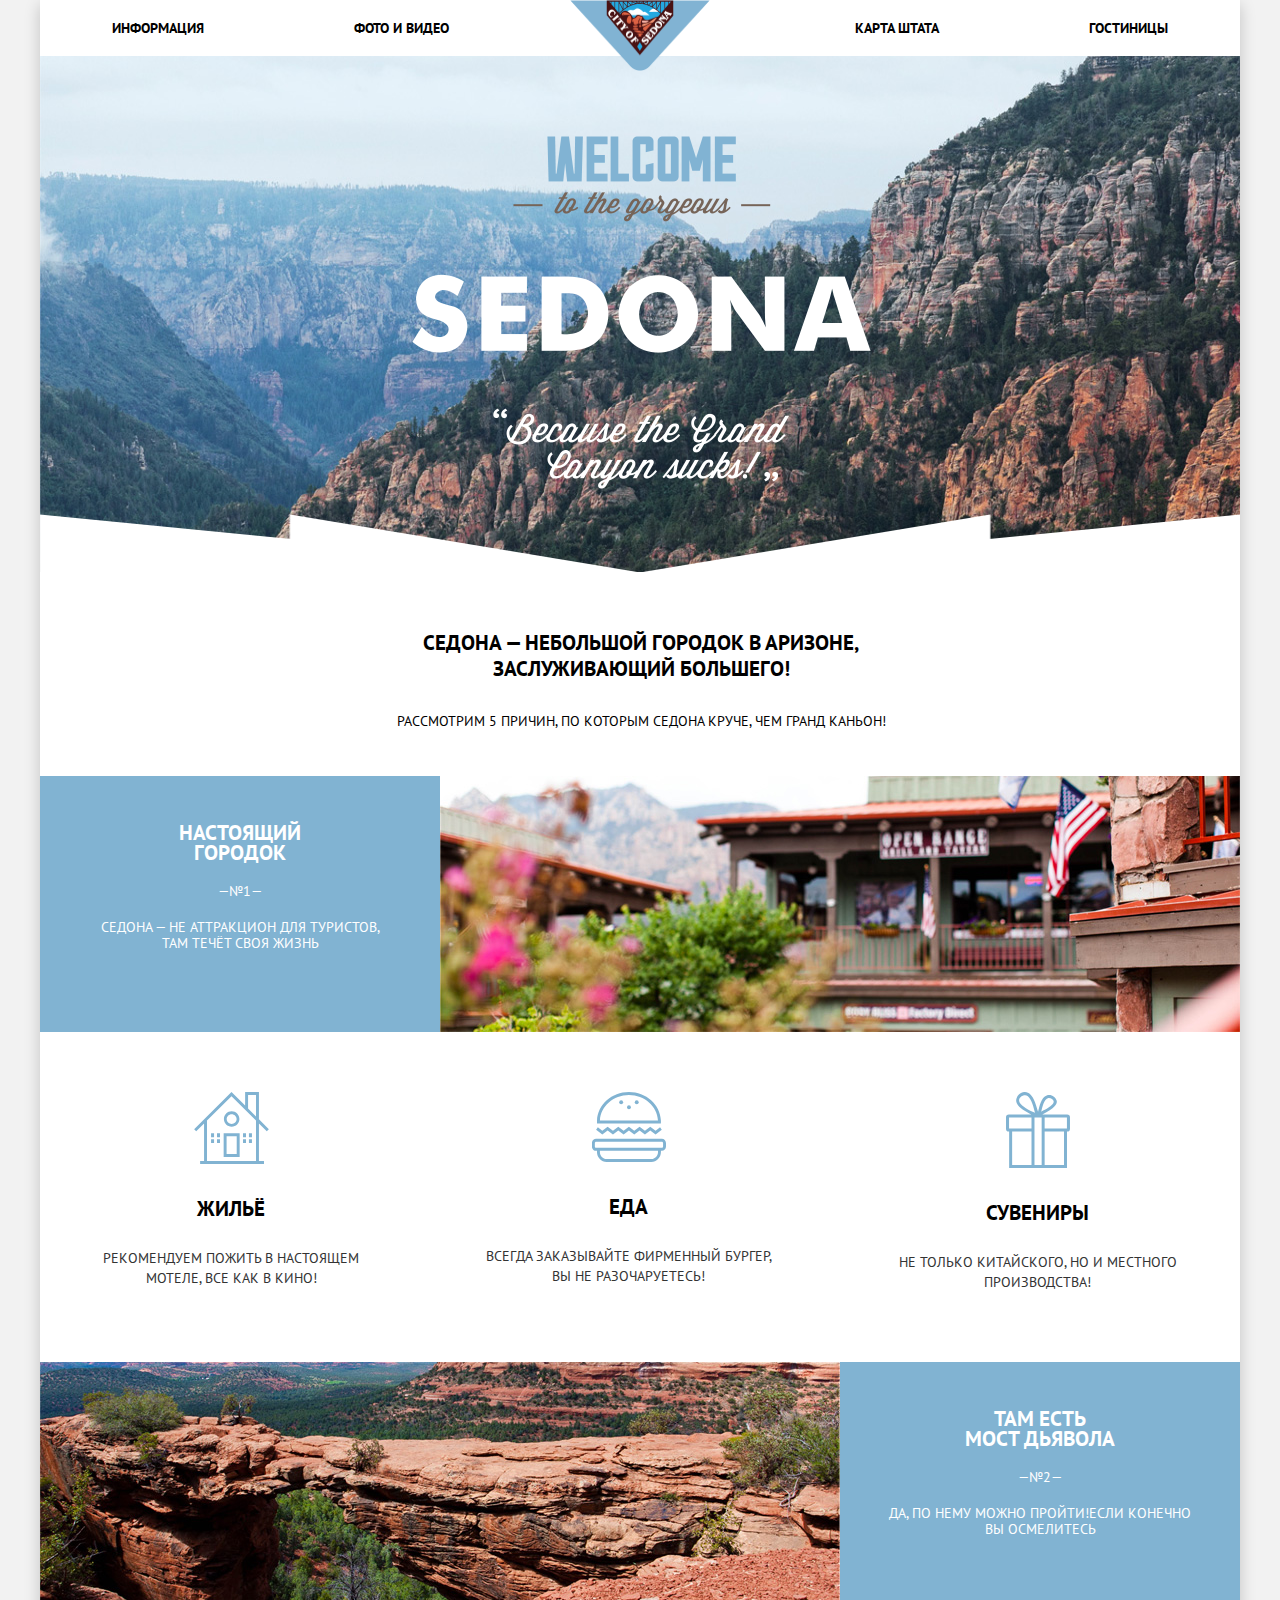
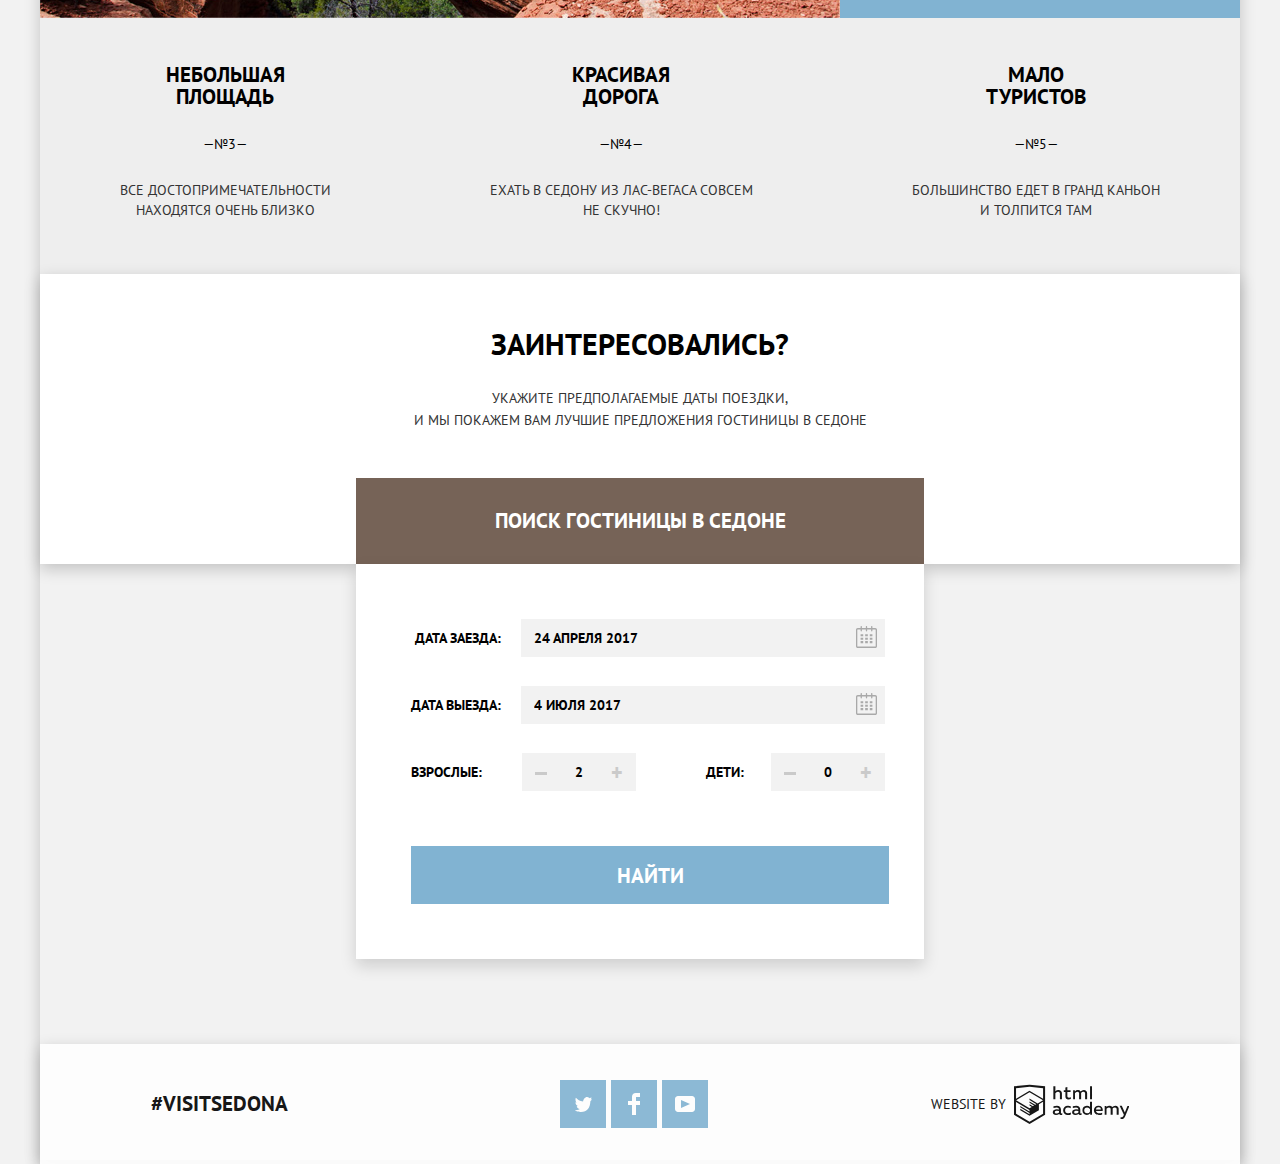
==== index.html @ 0fd7de7a "removing validator errors" ====
<!DOCTYPE html>
<html lang="ru">

  <head>
    <meta charset="utf-8">
    <title>Седона</title>
    <link href="https://fonts.googleapis.com/css?family=PT+Sans:400,700&display=swap&subset=cyrillic" rel="stylesheet">
    <link href="css/normalize.css" rel="stylesheet">
    <link href="css/style.css" rel="stylesheet">
  </head>

  <body>
    <div class="content-wrapper">
      <header class="header">
        <a class="header-logo" href="index.html">
          <img src="img/logo.png" width="140" height="71" alt="logo-link">
        </a>
        <nav class="main-menu">
          <ul class="site-navigation">
            <li class="navigation-element">
              <a href="">Информация</a>
            </li>
            <li class="navigation-element">
              <a href="">Фото и Видео</a>
            </li>
          </ul>
          <ul class="site-navigation">
            <li class="navigation-element">
              <a href="">Карта штата</a>
            </li>
            <li class="navigation-element">
              <a href="catalog.html">Гостиницы</a>
            </li>
          </ul>
        </nav>
      </header>
      <main>
        <div class="welcome-wrapper">
          <img class="main-backgorund-photo" src="img/background-photo.jpg" width="1200" height="773"
            alt="background-photo">
          <div class="welcome-photo"><img src="img/welcome.png" width="459" height="353" alt="welcome-text"></div>
          <section class="greetings"> 
            <img class="mask" src="img/mask.png" width="1202" height="59" alt="mask">
            <div class="greetings-text">
              <p class="main-greeting">Седона — небольшой городок в Аризоне,<br>
                заслуживающий большего!</p>
              <p class="second-greeting">Рассмотрим 5 причин, по которым Седона круче, чем Гранд каньон!</p>
            </div>
          </section>
        </div>
        <section class="features">
          <h1 class="visually-hidden">Информация о седоне</h1>
          <div class="feature">
            <div class="feature-text">
              <p>Настоящий<br>
                городок</p>
              <p>—№1—</p>
              <p>Седона — не аттракцион для туристов,<br> 
                там течёт своя жизнь</p>
            </div>
            <img class="feature-image" src="img/japanes-house.jpg" width="800" height="256" alt="house">
          </div>
          <ul class="advices">
            <li class="advice">
              <img src="img/house-icon.svg" width="75" height="72" alt="icon">
              <p class="advices-name">Жильё</P>
              <p>Рекомендуем пожить в настоящем<br>
                Мотеле, все как в кино!</p>
            </li>
            <li class="advice">
              <img src="img/burger-icon.svg" width="74" height="70" alt="icon">
              <p class="advices-name">Еда</p>
              <p>Всегда заказывайте фирменный бургер,<br>
                Вы не разочаруетесь!</p>
            </li>
            <li class="advice">
              <img src="img/present-icon.svg" width="64" height="76" alt="icon">
              <p class="advices-name">Сувениры</p>
              <p>Не только китайского, но и местного<br>
                производства!</p>
            </li>
          </ul>
          <div class="feature">
            <img src="img/canyon.jpg" width="800" height="256" alt="canyon">
            <div class="feature-text">
              <p>Там есть<br>
                мост дьявола</p>
              <p>—№2—</p>
              <p>Да, по нему можно пройти!Если конечно<br>
                вы осмелитесь</p>
            </div>
          </div>
          <ul class="feature-list">
            <li class="listed-feature">
              <p>Небольшая<br>
                площадь</p>
              <p>—№3—</p>
              <p>Все достопримечательности<br>
                находятся очень близко</p>
            </li>
            <li class="listed-feature">
              <p>Красивая<br>дорога</p>
              <p>—№4—</p>
              <p> Ехать в седону из Лас-Вегаса совсем<br>
                не скучно!</p>
            </li>
            <li class="listed-feature">
              <p>Мало<br>туристов</p>
              <p>—№5—</p>
              <p> Большинство едет в Гранд каньон<br>
                и толпится там</p>
            </li>
          </ul>
        </section>
        <section>
          <div class="hotel-search">
            <div class="container">
              <h2 class="search-head">Заинтересовались?</h2>
              <p>Укажите предполагаемые даты поездки,<br>
                и мы покажем вам лучшие предложения гостиницы в Седоне</p>
              <button class="button modal-button" type="button">Поиск гостиницы в Седоне</button>
            </div>
            <div class="modal-window">
              <form class="modal-form" action="https://echo.htmlacademy.ru" method="post">
                <div class="modal-container">
                  <div class="check-in-block">
                    <div class="check-container">
                      <label for="check-in"><span class="check-in-text">Дата заезда:</span></label> 
                      <div class="condition-form-container">
                        <input class="condition-form" type="text" name="check-in" id="check-in" value="24 апреля 2017">
                        <a>
                          <svg class="calendar-1" xmlns="http://www.w3.org/2000/svg" width="21" height="22"
                            viewBox="0 0 21 22">
                            <path
                              d="M19.251 2.025h-2.845V.648c0-.381-.294-.689-.656-.689-.363 0-.656.308-.656.689v1.377h-3.938V.648c0-.381-.294-.689-.655-.689-.363 0-.657.308-.657.689v1.377H5.906V.648c0-.381-.294-.689-.656-.689-.363 0-.657.308-.657.689v1.377H1.75C.784 2.025 0 2.847 0 3.862v16.302C0 21.179.784 22 1.75 22h17.501c.966 0 1.749-.821 1.749-1.836V3.862c0-1.015-.783-1.837-1.749-1.837zm.437 18.139a.448.448 0 0 1-.437.459H1.75a.45.45 0 0 1-.438-.459V3.862a.45.45 0 0 1 .438-.459h2.844v1.378c0 .381.294.689.657.689.362 0 .656-.308.656-.689V3.403h3.938v1.378c0 .381.294.689.657.689.361 0 .655-.308.655-.689V3.403h3.938v1.378c0 .381.293.689.656.689.362 0 .656-.308.656-.689V3.403h2.845c.241 0 .437.206.437.459v16.302z" />
                            <path
                              d="M4.594 8.225h2.625v2.066H4.594zM4.594 11.668h2.625v2.067H4.594zM4.594 15.112h2.625v2.066H4.594zM9.188 15.112h2.625v2.066H9.188zM9.188 11.668h2.625v2.067H9.188zM9.188 8.225h2.625v2.066H9.188zM13.781 15.112h2.625v2.066h-2.625zM13.781 11.668h2.625v2.067h-2.625zM13.781 8.225h2.625v2.066h-2.625z" />
                          </svg>
                        </a>
                      </div>
                    </div>
                  </div>
                  <div class="check-out-block">
                    <div class="check-container">
                        <label for="check-out"><span class="check-in-text">Дата выезда:</span></label>
                      <div class="condition-form-container">
                        <input class="condition-form" type="text" name="check-out" id="check-out" value="4 июля 2017">
                        <a>
                          <svg class="calendar-2" xmlns="http://www.w3.org/2000/svg" width="21" height="22"
                            viewBox="0 0 21 22">
                            <path
                              d="M19.251 2.025h-2.845V.648c0-.381-.294-.689-.656-.689-.363 0-.656.308-.656.689v1.377h-3.938V.648c0-.381-.294-.689-.655-.689-.363 0-.657.308-.657.689v1.377H5.906V.648c0-.381-.294-.689-.656-.689-.363 0-.657.308-.657.689v1.377H1.75C.784 2.025 0 2.847 0 3.862v16.302C0 21.179.784 22 1.75 22h17.501c.966 0 1.749-.821 1.749-1.836V3.862c0-1.015-.783-1.837-1.749-1.837zm.437 18.139a.448.448 0 0 1-.437.459H1.75a.45.45 0 0 1-.438-.459V3.862a.45.45 0 0 1 .438-.459h2.844v1.378c0 .381.294.689.657.689.362 0 .656-.308.656-.689V3.403h3.938v1.378c0 .381.294.689.657.689.361 0 .655-.308.655-.689V3.403h3.938v1.378c0 .381.293.689.656.689.362 0 .656-.308.656-.689V3.403h2.845c.241 0 .437.206.437.459v16.302z" />
                            <path
                              d="M4.594 8.225h2.625v2.066H4.594zM4.594 11.668h2.625v2.067H4.594zM4.594 15.112h2.625v2.066H4.594zM9.188 15.112h2.625v2.066H9.188zM9.188 11.668h2.625v2.067H9.188zM9.188 8.225h2.625v2.066H9.188zM13.781 15.112h2.625v2.066h-2.625zM13.781 11.668h2.625v2.067h-2.625zM13.781 8.225h2.625v2.066h-2.625z" />
                          </svg>
                        </a>
                      </div>
                    </div>
                  </div>
                  <div class="amount-of-block">
                    <div class="adult-form">
                      <span class="adult-form-text">Взрослые:</span>
                      <div class="amount-of-container">
                        <button class="condition-button amount-change-1" type="button"><span
                            class="minus"></span></button>
                        <input class="condition-button people-number" type="text" id="adults" name="amount_of_adults"
                          value="2">
                        <button class="condition-button amount-change-2" type="button"><span
                            class="plus">+</span></button>
                      </div>
                    </div>
                    <div class="kids-form">
                      <span class="kids-form-text">Дети:</span>
                      <div class="amount-of-container">
                        <button class="condition-button amount-change-1" type="button"><span
                            class="minus"></span></button>
                        <input class="condition-button people-number" type="text" name="amount_of_kids"
                          value="0">
                        <button class="condition-button amount-change-2" type="button"><span
                            class="plus">+</span></button>
                      </div>
                    </div>
                  </div>
                </div>
                <button class="button search-button" type="submit">Найти</button>
              </form>
            </div>
          </div>
        </section>
        <div class="map">
            <iframe class="iframe-map" src="https://www.google.com/maps/embed?pb=!1m18!1m12!1m3!1d52385.1356577629!2d-111.83015784377956!3d34.854443815250974!2m3!1f0!2f0!3f0!3m2!1i1024!2i768!4f13.1!3m3!1m2!1s0x872da132f942b00d%3A0x5548c523fa6c8efd!2z0KHQtdC00L7QvdCwLCDQkNGA0LjQt9C-0L3QsCA4NjMzNiwg0KHQqNCQ!5e0!3m2!1sru!2sru!4v1570290980566!5m2!1sru!2sru" width="1200" height="593" style="border:0;" allowfullscreen=""></iframe>
        </div>
      </main>
      <footer class="footer footer-index">
        <div class="footer-container">
          <div class="footer-tag">
            <p>#Visitsedona</p>
          </div>
          <ul class="footer-social">
            <li class="social-button">
              <a class="social-link" href="https://twitter.com">
                <img src="img/twitter.svg" width="17" height="15" alt="эмблема">
              </a>
            </li>
            <li class="social-button">
              <a class="social-link" href="https://facebook.com">
                <img src="img/facebook.svg" width="12" height="22" alt="эмблема">
              </a>
            </li>
            <li class="social-button">
              <a class="social-link" href="https://youtube.com">
                <img src="img/youtube.svg" width="20" height="16" alt="эмблема">
              </a>
            </li>
          </ul>
          <div class="footer-copyrights">
            <p>Website By</p>
            <a class="copyrights-link" href="https://htmlacademy.ru/intensive/htmlcss">
              <svg class="html-logo" xmlns="http://www.w3.org/2000/svg" data-name="Layer 1" viewBox="0 0 113 39" width="115" height="41">
                <path d="M46.84 28.22a2.07 2.07 0 0 0 .58-.11v1.4a3.41 3.41 0 0 1-1.24.22 1.75 1.75 0 0 1-1.75-1 5.08 5.08 0 0 1-3.3 1.13c-1.59 0-3.06-.87-3.06-2.68 0-2.24 2.08-2.93 3.9-2.93a11.63 11.63 0 0 1 2.28.26v-.31c0-1.09-.8-1.86-2.3-1.86a7.79 7.79 0 0 0-3.15.67v-1.79a10.72 10.72 0 0 1 3.35-.58c2.48 0 4 1.18 4 3.83v3.14a.57.57 0 0 0 .69.61zm-6.76-1.19a1.42 1.42 0 0 0 1.64 1.29 3.56 3.56 0 0 0 2.53-1v-1.51a10.21 10.21 0 0 0-1.9-.22c-1.1.01-2.27.35-2.27 1.45zM53.06 20.62a5.29 5.29 0 0 1 2.7.67v1.79a4.28 4.28 0 0 0-2.42-.73 2.89 2.89 0 1 0 0 5.76 5.26 5.26 0 0 0 2.55-.67v1.8a6.58 6.58 0 0 1-2.9.6 4.42 4.42 0 0 1-4.72-4.54 4.54 4.54 0 0 1 4.79-4.68zM65.84 28.22a2.07 2.07 0 0 0 .58-.11v1.4a3.41 3.41 0 0 1-1.24.22 1.75 1.75 0 0 1-1.75-1 5.08 5.08 0 0 1-3.3 1.13c-1.59 0-3.06-.87-3.06-2.68 0-2.24 2.08-2.93 3.9-2.93a11.63 11.63 0 0 1 2.28.26v-.31c0-1.09-.8-1.86-2.3-1.86a7.79 7.79 0 0 0-3.15.67v-1.79a10.72 10.72 0 0 1 3.35-.58c2.48 0 4 1.18 4 3.83v3.14a.57.57 0 0 0 .69.61zm-6.76-1.19a1.42 1.42 0 0 0 1.64 1.29 3.56 3.56 0 0 0 2.53-1v-1.51a10.21 10.21 0 0 0-1.9-.22c-1.11.01-2.27.35-2.27 1.45zM76.67 16.85v12.76h-1.76v-1.39a4.07 4.07 0 0 1-3.35 1.62 4.62 4.62 0 0 1 0-9.22 4 4 0 0 1 3.15 1.37v-5.14h2zm-4.76 5.48a2.9 2.9 0 0 0 0 5.8 3 3 0 0 0 2.79-1.84v-2.13a3.06 3.06 0 0 0-2.79-1.83zM82.99 20.62c3.48 0 4.68 2.81 4.12 5.34h-6.58c.22 1.57 1.75 2.22 3.35 2.22a6.41 6.41 0 0 0 2.77-.62v1.68a7.5 7.5 0 0 1-3.14.6c-2.68 0-5-1.53-5-4.61a4.39 4.39 0 0 1 4.48-4.61zm.09 1.62a2.39 2.39 0 0 0-2.57 2.26h4.85a2.06 2.06 0 0 0-2.28-2.26zM89.1 29.61v-8.75h1.73v1.09a4 4 0 0 1 2.92-1.33 3 3 0 0 1 2.73 1.4 4.33 4.33 0 0 1 3.06-1.4 3.21 3.21 0 0 1 3.32 3.52v5.47h-2V24.2a1.67 1.67 0 0 0-1.73-1.84 2.94 2.94 0 0 0-2.17 1.18V29.61h-2V24.2a1.67 1.67 0 0 0-1.73-1.84 3.11 3.11 0 0 0-2.32 1.35v5.91h-2zM111.47 20.86h2l-4.1 9.93c-.95 2.28-2.19 3-3.52 3a5 5 0 0 1-1.15-.15v-1.66a3 3 0 0 0 .89.13c.95 0 1.66-.67 2.17-2l.18-.44-4.16-8.82h2.13l3 6.6zM40.66 1.53v5a4 4 0 0 1 2.83-1.2A3.41 3.41 0 0 1 47.1 8.9v5.41h-2V9.15a1.9 1.9 0 0 0-2-2.1 3.08 3.08 0 0 0-2.44 1.46v5.8h-2V1.53h2zM52.43 2.42v3.12h3.17v1.71h-3.17v4c0 1.15.53 1.53 1.66 1.53a4.71 4.71 0 0 0 1.77-.35v1.68a7.14 7.14 0 0 1-2.35.38 2.68 2.68 0 0 1-3-2.88V7.23h-1.6V5.52h1.57V2.88zM58.1 14.29V5.54h1.73v1.09a4 4 0 0 1 2.92-1.33 3 3 0 0 1 2.73 1.4 4.33 4.33 0 0 1 3.06-1.4 3.21 3.21 0 0 1 3.32 3.52v5.47h-2V8.88a1.67 1.67 0 0 0-1.73-1.84 2.94 2.94 0 0 0-2.17 1.18V14.29h-2V8.88a1.67 1.67 0 0 0-1.73-1.84 3.11 3.11 0 0 0-2.32 1.35v5.91h-2zM74.72 1.52h1.95v12.76h-1.95zM15.44.02h-.16L0 1.62v28l15.28 9.09 15.28-9.09v-28zm13.12 28.45l-13.28 7.9L2 28.47V16.99l13.22 7.87v1.43l-9.07-5.4v1.38l9.11 5.47v1.46l-9.1-5.42v1.38l9.11 5.47 9.19-5.5V19.22l4.1-2.45v11.67zm0-13.16l-3.65 2.14-1.68 1-8-4.76v1.38l6.84 4.07h-.06l-.15.09-1 .57-5.64-3.36v1.38l4.45 2.65-1.05.7-3.36-2v1.38l2.21 1.3-2.25 1.35-13.16-7.82 13.17-7.92zm0-1.39L15.21 6.05l-13.2 7.86V3.41l13.28-1.39 13.28 1.39v10.51z"/>
            </svg>
            </a>
          </div>
        </div>
      </footer>
      </div>
      <script>

       document.querySelector('.modal-button').onclick = function () {
          document.querySelector('.modal-window').classList.toggle('closed');
        };
      </script>
  </body>

  </html>
---- css/style.css ----
* {
  font-family: "PT Sans", sans-serif;
  font-size: 14px;
  text-transform: uppercase;
}

body {
  background-color: #f2f2f2;
  margin: 0px;
}

.content-wrapper {
  max-width: 1200px;
  margin: auto;
  box-shadow: 0px 5px 15px 0 rgba(0, 1, 1, 0.2);
}

.visually-hidden {
  position: absolute;
  clip: rect(0 0 0 0);
  width: 1px;
  height: 1px;
  margin: -1px;
}

.main-menu {
  font-size: 14px;
  line-height: 26px;
  color: #ffffff;
  font-weight: bold;
  background-color: #ffffff;
  position: relative;
  display: flex;
  flex-wrap: wrap;
  justify-content: space-between;
  padding: 15px 72px;
}

.main-backgorund-photo {
  position: absolute;
  top: -80px;
}

.site-navigation {
  padding: 0;
  margin: 0;
  display: flex;
  flex-wrap: wrap;
}

.site-navigation .navigation-element:first-child {
  margin-right: 150px;
}

.site-navigation a {
  color: #000000;
  text-decoration: none;
}

.site-navigation a:hover,
.site-navigation a:focus {
  color: #81b3d2;
}

.site-navigation a:active {
  color: rgba(0, 0, 0, 0.3);
}

.header-logo {
  position: absolute;
  top: 0;
  left: 0;
  right: 0;
  margin: auto;
  width: 140px;
  z-index: 1;
}

.welcome-photo {
  position: relative;
  margin-left: 372px;
  margin-right: 373px;
  margin-bottom: 22px;
}

.mask {
  margin-bottom: -1px;
  position: relative;
  left: -1px;
}

.greetings {
  display: flex;
  flex-wrap: wrap;
  position: relative;
  flex-direction: column;
  justify-content: space-between;
}

.greetings-text {
  background-color: #ffffff;
  text-align: center;
}

.greetings-text p {
  margin-top: 0px;
  margin-bottom: 0px;

}

.main-greeting {
  font-weight: bold;
  line-height: 26px;
  font-size: 21px;
  padding-top: 58px;
}

.second-greeting {
  padding-top: 29px;
  padding-bottom: 45px;
  line-height: 20px;
}

.feature {
  display: flex;
  flex-wrap: wrap;
  justify-content: stretch;
  align-items: stretch;
  width: 100%;
}

.feature-text {
  background-color: #81b3d2;
  text-align: center;
  color: #ffffff;
  width: 400px;
}

.feature-text p:first-child {
  font-weight: bold;
  font-size: 21px;
  color: #ffffff;
  padding-top: 47px;
  line-height: 20px;
}

.feature-text p:last-child {
  padding-bottom: 64px;
}

.feature-text p:nth-child(2) {
  padding-top: 20px;
  padding-bottom: 20px;
}

.feature-text p {
  margin: 0px;
}


.advices {
  list-style: none;
  background-color: #ffffff;
  display: flex;
  flex-wrap: wrap;
  width: 100%;
  justify-content: space-around;
  margin-top: 0px;
  margin-bottom: 0px;
  padding-left: 0px;
  padding-top: 60px;
  padding-bottom: 70px;
  box-sizing: border-box;
}

.advices-name {
  padding-top: 32px;
  padding-bottom: 29px;
}

.advice {
  text-align: center;
  box-sizing: border-box;
}

.advice p:first-of-type {
  font-size: 21px;
  line-height: 20px;
  color: #000000;
  font-weight: bold;
}

.advice p:last-of-type {
  color: #333333;
  line-height: 20px;
}

.advice p {
  margin: 0px;
}

.feature-image {
  box-sizing: border-box;
}

.feature-list {
  list-style: none;
  background-color: #eeeeee;
  display: flex;
  flex-wrap: wrap;
  justify-content: space-around;
  margin-top: 0px;
  margin-bottom: 0px;
  padding-left: 0px;
}

.listed-feature {
  text-align: center;
  line-height: 22px;
}

.listed-feature p:first-child {
  font-size: 21px;
  color: #000000;
  font-weight: bold;
  padding-top: 46px;
  padding-bottom: 25px;
}

.listed-feature p:last-of-type {
  color: #333333;
  line-height: 20px;
  padding-top: 25px;
  padding-bottom: 54px;
}

.listed-feature p {
  margin: 0px;
}

.hotel-search {
  box-shadow: 0px 5px 15px 0 rgba(0, 1, 1, 0.2);
  text-align: center;
  margin-left: auto;
  margin-right: auto;
  position: relative;
}

.modal-window {
  text-align: center;
  margin-left: auto;
  margin-right: auto;
  background-color: #ffffff;
  box-shadow: 0px 7px 15px 0 rgba(0, 1, 1, 0.15);
  width: 568px;
  position: absolute;
  left: 0;
  right: 0;
  top: 100%;
}

.container {
  display: flex;
  flex-wrap: wrap;
  width: 100%;
  flex-direction: column;
  justify-content: space-between;
  background-color: #ffffff;
}

.container p {
  margin: 0px;
  line-height: 22px;
}

.search-head {
  font-size: 30px;
  font-weight: bold;
  line-height: 36px;
  color: #000000;
  margin-top: 0px;
  margin-bottom: 0px;
  padding-top: 52px;
  padding-bottom: 25px;
}

.hotel-search p {
  color: #333333;
}

.modal-button {
  font-size: 21px;
  font-weight: bold;
  line-height: 26px;
  color: #ffffff;
  width: 568px;
  height: 86px;
  margin-left: auto;
  margin-right: auto;
  margin-top: 47px;
  background-color: #766357;
  text-transform: uppercase;
  cursor: pointer;
  border: none;
}

.modal-button:hover {
  background-color: #604e43;
}

.modal-button:active {
  color: rgba(255, 255, 255, 0.3);
  background-color: #503e33;
}

.condition-block label:first-of-type {
  font-weight: bold;
  line-height: 1.86;
  text-align: left;
  color: #000000;
}

.map {
  z-index: -1;
  width: 100%;
}

.iframe-map {
  border: 0;
  width: 100%;
}

.modal-window {
  box-sizing: border-box;
  display: flex;
  flex-wrap: wrap;
  width: 568px;
  -webkit-transition: max-height 0.5s;
  -moz-transition: max-height 0.5s;
  -ms-transition: height 0.5s;
  transition: max-height 0.5s;
  max-height: 1000px;
  overflow: hidden;
}

.modal-window.closed {
  max-height: 0;
}

.modal-form {
  padding: 55px;
}

.modal-button:active .modal-window {
  animation-name: slide;
  animation-duration: 5s;
}

.modal-container {
  display: flex;
  width: 100%;
  flex-direction: column;
  flex-wrap: wrap;
}

.check-in-block {
  display: flex;
  width: 100%;
  flex-wrap: wrap;
  justify-content: space-around;
  margin-bottom: 29px;
}

.check-out-block {
  display: flex;
  width: 100%;
  flex-wrap: wrap;
  margin-bottom: 29px;
}

.amount-of-block {
  display: flex;
  width: 100%;
  flex-wrap: wrap;
}

.check-in-text {
  font-size: 14px;
  font-weight: bold;
  line-height: 26px;
  text-align: left;
  color: #000000;
  margin-right: 20px;
}

.condition-form-container {
  position: relative;
}

.check-container {
  display: flex;
  align-items: center;
  flex-wrap: wrap;
}

.condition-form {
  width: 364px;
  font-size: 14px;
  font-weight: bold;
  line-height: 26px;
  text-align: left;
  padding-left: 13px;
  padding-top: 6px;
  padding-bottom: 6px;
  color: #000000;
  box-sizing: border-box;
  background-color: #f2f2f2;
  border: none;
}

.condition-form:hover {
  background-color: #ebebeb;
}

.condition-form:focus {
  border: solid 2px #e5e5e5;
  background-color: #ffffff;
}

.calendar-1,
.calendar-2 {
  fill: #a9a9a9;
  position: absolute;
  top: 7px;
  right: 8px;
}

.calendar-1:hover,
.calendar-2:hover {
  fill: black;
}

.calendar-1:active,
.calendar-2:active {
  fill: #81b3d2;
}

.amount-of-block {
  display: flex;
  align-items: center;
  flex-wrap: wrap;
}

.adult-form {
  display: flex;
  justify-content: space-around;
  align-items: center;
  flex-wrap: wrap;
}

.kids-form {
  display: flex;
  justify-content: space-around;
  align-items: center;
  flex-wrap: wrap;
}

.adult-form-text,
.kids-form-text {
  font-size: 14px;
  font-weight: bold;
  line-height: 26px;
  text-align: left;
  color: #000000;
}

.adult-form-text {
  margin-right: 40px;
}

.kids-form-text {
  margin-right: 27px;
}

.amount-of-container {
  display: flex;
  flex-wrap: wrap;
}


.amount-change-1,
.amount-change-2 {
  border: none;
  position: relative;
}

.minus {
  content: "";
  display: inline-block;
  width: 12px;
  height: 3px;
  background-color: #cacaca;
  vertical-align: middle;
}

.plus {
  font-weight: 600;
  font-size: 22px;
  color: #cacaca;
}

.amount-change-1:hover span {
  background-color: #000000;
}

.amount-change-1:active span {
  background-color: #81b3d2;
}

.amount-change-2:hover span {
  color: #000000;
}

.amount-change-2:active span {
  color: #81b3d2;
}

.condition-button {
  width: 38px;
  height: 38px;
  background-color: #f2f2f2;
}

.adult-form .condition-button:nth-child(3) {
  margin-right: 70px;
}

.people-number {
  font-size: 14px;
  font-weight: bold;
  text-align: center;
  color: #000000;
  border: none;
  padding: 0px;
}

.search-button {
  width: 478px;
  height: 58px;
  background-color: #81b3d2;
  font-size: 21px;
  font-weight: bold;
  text-transform: uppercase;
  line-height: 25px;
  text-align: center;
  color: #ffffff;
  margin-top: 55px;
  padding: 0px;
  outline: 0px;
  border: 0px;
  cursor: pointer;
  border: none;
}

.search-button:hover {
  background-color: #669ec0;
}

.search-button:active {
  background-color: #5496bd;
  color: rgba(255, 255, 255, 0.3);
}

.search-form {
  color: #ffffff;
  width: 1200px;
}

.index-background {
  position: absolute;
  z-index: -1000;
  top: -160px;
}

.checkbox-containter {
  display: flex;
}

.search-checkbox {
   display: flex;
  flex-direction: column;
  justify-content: center;
  border: none;
  margin: 0px;
  margin-top: 31px;
  flex-wrap: wrap;
}

.search-checkbox:first-child {
  padding-left: 72px;
  padding-right: 105px;
}

.checkbox-filter {
  display: flex;
  padding-bottom: 25px;
  cursor: pointer;
  flex-wrap: wrap;
}

.cost-block {
  display: flex;
  width: 100%;
  flex-direction: column;
  align-items: flex-end;
  margin-right: 0px;
  flex-wrap: wrap;
}

.checkbox-head {
  font-size: 16px;
  font-weight: bold;
  line-height: 16px;
  margin-bottom: 28px;
}

.cost-head {
  margin-bottom: 13px;
}

.cost-container {
  margin-right: 74px;
  margin-top: 31px;
}

input[type="checkbox"] {
  width: 23px;
  height: 23px;
  border: 2px solid #ffffff;
}

.checkbox-condition {
  line-height: 18px;
  padding-left: 42px;
  cursor: pointer;
}

.checkbox-filter span {
  position: relative;
}

.checkbox-field + span:before {
  content:"";
  position: absolute;
  width: 27px;
  height: 27px;
  background-image: url("img/checkbox-off.svg");
  background-repeat: no-repeat;
  z-index: 1;
  left: -2px;
  top: -3px;
}

.checkbox-field:checked + span:after {
  content:"";
  position: absolute;
  width: 27px;
  height: 27px;
  background-image: url("img/checkbox-on.svg");
  background-repeat: no-repeat;
  z-index: 2;
  left: -2px;
  top: -3px;
}

.checkbox-field:checked + span:before {
 display: none;
} 

.checkbox-field:disabled + span:before {
  content:"";
  position: absolute;
  width: 27px;
  height: 27px;
  background-image: url("img/checkbox-off-dis.svg");
  background-repeat: no-repeat;
  z-index: 1;
  left: -2px;
  top: -3px;
}

.checkbox-field:checked:disabled + span:after {
  content:"";
  position: absolute;
  width: 27px;
  height: 27px;
  background-image: url("img/checkbox-on-dis.svg");
  background-repeat: no-repeat;
  z-index: 2;
  left: -2px;
  top: -3px;
}

.checkbox-field:focus + span {
  opacity: 1;
  text-decoration: underline;
}

.cost {
  border: solid 2px #ffffff;
  border-radius: 2px;
  width: 314px;
  text-align: center;
  color: #ffffff;
  margin-top: 13px;
  padding-top: 6px;
  padding-bottom: 6px;
  position: relative;
  display: flex;
  justify-content: space-around;
  flex-wrap: wrap;
}

.starting-cost:after {
  content: "";
  width: 2px;
  height: 20px;
  background-color: #ffffff;
  display: block;
  position: absolute;
  top: 0px;
  bottom: 0px;
  right: 0px;
  left: 0px;
  margin: auto;

}


.show-button {
  text-transform: uppercase;
  width: 133px;
  margin-top: 20px;
  line-height: 18px;
  border: solid 2px #ffffff;
  border-radius: 2px;
  color: #ffffff;
  background-color: #333333;
  margin-right: 170px;
  padding-top: 5px;
  padding-bottom: 5px;
  cursor: pointer;
}

.show-button:hover {
  border: solid 2px #ffffff;
  background-color: #ffffff;
  color: #000000;
}

.sorting-container {
  background-color: #ffffff;
  display: flex;
  width: 100%;
  align-items: center;
  padding-left: 72px;
  padding-right: 72px;
  padding-top: 32px;
  padding-bottom: 32px;
  box-sizing: border-box;
  border-bottom: 1px solid rgba(0, 0, 0, 0.1);
  flex-wrap: wrap;
}

.search-result {
  font-size: 21px;
  font-weight: bold;
  line-height: 24px;
  color: #000000;
}

.sorting {
  font-size: 12px;
  line-height: 18px;
  color: #000000;
  margin-left: 49px;
  margin-right: 40px;
}

.sorting-type {
  list-style: none;
  padding: 0px;
  margin: 0px;
  display: flex;
  flex-wrap: wrap;

}

.sorting-link {
  opacity: 0.3;
  font-size: 12px;
  line-height: 18px;
  color: rgba(0, 0, 0, 0.3);
  text-decoration: underline;
  margin-right: 33px;
}

.sorting-link:hover {
  color: #81b3d2;
  opacity: 1;
  text-decoration: underline;
}

.sorting-link:active {
  color: black;
  text-decoration: none;
  opacity: 1;
}

.price-sorting {
  opacity: 1;
  color: #81b3d2;
  text-decoration: none;
}

.arrow-container {
  margin-left: auto;
}

.arrow-button {
  background-color: #ffffff;
  outline: 0;
  border: 0;
  cursor: pointer;
}

.arrow-down {
  fill: #81b3d2;
}

.arrow-up {
  fill: #cacaca;
}

.arrow-down:hover,
.arrow-up:hover {
  fill: black;
}

.arrow-down:active,
.arrow-up:active {
  fill: #81b3d2;
}

.arrow-down:focus,
.arrow-up:focus {
  fill: black;
}

.hotel-section {
  background-color: #ffffff;
}

.hotel-list {
  list-style: none;
  margin: 0px;
  padding: 0px;
}

.hotel-container {
  display: flex;
  padding: 30px 72px;
  border-bottom: 1px solid rgba(0, 0, 0, 0.1);
  flex-wrap: wrap;
}

.hotel-image {
  padding-right: 30px;
}

.hotel-information {
  font-size: 14px;
  line-height: 18px;
  color: #333333;
  display: inline-block;
  margin-bottom: 15px;
}

.hotel-name {
  font-size: 21px;
  font-weight: bold;
  line-height: 18px;
  color: #000000;
  margin-bottom: 17px;
  text-decoration: none;
}

.hotel-name:hover {
  color: #81b3d2;
}

.hotel-name:active {
  color: rgba(0, 0, 0, 0.3);
}

.detail-button {
  width: 110px;
  font-size: 14px;
  line-height: 16px;
  font-weight: bold;
  color: #ffffff;
  text-transform: uppercase;
  background-color: #81b3d2;
  padding: 0px;
  outline: 0px;
  border: 0px;
  margin-right: 3px;
  padding-top: 5px;
  padding-bottom: 5px;
  cursor: pointer;
}

.hotel-wrapper {
  flex-grow: 1;
}

.detail-button:hover {
  background-color: #669ec0;
}

.detail-button:active {
  background-color: #5496bd;
  opacity: 0.3;
  color: rgba(255, 255, 255, 0.3);
}

.detail-button:focus {
  background-color: #669ec0;
}

.reservation-button {
  width: 142px;
  line-height: 16px;
  background-color: #766357;
  font-weight: bold;
  color: #ffffff;
  text-transform: uppercase;
  padding: 0px;
  outline: 0px;
  border: 0px;
  padding-top: 5px;
  padding-bottom: 5px;
  cursor: pointer;
}

.reservation-button:hover {
  background-color: #604e43;
}

.reservation-button:active {
  background-color: #503e33;
  opacity: 0.3;
  color: rgba(255, 255, 255, 0.3);
}

.reservation-button:focus {
  background-color: #604e43;
}

.hotel-raiting {
  display: flex;
  flex-direction: column;
  justify-content: space-between;
  align-items: flex-end;
  flex-wrap: wrap;
}

.rating {
  width: 110px;
  background-color: #f2f2f2;
  font-size: 14px;
  line-height: 18px;
  text-align: center;
  color: #666666;
}

.footer {
  position: relative;
  z-index: 1;
  width: 100%;
  }

  .footer-index {
    position: absolute;
    top: 2644px;
    width: 1200px;
    box-shadow: 0px 5px 15px 0 rgba(0, 1, 1, 0.2);
  }

.footer-container {
  opacity: 0.9;
  background-color: #ffffff;
  display: flex;
  justify-content: space-around;
  align-items: center;
  flex-wrap: wrap;
}


.footer-social {
  display: flex;
  flex-wrap: wrap;
  justify-content: center;
  text-align: center;
  list-style: none;
  margin: 0px;
  margin-left: 50px;
  padding-left: 0px;
  padding-top: 36px;
  padding-bottom: 36px;
}

.social-button {
  width: 46px;
  height: 48px;
  background-color: #81b3d2;
  vertical-align: middle;
  margin-right: 5px;
  cursor: pointer;
}

.social-button:last-child {
  margin-right: 0px;
}

.social-link {
  display: flex;
  flex-wrap: wrap;
  height: 100%;
  align-items: center;
  justify-content: center;
}

.social-button:hover,
.social-button:focus {
  background-color: #669ec0;
}

.social-button:active {
  background-color: #5496bd;
}

.social-link:active {
  opacity: 0.3;
}

.footer-tag p {
  font-size: 21px;
  font-weight: bold;
  line-height: 1.24;
  text-align: center;
  color: #000000;
  margin: 0px;
}

.footer-copyrights {
  display: flex;
  flex-wrap: wrap;
  align-items: center;
}

.copyrights-link {
  margin-top: 5px;
  text-decoration: none;
}

.html-logo {
  fill: #000000;
}

.html-logo:hover {
  fill: #81b3d2;
}

.html-logo:active {
  fill: #bdbbbc;
}

.footer-copyrights p {
  line-height: 1.86;
  color: #000000;
  padding-right: 8px;
  margin: 0px;
}

.welcome-wrapper {
  position: relative;
  padding-top: 80px;
  overflow: hidden;
}

.head-name {
  margin: 0px 0px 8px 0px;
}

.hotel-cost {
  margin-left: 35px;
  color: #333333;
}
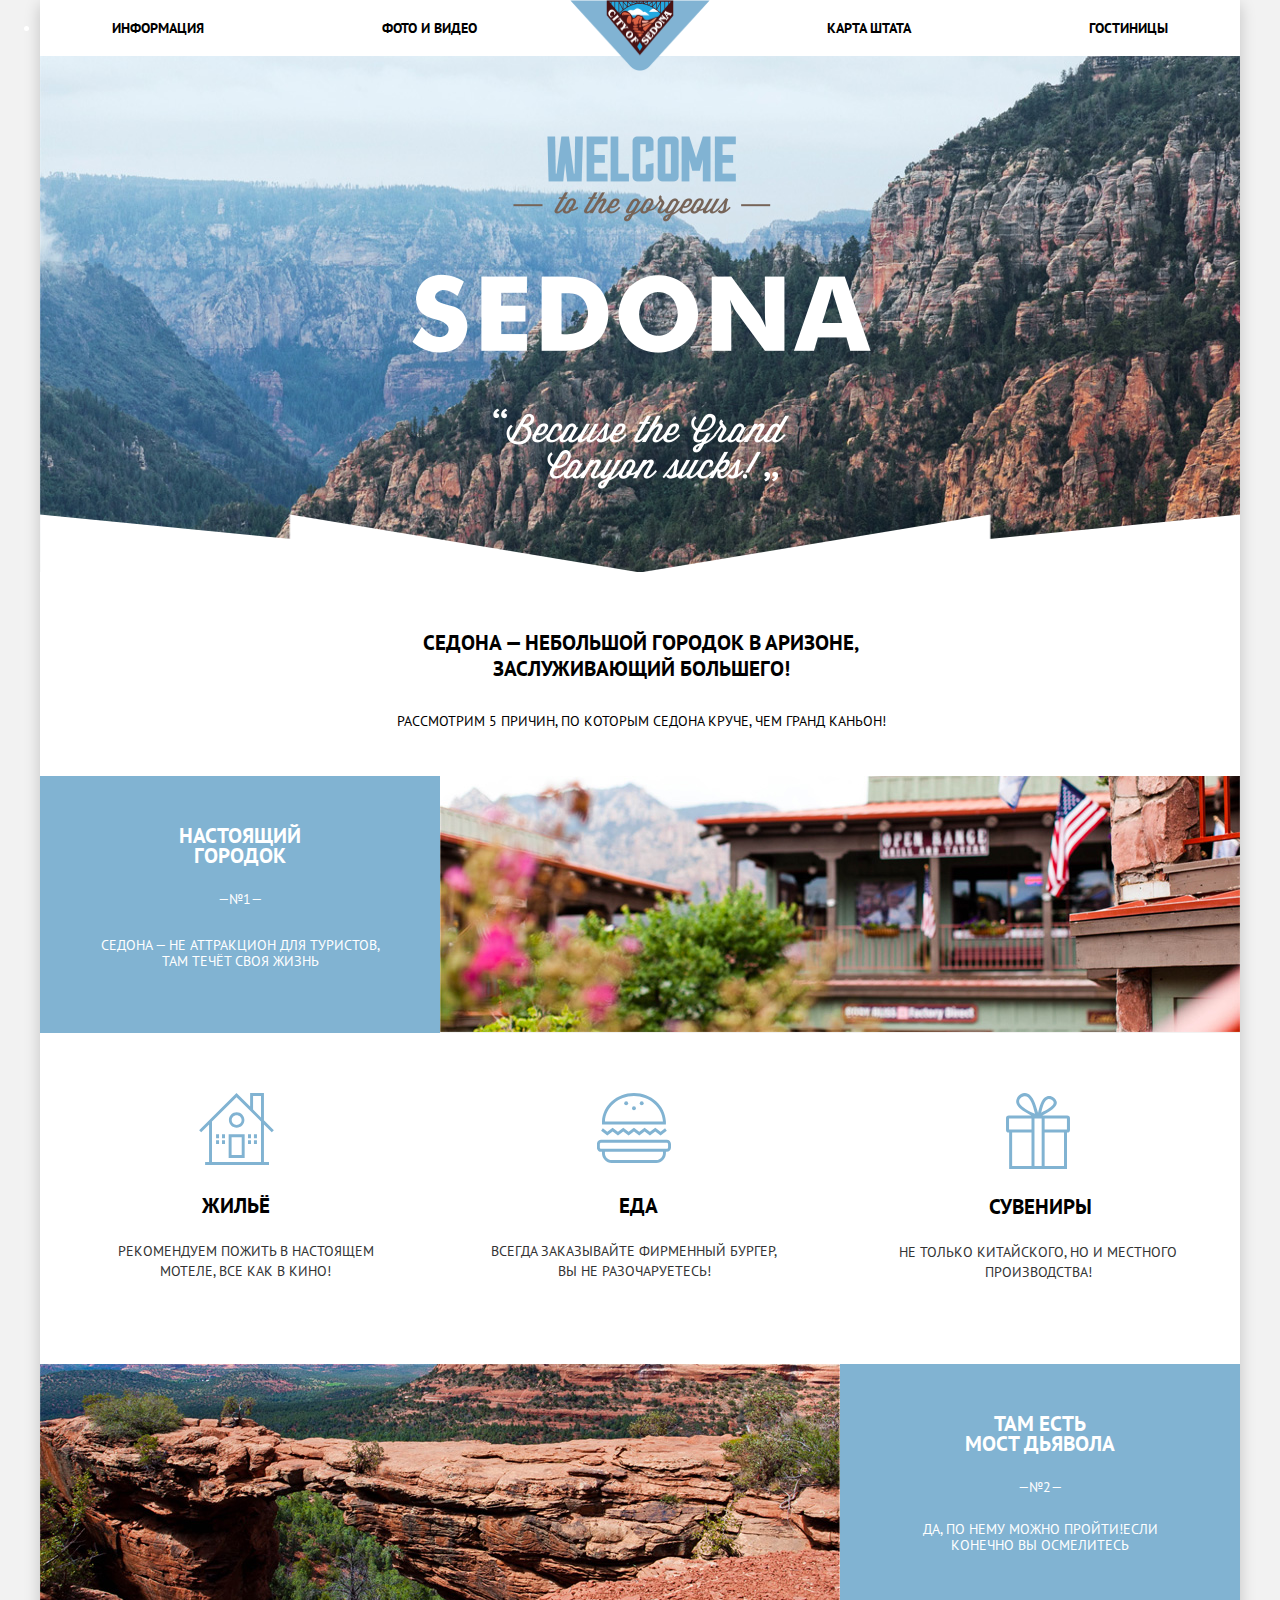
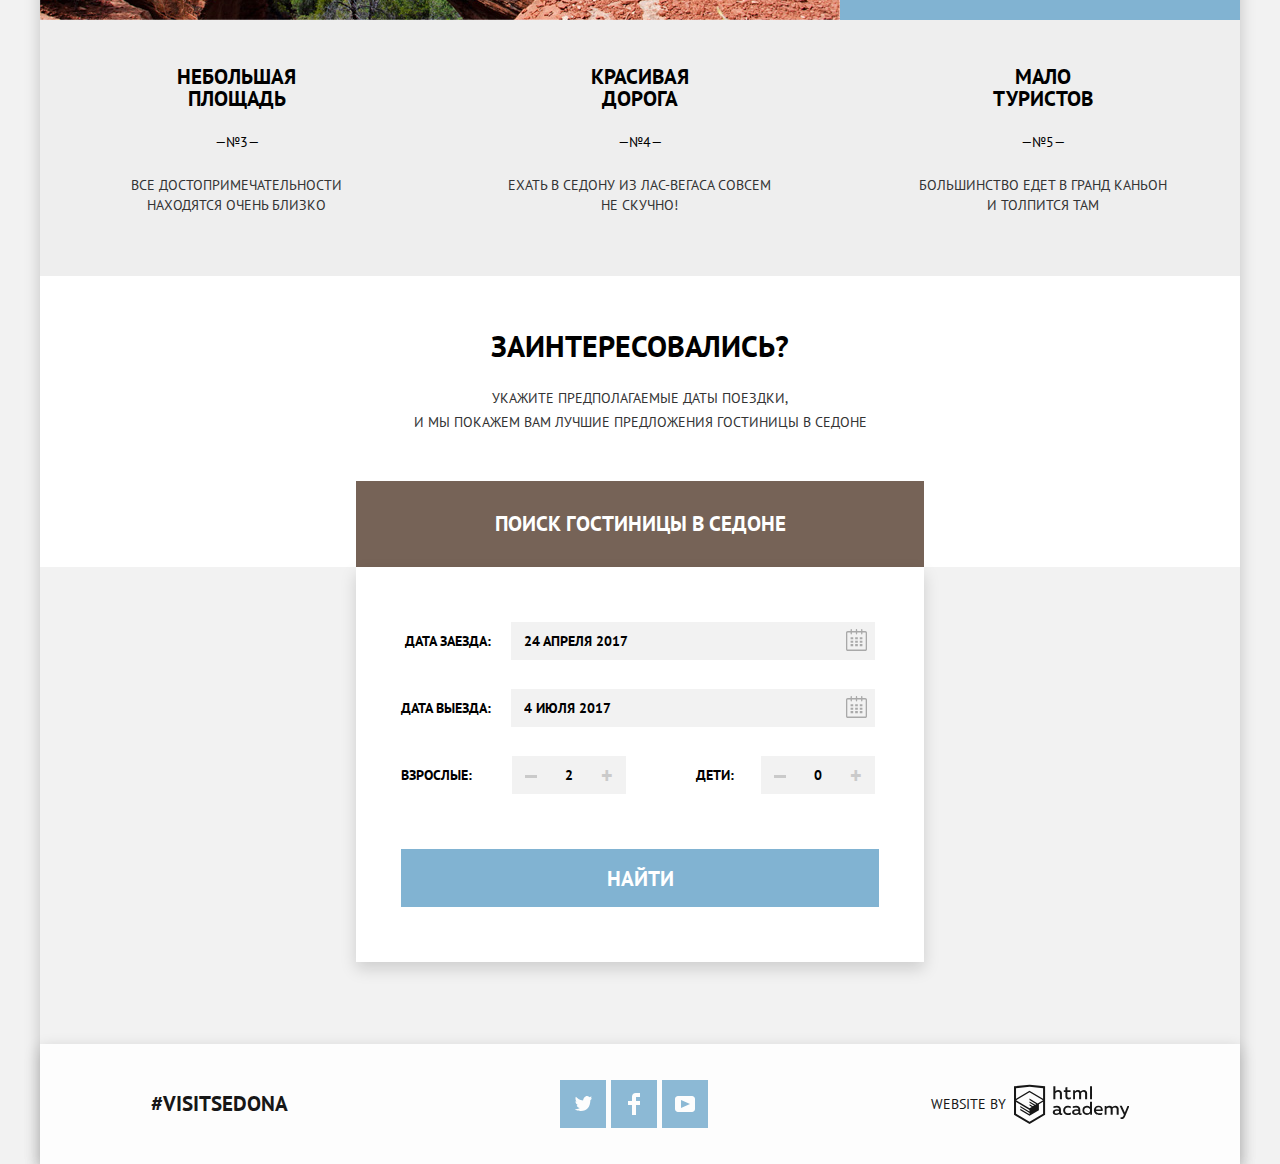
==== commit 32d335c0: "правки проекта" ====
--- a/index.html
+++ b/index.html
@@ -1,235 +1,222 @@
 <!DOCTYPE html>
 <html lang="ru">
 
-  <head>
-    <meta charset="utf-8">
-    <title>Седона</title>
-    <link href="https://fonts.googleapis.com/css?family=PT+Sans:400,700&display=swap&subset=cyrillic" rel="stylesheet">
-    <link href="css/normalize.css" rel="stylesheet">
-    <link href="css/style.css" rel="stylesheet">
-  </head>
-
-  <body>
-    <div class="content-wrapper">
-      <header class="header">
-        <a class="header-logo" href="index.html">
-          <img src="img/logo.png" width="140" height="71" alt="logo-link">
+<head>
+  <meta charset="utf-8">
+  <title>Седона</title>
+  <link href="https://fonts.googleapis.com/css?family=PT+Sans:400,700&display=swap&subset=cyrillic" rel="stylesheet">
+  <link href="css/normalize.css" rel="stylesheet">
+  <link href="css/style.css" rel="stylesheet">
+</head>
+
+<body>
+  <div class="content-wrapper">
+    <header class="header">
+      <a class="header-logo" href="index.html">
+        <img src="img/logo.png" width="140" height="71" alt="logo-link">
+      </a>
+      <nav class="main-menu">
+        <ul class="site-navigation">
+          <li class="navigation-element">
+            <a href="">Информация</a>
+          </li>
+          <li class="navigation-element">
+            <a href="">Фото и Видео</a>
+          </li>
+          <li class="navigation-element">
+            <a href="">Карта штата</a>
+          </li>
+          <li class="navigation-element">
+            <a href="catalog.html">Гостиницы</a>
+          </li>
+        </ul>
+      </nav>
+    </header>
+    <main>
+      <div class="welcome-wrapper">
+        <div class="welcome-photo"><img src="img/welcome.png" width="459" height="353" alt="welcome-text"></div>
+        <section class="greetings">
+          <img class="mask" src="img/mask.png" width="1202" height="59" alt="mask">
+          <div class="greetings-text">
+            <p class="main-greeting">Седона — небольшой городок в&nbsp;Аризоне, заслуживающий большего!</p>
+            <p class="second-greeting">Рассмотрим 5 причин, по которым Седона круче, чем Гранд каньон!</p>
+          </div>
+        </section>
+      </div>
+      <section class="features">
+        <h1 class="visually-hidden">Информация о седоне</h1>
+        <div class="feature">
+          <div class="feature-text">
+            <p>Настоящий<br>
+              городок</p>
+            <p>—№1—</p>
+            <p>Седона — не аттракцион для туристов, там течёт своя жизнь</p>
+          </div>
+          <img class="feature-image" src="img/japanes-house.jpg" width="800" height="256" alt="house">
+        </div>
+        <ul class="advices">
+          <li class="advice">
+            <img src="img/house-icon.svg" width="75" height="72" alt="icon">
+            <p class="advices-name">Жильё</P>
+            <p>Рекомендуем пожить в настоящем Мотеле, все как в кино!</p>
+          </li>
+          <li class="advice">
+            <img src="img/burger-icon.svg" width="74" height="70" alt="icon">
+            <p class="advices-name">Еда</p>
+            <p>Всегда заказывайте фирменный бургер, Вы не разочаруетесь!</p>
+          </li>
+          <li class="advice">
+            <img src="img/present-icon.svg" width="64" height="76" alt="icon">
+            <p class="advices-name">Сувениры</p>
+            <p>Не только китайского, но и местного производства!</p>
+          </li>
+        </ul>
+        <div class="feature">
+          <img src="img/canyon.jpg" width="800" height="256" alt="canyon">
+          <div class="feature-text">
+            <p>Там есть<br>
+              мост дьявола</p>
+            <p>—№2—</p>
+            <p>Да, по нему можно пройти!Если конечно вы осмелитесь</p>
+          </div>
+        </div>
+        <ul class="feature-list">
+          <li class="listed-feature">
+            <p>Небольшая площадь</p>
+            <p>—№3—</p>
+            <p>Все достопримечательности находятся очень близко</p>
+          </li>
+          <li class="listed-feature">
+            <p>Красивая<br>дорога</p>
+            <p>—№4—</p>
+            <p> Ехать в седону из Лас-Вегаса совсем не скучно!</p>
+          </li>
+          <li class="listed-feature">
+            <p>Мало туристов</p>
+            <p>—№5—</p>
+            <p> Большинство едет в Гранд каньон и толпится там</p>
+          </li>
+        </ul>
+      </section>
+      <section>
+        <div class="hotel-search">
+          <div class="container">
+            <h2 class="search-head">Заинтересовались?</h2>
+            <p>Укажите предполагаемые даты поездки,<br>
+              и мы покажем вам лучшие предложения гостиницы в Седоне</p>
+            <button class="button modal-button" type="button">Поиск гостиницы в Седоне</button>
+          </div>
+          <div class="modal-window">
+            <form class="modal-form" action="https://echo.htmlacademy.ru" method="post">
+              <div class="modal-container">
+                <div class="check-in-block">
+                  <div class="check-container">
+                    <label for="check-in"><span class="check-in-text">Дата заезда:</span></label>
+                    <div class="condition-form-container">
+                      <input class="condition-form" type="text" name="check-in" id="check-in" value="24 апреля 2017">
+                      <button type="button" class="calendar-button">
+                        <svg class="calendar-1" xmlns="http://www.w3.org/2000/svg" width="21" height="22"
+                          viewBox="0 0 21 22">
+                          <path
+                            d="M19.251 2.025h-2.845V.648c0-.381-.294-.689-.656-.689-.363 0-.656.308-.656.689v1.377h-3.938V.648c0-.381-.294-.689-.655-.689-.363 0-.657.308-.657.689v1.377H5.906V.648c0-.381-.294-.689-.656-.689-.363 0-.657.308-.657.689v1.377H1.75C.784 2.025 0 2.847 0 3.862v16.302C0 21.179.784 22 1.75 22h17.501c.966 0 1.749-.821 1.749-1.836V3.862c0-1.015-.783-1.837-1.749-1.837zm.437 18.139a.448.448 0 0 1-.437.459H1.75a.45.45 0 0 1-.438-.459V3.862a.45.45 0 0 1 .438-.459h2.844v1.378c0 .381.294.689.657.689.362 0 .656-.308.656-.689V3.403h3.938v1.378c0 .381.294.689.657.689.361 0 .655-.308.655-.689V3.403h3.938v1.378c0 .381.293.689.656.689.362 0 .656-.308.656-.689V3.403h2.845c.241 0 .437.206.437.459v16.302z" />
+                          <path
+                            d="M4.594 8.225h2.625v2.066H4.594zM4.594 11.668h2.625v2.067H4.594zM4.594 15.112h2.625v2.066H4.594zM9.188 15.112h2.625v2.066H9.188zM9.188 11.668h2.625v2.067H9.188zM9.188 8.225h2.625v2.066H9.188zM13.781 15.112h2.625v2.066h-2.625zM13.781 11.668h2.625v2.067h-2.625zM13.781 8.225h2.625v2.066h-2.625z" />
+                        </svg>
+                      </button>
+                    </div>
+                  </div>
+                </div>
+                <div class="check-out-block">
+                  <div class="check-container">
+                    <label for="check-out"><span class="check-in-text">Дата выезда:</span></label>
+                    <div class="condition-form-container">
+                      <input class="condition-form" type="text" name="check-out" id="check-out" value="4 июля 2017">
+                      <button type="button" class="calendar-button">
+                        <svg class="calendar-2" xmlns="http://www.w3.org/2000/svg" width="21" height="22"
+                          viewBox="0 0 21 22">
+                          <path
+                            d="M19.251 2.025h-2.845V.648c0-.381-.294-.689-.656-.689-.363 0-.656.308-.656.689v1.377h-3.938V.648c0-.381-.294-.689-.655-.689-.363 0-.657.308-.657.689v1.377H5.906V.648c0-.381-.294-.689-.656-.689-.363 0-.657.308-.657.689v1.377H1.75C.784 2.025 0 2.847 0 3.862v16.302C0 21.179.784 22 1.75 22h17.501c.966 0 1.749-.821 1.749-1.836V3.862c0-1.015-.783-1.837-1.749-1.837zm.437 18.139a.448.448 0 0 1-.437.459H1.75a.45.45 0 0 1-.438-.459V3.862a.45.45 0 0 1 .438-.459h2.844v1.378c0 .381.294.689.657.689.362 0 .656-.308.656-.689V3.403h3.938v1.378c0 .381.294.689.657.689.361 0 .655-.308.655-.689V3.403h3.938v1.378c0 .381.293.689.656.689.362 0 .656-.308.656-.689V3.403h2.845c.241 0 .437.206.437.459v16.302z" />
+                          <path
+                            d="M4.594 8.225h2.625v2.066H4.594zM4.594 11.668h2.625v2.067H4.594zM4.594 15.112h2.625v2.066H4.594zM9.188 15.112h2.625v2.066H9.188zM9.188 11.668h2.625v2.067H9.188zM9.188 8.225h2.625v2.066H9.188zM13.781 15.112h2.625v2.066h-2.625zM13.781 11.668h2.625v2.067h-2.625zM13.781 8.225h2.625v2.066h-2.625z" />
+                        </svg>
+                      </button>
+                    </div>
+                  </div>
+                </div>
+                <div class="amount-of-block">
+                  <div class="adult-form">
+                    <span class="adult-form-text">Взрослые:</span>
+                    <div class="amount-of-container">
+                      <button class="condition-button amount-change-1" type="button"><span
+                          class="minus"></span></button>
+                      <input class="condition-button people-number" type="text" id="adults" name="amount_of_adults"
+                        value="2">
+                      <button class="condition-button amount-change-2" type="button"><span
+                          class="plus">+</span></button>
+                    </div>
+                  </div>
+                  <div class="kids-form">
+                    <span class="kids-form-text">Дети:</span>
+                    <div class="amount-of-container">
+                      <button class="condition-button amount-change-1" type="button"><span
+                          class="minus"></span></button>
+                      <input class="condition-button people-number" type="text" name="amount_of_kids" value="0">
+                      <button class="condition-button amount-change-2" type="button"><span
+                          class="plus">+</span></button>
+                    </div>
+                  </div>
+                </div>
+              </div>
+              <button class="button search-button" type="submit">Найти</button>
+            </form>
+          </div>
+        </div>
+      </section>
+      <div class="map">
+        <iframe class="iframe-map"
+          src="https://www.google.com/maps/embed?pb=!1m18!1m12!1m3!1d52385.1356577629!2d-111.83015784377956!3d34.854443815250974!2m3!1f0!2f0!3f0!3m2!1i1024!2i768!4f13.1!3m3!1m2!1s0x872da132f942b00d%3A0x5548c523fa6c8efd!2z0KHQtdC00L7QvdCwLCDQkNGA0LjQt9C-0L3QsCA4NjMzNiwg0KHQqNCQ!5e0!3m2!1sru!2sru!4v1570290980566!5m2!1sru!2sru"
+          width="1200" height="593" style="border:0;" allowfullscreen=""></iframe>
+      </div>
+    </main>
+    <footer class="footer footer-index">
+      <div class="footer-tag">
+        <p>#Visitsedona</p>
+      </div>
+      <ul class="footer-social">
+        <li class="social-button">
+          <a class="social-link" href="https://twitter.com">
+            <img src="img/twitter.svg" width="17" height="15" alt="эмблема">
+          </a>
+        </li>
+        <li class="social-button">
+          <a class="social-link" href="https://facebook.com">
+            <img src="img/facebook.svg" width="12" height="22" alt="эмблема">
+          </a>
+        </li>
+        <li class="social-button">
+          <a class="social-link" href="https://youtube.com">
+            <img src="img/youtube.svg" width="20" height="16" alt="эмблема">
+          </a>
+        </li>
+      </ul>
+      <div class="footer-copyrights">
+        <p>Website By</p>
+        <a class="copyrights-link" href="https://htmlacademy.ru/intensive/htmlcss">
+          <svg class="html-logo" xmlns="http://www.w3.org/2000/svg" data-name="Layer 1" viewBox="0 0 113 39" width="115"
+            height="41">
+            <path
+              d="M46.84 28.22a2.07 2.07 0 0 0 .58-.11v1.4a3.41 3.41 0 0 1-1.24.22 1.75 1.75 0 0 1-1.75-1 5.08 5.08 0 0 1-3.3 1.13c-1.59 0-3.06-.87-3.06-2.68 0-2.24 2.08-2.93 3.9-2.93a11.63 11.63 0 0 1 2.28.26v-.31c0-1.09-.8-1.86-2.3-1.86a7.79 7.79 0 0 0-3.15.67v-1.79a10.72 10.72 0 0 1 3.35-.58c2.48 0 4 1.18 4 3.83v3.14a.57.57 0 0 0 .69.61zm-6.76-1.19a1.42 1.42 0 0 0 1.64 1.29 3.56 3.56 0 0 0 2.53-1v-1.51a10.21 10.21 0 0 0-1.9-.22c-1.1.01-2.27.35-2.27 1.45zM53.06 20.62a5.29 5.29 0 0 1 2.7.67v1.79a4.28 4.28 0 0 0-2.42-.73 2.89 2.89 0 1 0 0 5.76 5.26 5.26 0 0 0 2.55-.67v1.8a6.58 6.58 0 0 1-2.9.6 4.42 4.42 0 0 1-4.72-4.54 4.54 4.54 0 0 1 4.79-4.68zM65.84 28.22a2.07 2.07 0 0 0 .58-.11v1.4a3.41 3.41 0 0 1-1.24.22 1.75 1.75 0 0 1-1.75-1 5.08 5.08 0 0 1-3.3 1.13c-1.59 0-3.06-.87-3.06-2.68 0-2.24 2.08-2.93 3.9-2.93a11.63 11.63 0 0 1 2.28.26v-.31c0-1.09-.8-1.86-2.3-1.86a7.79 7.79 0 0 0-3.15.67v-1.79a10.72 10.72 0 0 1 3.35-.58c2.48 0 4 1.18 4 3.83v3.14a.57.57 0 0 0 .69.61zm-6.76-1.19a1.42 1.42 0 0 0 1.64 1.29 3.56 3.56 0 0 0 2.53-1v-1.51a10.21 10.21 0 0 0-1.9-.22c-1.11.01-2.27.35-2.27 1.45zM76.67 16.85v12.76h-1.76v-1.39a4.07 4.07 0 0 1-3.35 1.62 4.62 4.62 0 0 1 0-9.22 4 4 0 0 1 3.15 1.37v-5.14h2zm-4.76 5.48a2.9 2.9 0 0 0 0 5.8 3 3 0 0 0 2.79-1.84v-2.13a3.06 3.06 0 0 0-2.79-1.83zM82.99 20.62c3.48 0 4.68 2.81 4.12 5.34h-6.58c.22 1.57 1.75 2.22 3.35 2.22a6.41 6.41 0 0 0 2.77-.62v1.68a7.5 7.5 0 0 1-3.14.6c-2.68 0-5-1.53-5-4.61a4.39 4.39 0 0 1 4.48-4.61zm.09 1.62a2.39 2.39 0 0 0-2.57 2.26h4.85a2.06 2.06 0 0 0-2.28-2.26zM89.1 29.61v-8.75h1.73v1.09a4 4 0 0 1 2.92-1.33 3 3 0 0 1 2.73 1.4 4.33 4.33 0 0 1 3.06-1.4 3.21 3.21 0 0 1 3.32 3.52v5.47h-2V24.2a1.67 1.67 0 0 0-1.73-1.84 2.94 2.94 0 0 0-2.17 1.18V29.61h-2V24.2a1.67 1.67 0 0 0-1.73-1.84 3.11 3.11 0 0 0-2.32 1.35v5.91h-2zM111.47 20.86h2l-4.1 9.93c-.95 2.28-2.19 3-3.52 3a5 5 0 0 1-1.15-.15v-1.66a3 3 0 0 0 .89.13c.95 0 1.66-.67 2.17-2l.18-.44-4.16-8.82h2.13l3 6.6zM40.66 1.53v5a4 4 0 0 1 2.83-1.2A3.41 3.41 0 0 1 47.1 8.9v5.41h-2V9.15a1.9 1.9 0 0 0-2-2.1 3.08 3.08 0 0 0-2.44 1.46v5.8h-2V1.53h2zM52.43 2.42v3.12h3.17v1.71h-3.17v4c0 1.15.53 1.53 1.66 1.53a4.71 4.71 0 0 0 1.77-.35v1.68a7.14 7.14 0 0 1-2.35.38 2.68 2.68 0 0 1-3-2.88V7.23h-1.6V5.52h1.57V2.88zM58.1 14.29V5.54h1.73v1.09a4 4 0 0 1 2.92-1.33 3 3 0 0 1 2.73 1.4 4.33 4.33 0 0 1 3.06-1.4 3.21 3.21 0 0 1 3.32 3.52v5.47h-2V8.88a1.67 1.67 0 0 0-1.73-1.84 2.94 2.94 0 0 0-2.17 1.18V14.29h-2V8.88a1.67 1.67 0 0 0-1.73-1.84 3.11 3.11 0 0 0-2.32 1.35v5.91h-2zM74.72 1.52h1.95v12.76h-1.95zM15.44.02h-.16L0 1.62v28l15.28 9.09 15.28-9.09v-28zm13.12 28.45l-13.28 7.9L2 28.47V16.99l13.22 7.87v1.43l-9.07-5.4v1.38l9.11 5.47v1.46l-9.1-5.42v1.38l9.11 5.47 9.19-5.5V19.22l4.1-2.45v11.67zm0-13.16l-3.65 2.14-1.68 1-8-4.76v1.38l6.84 4.07h-.06l-.15.09-1 .57-5.64-3.36v1.38l4.45 2.65-1.05.7-3.36-2v1.38l2.21 1.3-2.25 1.35-13.16-7.82 13.17-7.92zm0-1.39L15.21 6.05l-13.2 7.86V3.41l13.28-1.39 13.28 1.39v10.51z" />
+          </svg>
         </a>
-        <nav class="main-menu">
-          <ul class="site-navigation">
-            <li class="navigation-element">
-              <a href="">Информация</a>
-            </li>
-            <li class="navigation-element">
-              <a href="">Фото и Видео</a>
-            </li>
-          </ul>
-          <ul class="site-navigation">
-            <li class="navigation-element">
-              <a href="">Карта штата</a>
-            </li>
-            <li class="navigation-element">
-              <a href="catalog.html">Гостиницы</a>
-            </li>
-          </ul>
-        </nav>
-      </header>
-      <main>
-        <div class="welcome-wrapper">
-          <img class="main-backgorund-photo" src="img/background-photo.jpg" width="1200" height="773"
-            alt="background-photo">
-          <div class="welcome-photo"><img src="img/welcome.png" width="459" height="353" alt="welcome-text"></div>
-          <section class="greetings"> 
-            <img class="mask" src="img/mask.png" width="1202" height="59" alt="mask">
-            <div class="greetings-text">
-              <p class="main-greeting">Седона — небольшой городок в Аризоне,<br>
-                заслуживающий большего!</p>
-              <p class="second-greeting">Рассмотрим 5 причин, по которым Седона круче, чем Гранд каньон!</p>
-            </div>
-          </section>
-        </div>
-        <section class="features">
-          <h1 class="visually-hidden">Информация о седоне</h1>
-          <div class="feature">
-            <div class="feature-text">
-              <p>Настоящий<br>
-                городок</p>
-              <p>—№1—</p>
-              <p>Седона — не аттракцион для туристов,<br> 
-                там течёт своя жизнь</p>
-            </div>
-            <img class="feature-image" src="img/japanes-house.jpg" width="800" height="256" alt="house">
-          </div>
-          <ul class="advices">
-            <li class="advice">
-              <img src="img/house-icon.svg" width="75" height="72" alt="icon">
-              <p class="advices-name">Жильё</P>
-              <p>Рекомендуем пожить в настоящем<br>
-                Мотеле, все как в кино!</p>
-            </li>
-            <li class="advice">
-              <img src="img/burger-icon.svg" width="74" height="70" alt="icon">
-              <p class="advices-name">Еда</p>
-              <p>Всегда заказывайте фирменный бургер,<br>
-                Вы не разочаруетесь!</p>
-            </li>
-            <li class="advice">
-              <img src="img/present-icon.svg" width="64" height="76" alt="icon">
-              <p class="advices-name">Сувениры</p>
-              <p>Не только китайского, но и местного<br>
-                производства!</p>
-            </li>
-          </ul>
-          <div class="feature">
-            <img src="img/canyon.jpg" width="800" height="256" alt="canyon">
-            <div class="feature-text">
-              <p>Там есть<br>
-                мост дьявола</p>
-              <p>—№2—</p>
-              <p>Да, по нему можно пройти!Если конечно<br>
-                вы осмелитесь</p>
-            </div>
-          </div>
-          <ul class="feature-list">
-            <li class="listed-feature">
-              <p>Небольшая<br>
-                площадь</p>
-              <p>—№3—</p>
-              <p>Все достопримечательности<br>
-                находятся очень близко</p>
-            </li>
-            <li class="listed-feature">
-              <p>Красивая<br>дорога</p>
-              <p>—№4—</p>
-              <p> Ехать в седону из Лас-Вегаса совсем<br>
-                не скучно!</p>
-            </li>
-            <li class="listed-feature">
-              <p>Мало<br>туристов</p>
-              <p>—№5—</p>
-              <p> Большинство едет в Гранд каньон<br>
-                и толпится там</p>
-            </li>
-          </ul>
-        </section>
-        <section>
-          <div class="hotel-search">
-            <div class="container">
-              <h2 class="search-head">Заинтересовались?</h2>
-              <p>Укажите предполагаемые даты поездки,<br>
-                и мы покажем вам лучшие предложения гостиницы в Седоне</p>
-              <button class="button modal-button" type="button">Поиск гостиницы в Седоне</button>
-            </div>
-            <div class="modal-window">
-              <form class="modal-form" action="https://echo.htmlacademy.ru" method="post">
-                <div class="modal-container">
-                  <div class="check-in-block">
-                    <div class="check-container">
-                      <label for="check-in"><span class="check-in-text">Дата заезда:</span></label> 
-                      <div class="condition-form-container">
-                        <input class="condition-form" type="text" name="check-in" id="check-in" value="24 апреля 2017">
-                        <a>
-                          <svg class="calendar-1" xmlns="http://www.w3.org/2000/svg" width="21" height="22"
-                            viewBox="0 0 21 22">
-                            <path
-                              d="M19.251 2.025h-2.845V.648c0-.381-.294-.689-.656-.689-.363 0-.656.308-.656.689v1.377h-3.938V.648c0-.381-.294-.689-.655-.689-.363 0-.657.308-.657.689v1.377H5.906V.648c0-.381-.294-.689-.656-.689-.363 0-.657.308-.657.689v1.377H1.75C.784 2.025 0 2.847 0 3.862v16.302C0 21.179.784 22 1.75 22h17.501c.966 0 1.749-.821 1.749-1.836V3.862c0-1.015-.783-1.837-1.749-1.837zm.437 18.139a.448.448 0 0 1-.437.459H1.75a.45.45 0 0 1-.438-.459V3.862a.45.45 0 0 1 .438-.459h2.844v1.378c0 .381.294.689.657.689.362 0 .656-.308.656-.689V3.403h3.938v1.378c0 .381.294.689.657.689.361 0 .655-.308.655-.689V3.403h3.938v1.378c0 .381.293.689.656.689.362 0 .656-.308.656-.689V3.403h2.845c.241 0 .437.206.437.459v16.302z" />
-                            <path
-                              d="M4.594 8.225h2.625v2.066H4.594zM4.594 11.668h2.625v2.067H4.594zM4.594 15.112h2.625v2.066H4.594zM9.188 15.112h2.625v2.066H9.188zM9.188 11.668h2.625v2.067H9.188zM9.188 8.225h2.625v2.066H9.188zM13.781 15.112h2.625v2.066h-2.625zM13.781 11.668h2.625v2.067h-2.625zM13.781 8.225h2.625v2.066h-2.625z" />
-                          </svg>
-                        </a>
-                      </div>
-                    </div>
-                  </div>
-                  <div class="check-out-block">
-                    <div class="check-container">
-                        <label for="check-out"><span class="check-in-text">Дата выезда:</span></label>
-                      <div class="condition-form-container">
-                        <input class="condition-form" type="text" name="check-out" id="check-out" value="4 июля 2017">
-                        <a>
-                          <svg class="calendar-2" xmlns="http://www.w3.org/2000/svg" width="21" height="22"
-                            viewBox="0 0 21 22">
-                            <path
-                              d="M19.251 2.025h-2.845V.648c0-.381-.294-.689-.656-.689-.363 0-.656.308-.656.689v1.377h-3.938V.648c0-.381-.294-.689-.655-.689-.363 0-.657.308-.657.689v1.377H5.906V.648c0-.381-.294-.689-.656-.689-.363 0-.657.308-.657.689v1.377H1.75C.784 2.025 0 2.847 0 3.862v16.302C0 21.179.784 22 1.75 22h17.501c.966 0 1.749-.821 1.749-1.836V3.862c0-1.015-.783-1.837-1.749-1.837zm.437 18.139a.448.448 0 0 1-.437.459H1.75a.45.45 0 0 1-.438-.459V3.862a.45.45 0 0 1 .438-.459h2.844v1.378c0 .381.294.689.657.689.362 0 .656-.308.656-.689V3.403h3.938v1.378c0 .381.294.689.657.689.361 0 .655-.308.655-.689V3.403h3.938v1.378c0 .381.293.689.656.689.362 0 .656-.308.656-.689V3.403h2.845c.241 0 .437.206.437.459v16.302z" />
-                            <path
-                              d="M4.594 8.225h2.625v2.066H4.594zM4.594 11.668h2.625v2.067H4.594zM4.594 15.112h2.625v2.066H4.594zM9.188 15.112h2.625v2.066H9.188zM9.188 11.668h2.625v2.067H9.188zM9.188 8.225h2.625v2.066H9.188zM13.781 15.112h2.625v2.066h-2.625zM13.781 11.668h2.625v2.067h-2.625zM13.781 8.225h2.625v2.066h-2.625z" />
-                          </svg>
-                        </a>
-                      </div>
-                    </div>
-                  </div>
-                  <div class="amount-of-block">
-                    <div class="adult-form">
-                      <span class="adult-form-text">Взрослые:</span>
-                      <div class="amount-of-container">
-                        <button class="condition-button amount-change-1" type="button"><span
-                            class="minus"></span></button>
-                        <input class="condition-button people-number" type="text" id="adults" name="amount_of_adults"
-                          value="2">
-                        <button class="condition-button amount-change-2" type="button"><span
-                            class="plus">+</span></button>
-                      </div>
-                    </div>
-                    <div class="kids-form">
-                      <span class="kids-form-text">Дети:</span>
-                      <div class="amount-of-container">
-                        <button class="condition-button amount-change-1" type="button"><span
-                            class="minus"></span></button>
-                        <input class="condition-button people-number" type="text" name="amount_of_kids"
-                          value="0">
-                        <button class="condition-button amount-change-2" type="button"><span
-                            class="plus">+</span></button>
-                      </div>
-                    </div>
-                  </div>
-                </div>
-                <button class="button search-button" type="submit">Найти</button>
-              </form>
-            </div>
-          </div>
-        </section>
-        <div class="map">
-            <iframe class="iframe-map" src="https://www.google.com/maps/embed?pb=!1m18!1m12!1m3!1d52385.1356577629!2d-111.83015784377956!3d34.854443815250974!2m3!1f0!2f0!3f0!3m2!1i1024!2i768!4f13.1!3m3!1m2!1s0x872da132f942b00d%3A0x5548c523fa6c8efd!2z0KHQtdC00L7QvdCwLCDQkNGA0LjQt9C-0L3QsCA4NjMzNiwg0KHQqNCQ!5e0!3m2!1sru!2sru!4v1570290980566!5m2!1sru!2sru" width="1200" height="593" style="border:0;" allowfullscreen=""></iframe>
-        </div>
-      </main>
-      <footer class="footer footer-index">
-        <div class="footer-container">
-          <div class="footer-tag">
-            <p>#Visitsedona</p>
-          </div>
-          <ul class="footer-social">
-            <li class="social-button">
-              <a class="social-link" href="https://twitter.com">
-                <img src="img/twitter.svg" width="17" height="15" alt="эмблема">
-              </a>
-            </li>
-            <li class="social-button">
-              <a class="social-link" href="https://facebook.com">
-                <img src="img/facebook.svg" width="12" height="22" alt="эмблема">
-              </a>
-            </li>
-            <li class="social-button">
-              <a class="social-link" href="https://youtube.com">
-                <img src="img/youtube.svg" width="20" height="16" alt="эмблема">
-              </a>
-            </li>
-          </ul>
-          <div class="footer-copyrights">
-            <p>Website By</p>
-            <a class="copyrights-link" href="https://htmlacademy.ru/intensive/htmlcss">
-              <svg class="html-logo" xmlns="http://www.w3.org/2000/svg" data-name="Layer 1" viewBox="0 0 113 39" width="115" height="41">
-                <path d="M46.84 28.22a2.07 2.07 0 0 0 .58-.11v1.4a3.41 3.41 0 0 1-1.24.22 1.75 1.75 0 0 1-1.75-1 5.08 5.08 0 0 1-3.3 1.13c-1.59 0-3.06-.87-3.06-2.68 0-2.24 2.08-2.93 3.9-2.93a11.63 11.63 0 0 1 2.28.26v-.31c0-1.09-.8-1.86-2.3-1.86a7.79 7.79 0 0 0-3.15.67v-1.79a10.72 10.72 0 0 1 3.35-.58c2.48 0 4 1.18 4 3.83v3.14a.57.57 0 0 0 .69.61zm-6.76-1.19a1.42 1.42 0 0 0 1.64 1.29 3.56 3.56 0 0 0 2.53-1v-1.51a10.21 10.21 0 0 0-1.9-.22c-1.1.01-2.27.35-2.27 1.45zM53.06 20.62a5.29 5.29 0 0 1 2.7.67v1.79a4.28 4.28 0 0 0-2.42-.73 2.89 2.89 0 1 0 0 5.76 5.26 5.26 0 0 0 2.55-.67v1.8a6.58 6.58 0 0 1-2.9.6 4.42 4.42 0 0 1-4.72-4.54 4.54 4.54 0 0 1 4.79-4.68zM65.84 28.22a2.07 2.07 0 0 0 .58-.11v1.4a3.41 3.41 0 0 1-1.24.22 1.75 1.75 0 0 1-1.75-1 5.08 5.08 0 0 1-3.3 1.13c-1.59 0-3.06-.87-3.06-2.68 0-2.24 2.08-2.93 3.9-2.93a11.63 11.63 0 0 1 2.28.26v-.31c0-1.09-.8-1.86-2.3-1.86a7.79 7.79 0 0 0-3.15.67v-1.79a10.72 10.72 0 0 1 3.35-.58c2.48 0 4 1.18 4 3.83v3.14a.57.57 0 0 0 .69.61zm-6.76-1.19a1.42 1.42 0 0 0 1.64 1.29 3.56 3.56 0 0 0 2.53-1v-1.51a10.21 10.21 0 0 0-1.9-.22c-1.11.01-2.27.35-2.27 1.45zM76.67 16.85v12.76h-1.76v-1.39a4.07 4.07 0 0 1-3.35 1.62 4.62 4.62 0 0 1 0-9.22 4 4 0 0 1 3.15 1.37v-5.14h2zm-4.76 5.48a2.9 2.9 0 0 0 0 5.8 3 3 0 0 0 2.79-1.84v-2.13a3.06 3.06 0 0 0-2.79-1.83zM82.99 20.62c3.48 0 4.68 2.81 4.12 5.34h-6.58c.22 1.57 1.75 2.22 3.35 2.22a6.41 6.41 0 0 0 2.77-.62v1.68a7.5 7.5 0 0 1-3.14.6c-2.68 0-5-1.53-5-4.61a4.39 4.39 0 0 1 4.48-4.61zm.09 1.62a2.39 2.39 0 0 0-2.57 2.26h4.85a2.06 2.06 0 0 0-2.28-2.26zM89.1 29.61v-8.75h1.73v1.09a4 4 0 0 1 2.92-1.33 3 3 0 0 1 2.73 1.4 4.33 4.33 0 0 1 3.06-1.4 3.21 3.21 0 0 1 3.32 3.52v5.47h-2V24.2a1.67 1.67 0 0 0-1.73-1.84 2.94 2.94 0 0 0-2.17 1.18V29.61h-2V24.2a1.67 1.67 0 0 0-1.73-1.84 3.11 3.11 0 0 0-2.32 1.35v5.91h-2zM111.47 20.86h2l-4.1 9.93c-.95 2.28-2.19 3-3.52 3a5 5 0 0 1-1.15-.15v-1.66a3 3 0 0 0 .89.13c.95 0 1.66-.67 2.17-2l.18-.44-4.16-8.82h2.13l3 6.6zM40.66 1.53v5a4 4 0 0 1 2.83-1.2A3.41 3.41 0 0 1 47.1 8.9v5.41h-2V9.15a1.9 1.9 0 0 0-2-2.1 3.08 3.08 0 0 0-2.44 1.46v5.8h-2V1.53h2zM52.43 2.42v3.12h3.17v1.71h-3.17v4c0 1.15.53 1.53 1.66 1.53a4.71 4.71 0 0 0 1.77-.35v1.68a7.14 7.14 0 0 1-2.35.38 2.68 2.68 0 0 1-3-2.88V7.23h-1.6V5.52h1.57V2.88zM58.1 14.29V5.54h1.73v1.09a4 4 0 0 1 2.92-1.33 3 3 0 0 1 2.73 1.4 4.33 4.33 0 0 1 3.06-1.4 3.21 3.21 0 0 1 3.32 3.52v5.47h-2V8.88a1.67 1.67 0 0 0-1.73-1.84 2.94 2.94 0 0 0-2.17 1.18V14.29h-2V8.88a1.67 1.67 0 0 0-1.73-1.84 3.11 3.11 0 0 0-2.32 1.35v5.91h-2zM74.72 1.52h1.95v12.76h-1.95zM15.44.02h-.16L0 1.62v28l15.28 9.09 15.28-9.09v-28zm13.12 28.45l-13.28 7.9L2 28.47V16.99l13.22 7.87v1.43l-9.07-5.4v1.38l9.11 5.47v1.46l-9.1-5.42v1.38l9.11 5.47 9.19-5.5V19.22l4.1-2.45v11.67zm0-13.16l-3.65 2.14-1.68 1-8-4.76v1.38l6.84 4.07h-.06l-.15.09-1 .57-5.64-3.36v1.38l4.45 2.65-1.05.7-3.36-2v1.38l2.21 1.3-2.25 1.35-13.16-7.82 13.17-7.92zm0-1.39L15.21 6.05l-13.2 7.86V3.41l13.28-1.39 13.28 1.39v10.51z"/>
-            </svg>
-            </a>
-          </div>
-        </div>
-      </footer>
-      </div>
-      <script>
-
-       document.querySelector('.modal-button').onclick = function () {
-          document.querySelector('.modal-window').classList.toggle('closed');
-        };
-      </script>
-  </body>
-
-  </html>
+      </div>
+    </footer>
+  </div>
+  <script>
+    document.querySelector('.modal-button').onclick = function () {
+      document.querySelector('.modal-window').classList.toggle('closed');
+    };
+
+  </script>
+</body>
+
+</html>
--- a/css/style.css
+++ b/css/style.css
@@ -1,10 +1,10 @@
 * {
-  font-family: "PT Sans", sans-serif;
   font-size: 14px;
   text-transform: uppercase;
 }
 
 body {
+  font-family: "PT Sans", "Arial", sans-serif;
   background-color: #f2f2f2;
   margin: 0px;
 }
@@ -30,11 +30,12 @@
   font-weight: bold;
   background-color: #ffffff;
   position: relative;
-  display: flex;
-  flex-wrap: wrap;
-  justify-content: space-between;
-  padding: 15px 72px;
-}
+  padding: 15px 0;
+}
+
+.main-menu li:nth-child(4n+2) {
+  margin-right: 244px;
+  }
 
 .main-backgorund-photo {
   position: absolute;
@@ -45,11 +46,34 @@
   padding: 0;
   margin: 0;
   display: flex;
-  flex-wrap: wrap;
-}
-
-.site-navigation .navigation-element:first-child {
-  margin-right: 150px;
+  justify-content: space-between;
+  flex-wrap: wrap;
+}
+
+.main-menu li:nth-child(4n+1),
+.main-menu li:nth-child(4n+2) { 
+	text-align: left;
+}
+
+.main-menu li:nth-child(4n-1),
+.main-menu li:nth-child(4n) { 
+	text-align: right;
+} 
+
+.main-menu li:nth-child(4n+1) {
+	padding-left: 72px;
+}
+
+.main-menu li:nth-child(4n+2) {
+	padding-left: 73px;
+}
+
+.main-menu li:nth-child(4n-1) {
+	padding-right: 73px;
+}
+
+.main-menu li:nth-child(4n) {
+	padding-right: 72px;
 }
 
 .site-navigation a {
@@ -109,6 +133,8 @@
 }
 
 .main-greeting {
+  width: 500px;
+  margin: auto;
   font-weight: bold;
   line-height: 26px;
   font-size: 21px;
@@ -123,7 +149,6 @@
 
 .feature {
   display: flex;
-  flex-wrap: wrap;
   justify-content: stretch;
   align-items: stretch;
   width: 100%;
@@ -136,11 +161,17 @@
   width: 400px;
 }
 
+.feature-text:first-of-type p:last-child {
+  width: 300px;
+  margin: auto;
+}
+
 .feature-text p:first-child {
   font-weight: bold;
   font-size: 21px;
   color: #ffffff;
-  padding-top: 47px;
+  padding-top: 50px;
+  padding-bottom: 25px;
   line-height: 20px;
 }
 
@@ -149,8 +180,11 @@
 }
 
 .feature-text p:nth-child(2) {
-  padding-top: 20px;
-  padding-bottom: 20px;
+  padding-bottom: 30px;
+}
+
+.feature-text:nth-child(2) p:nth-child(2) {
+  padding-bottom: 25px;
 }
 
 .feature-text p {
@@ -169,13 +203,13 @@
   margin-bottom: 0px;
   padding-left: 0px;
   padding-top: 60px;
-  padding-bottom: 70px;
+  padding-bottom: 82px;
   box-sizing: border-box;
 }
 
 .advices-name {
-  padding-top: 32px;
-  padding-bottom: 29px;
+  padding-top: 28px;
+  padding-bottom: 25px;
 }
 
 .advice {
@@ -197,6 +231,29 @@
 
 .advice p {
   margin: 0px;
+}
+
+.advice:first-of-type p:last-of-type {
+  width: 260px;
+  padding-left: 19px;
+}
+
+.advice:nth-of-type(2) p:last-child {
+  width: 290px;
+}
+
+.advice:nth-of-type(2) .advices-name {
+  margin-left: 8px;
+  margin-top: 2px;
+}
+
+.advice:nth-of-type(3) p:last-child {
+  width: 290px;
+}
+
+.advice:nth-of-type(3) .advices-name {
+margin-right: -5px;
+margin-top: -3px;
 }
 
 .feature-image {
@@ -212,6 +269,7 @@
   margin-top: 0px;
   margin-bottom: 0px;
   padding-left: 0px;
+  min-height: 256px;
 }
 
 .listed-feature {
@@ -220,26 +278,37 @@
 }
 
 .listed-feature p:first-child {
+  width: 130px;
+  margin: auto;
   font-size: 21px;
   color: #000000;
   font-weight: bold;
   padding-top: 46px;
   padding-bottom: 25px;
+  margin-bottom: -4px;
+}
+
+.listed-feature p:nth-child(2) {
+  margin-bottom: -3px;
 }
 
 .listed-feature p:last-of-type {
+  width: 250px;
   color: #333333;
   line-height: 20px;
   padding-top: 25px;
   padding-bottom: 54px;
 }
 
+.listed-feature:nth-of-type(2) p:last-of-type {
+  width: 270px;
+}
+
 .listed-feature p {
   margin: 0px;
 }
 
 .hotel-search {
-  box-shadow: 0px 5px 15px 0 rgba(0, 1, 1, 0.2);
   text-align: center;
   margin-left: auto;
   margin-right: auto;
@@ -270,7 +339,7 @@
 
 .container p {
   margin: 0px;
-  line-height: 22px;
+  line-height: 24px;
 }
 
 .search-head {
@@ -281,7 +350,7 @@
   margin-top: 0px;
   margin-bottom: 0px;
   padding-top: 52px;
-  padding-bottom: 25px;
+  padding-bottom: 22px;
 }
 
 .hotel-search p {
@@ -348,7 +417,9 @@
 }
 
 .modal-form {
-  padding: 55px;
+  margin: 0 auto;
+	padding-top: 55px;
+	padding-bottom: 55px;
 }
 
 .modal-button:active .modal-window {
@@ -395,6 +466,7 @@
 
 .condition-form-container {
   position: relative;
+  display: flex;
 }
 
 .check-container {
@@ -425,6 +497,12 @@
 .condition-form:focus {
   border: solid 2px #e5e5e5;
   background-color: #ffffff;
+}
+
+.calendar-button {
+  margin: 0px;
+  padding: 0px;
+  border: none;
 }
 
 .calendar-1,
@@ -573,13 +651,8 @@
 
 .search-form {
   color: #ffffff;
-  width: 1200px;
-}
-
-.index-background {
-  position: absolute;
-  z-index: -1000;
-  top: -160px;
+  width: 1200px; 
+  background: #000000 url("../img/filter-background.jpg") no-repeat 50% -295px;
 }
 
 .checkbox-containter {
@@ -654,7 +727,7 @@
   position: absolute;
   width: 27px;
   height: 27px;
-  background-image: url("img/checkbox-off.svg");
+  background-image: url("../img/checkbox-off.svg");
   background-repeat: no-repeat;
   z-index: 1;
   left: -2px;
@@ -666,7 +739,7 @@
   position: absolute;
   width: 27px;
   height: 27px;
-  background-image: url("img/checkbox-on.svg");
+  background-image: url("../img/checkbox-on.svg");
   background-repeat: no-repeat;
   z-index: 2;
   left: -2px;
@@ -682,7 +755,7 @@
   position: absolute;
   width: 27px;
   height: 27px;
-  background-image: url("img/checkbox-off-dis.svg");
+  background-image: url("../img/checkbox-off-dis.svg");
   background-repeat: no-repeat;
   z-index: 1;
   left: -2px;
@@ -694,7 +767,7 @@
   position: absolute;
   width: 27px;
   height: 27px;
-  background-image: url("img/checkbox-on-dis.svg");
+  background-image: url("../img/checkbox-on-dis.svg");
   background-repeat: no-repeat;
   z-index: 2;
   left: -2px;
@@ -721,21 +794,24 @@
   flex-wrap: wrap;
 }
 
-.starting-cost:after {
+.starting-cost,
+.ending-cost {
+  position: relative;
+  color:white;
+  background: none;
+	border: none;
+  width: 40px;
+	margin: 0;
+}
+
+.cost:after {
   content: "";
   width: 2px;
   height: 20px;
   background-color: #ffffff;
-  display: block;
   position: absolute;
-  top: 0px;
-  bottom: 0px;
-  right: 0px;
-  left: 0px;
-  margin: auto;
-
-}
-
+  right: 158px;
+}
 
 .show-button {
   text-transform: uppercase;
@@ -744,8 +820,8 @@
   line-height: 18px;
   border: solid 2px #ffffff;
   border-radius: 2px;
+  background-color: transparent;
   color: #ffffff;
-  background-color: #333333;
   margin-right: 170px;
   padding-top: 5px;
   padding-bottom: 5px;
@@ -801,26 +877,29 @@
   font-size: 12px;
   line-height: 18px;
   color: rgba(0, 0, 0, 0.3);
-  text-decoration: underline;
+  text-decoration: none;
   margin-right: 33px;
+  border-bottom: 1px dotted #81b3d2;
 }
 
 .sorting-link:hover {
   color: #81b3d2;
   opacity: 1;
-  text-decoration: underline;
+  border-bottom: 1px dotted #81b3d2;
 }
 
 .sorting-link:active {
   color: black;
   text-decoration: none;
   opacity: 1;
+  border-bottom: none;
 }
 
 .price-sorting {
   opacity: 1;
   color: #81b3d2;
   text-decoration: none;
+  border-bottom: none;
 }
 
 .arrow-container {
@@ -904,20 +983,24 @@
 }
 
 .detail-button {
+  display: inline-block;
+  vertical-align: middle;
+  text-align: center;
   width: 110px;
-  font-size: 14px;
-  line-height: 16px;
-  font-weight: bold;
-  color: #ffffff;
-  text-transform: uppercase;
-  background-color: #81b3d2;
-  padding: 0px;
-  outline: 0px;
-  border: 0px;
   margin-right: 3px;
   padding-top: 5px;
   padding-bottom: 5px;
   cursor: pointer;
+  font-size: 14px;
+  line-height: 17px;
+  font-weight: bold;
+  color: #ffffff;
+  text-transform: uppercase;
+  text-decoration: none;
+  background-color: #81b3d2;
+  outline: 0px;
+  border: 0px;
+  border-color: none;
 }
 
 .hotel-wrapper {
@@ -939,13 +1022,16 @@
 }
 
 .reservation-button {
+  display: inline-block;
+  vertical-align: middle;
+  text-align: center;
   width: 142px;
-  line-height: 16px;
+  line-height: 17px;
   background-color: #766357;
   font-weight: bold;
   color: #ffffff;
   text-transform: uppercase;
-  padding: 0px;
+  text-decoration: none;
   outline: 0px;
   border: 0px;
   padding-top: 5px;
@@ -984,28 +1070,259 @@
   color: #666666;
 }
 
+.irs {
+  position: relative;
+  display: block;
+  -webkit-touch-callout: none;
+  -webkit-user-select: none;
+  -khtml-user-select: none;
+  -moz-user-select: none;
+  -ms-user-select: none;
+  user-select: none;
+  font-size: 0px;
+  font-family: Arial, sans-serif;
+}
+.irs-line {
+  position: relative;
+  display: block;
+  overflow: hidden;
+  outline: none;
+}
+.irs-bar {
+  position: absolute;
+  display: block;
+  left: 0;
+  width: 0;
+}
+.irs-shadow {
+  position: absolute;
+  display: none;
+  left: 0;
+  width: 0;
+}
+.irs-handle {
+  position: absolute;
+  display: block;
+  box-sizing: border-box;
+  cursor: default;
+  z-index: 1;
+}
+.irs-handle.type_last {
+  z-index: 2;
+}
+
+.irs-with-grid .irs-grid {
+  display: block;
+}
+
+.irs-grid-pol.small {
+  height: 4px;
+}
+
+}
+.irs-disable-mask {
+  position: absolute;
+  display: block;
+  top: 0;
+  left: -1%;
+  width: 102%;
+  height: 100%;
+  cursor: default;
+  background: rgba(0, 0, 0, 0);
+  z-index: 2;
+}
+.lt-ie9 .irs-disable-mask {
+  background: #000;
+  filter: alpha(opacity=0);
+  cursor: not-allowed;
+}
+.irs-disabled {
+  opacity: 0.4;
+}
+
+.irs--flat {
+  height: 40px;
+}
+.irs--flat.irs-with-grid {
+  height: 60px;
+}
+.irs--flat .irs-line {
+  top: 25px;
+  height: 2px;
+  background-color: #ffffff;
+  border-radius: 4px;
+}
+.irs--flat .irs-bar {
+  top: 25px;
+  height: 2px;
+  background-color: #ffffff;
+}
+.irs--flat .irs-bar--single {
+  border-radius: 4px 0 0 4px;
+}
+.irs--flat .irs-shadow {
+  height: 1px;
+  bottom: 16px;
+  background-color: #e1e4e9;
+}
+.irs--flat .irs-handle {
+  top: 22px;
+  width: 16px;
+  height: 18px;
+  background-color: transparent;
+}
+.irs--flat .irs-handle > i:first-child {
+  position: absolute;
+  display: block;
+  top: -5px;
+  left: 50%;
+  width: 20px;
+  height: 22px;
+  margin-left: -1px;
+  background-image: url("../img/slider-button-1.png");
+}
+.irs--flat .irs-handle.state_hover > i:first-child,
+.irs--flat .irs-handle:hover > i:first-child {
+  background-color: #a43540;
+}
+
+}
+.irs--flat .irs-grid-pol {
+  background-color: #e1e4e9;
+}
+.irs--flat .irs-grid-text {
+  color: #999;
+}
+.irs--big {
+  height: 55px;
+}
+.irs--big.irs-with-grid {
+  height: 70px;
+}
+
+}
+.irs--big .irs-bar--single {
+  border-radius: 12px 0 0 12px;
+}
+.irs--big .irs-shadow {
+  height: 1px;
+  bottom: 16px;
+  background-color: rgba(66, 139, 202, 0.5);
+}
+
+}
+.irs--big .irs-grid-pol {
+  background-color: #428bca;
+}
+.irs--big .irs-grid-text {
+  color: #428bca;
+}
+.irs--modern {
+  height: 55px;
+}
+.irs--modern.irs-with-grid {
+  height: 55px;
+}
+
+}
+.irs--modern .irs-handle.state_hover,
+.irs--modern .irs-handle:hover {
+  border-color: #7685a2;
+  background: #c3c7cd;
+  background: linear-gradient(to bottom, #ffffff 0%, #919ba5 30%, #ffffff 100%);
+}
+.irs--modern .irs-handle.state_hover > i:nth-child(1),
+.irs--modern .irs-handle:hover > i:nth-child(1) {
+  border-color: #7685a2;
+}
+.irs--modern .irs-handle.state_hover > i:nth-child(3),
+.irs--modern .irs-handle:hover > i:nth-child(3) {
+  border-color: #48536a;
+}
+
+}
+.irs--sharp .irs-handle.state_hover,
+.irs--sharp .irs-handle:hover {
+  background-color: black;
+}
+.irs--sharp .irs-handle.state_hover > i:first-child,
+.irs--sharp .irs-handle:hover > i:first-child {
+  border-top-color: black;
+}
+
+.irs--sharp .irs-grid {
+  height: 25px;
+}
+.irs--sharp .irs-grid-pol {
+  background-color: #dedede;
+}
+.irs--sharp .irs-grid-text {
+  color: silver;
+  font-size: 13px;
+}
+.irs--round {
+  height: 50px;
+}
+
+}
+.irs--round .irs-grid {
+  height: 25px;
+}
+.irs--round .irs-grid-pol {
+  background-color: #dedede;
+}
+.irs--round .irs-grid-text {
+  color: silver;
+  font-size: 13px;
+}
+.irs--square {
+  height: 50px;
+}
+.irs--square.irs-with-grid {
+  height: 60px;
+}
+.irs--square .irs-line {
+  top: 31px;
+  height: 4px;
+  background-color: #dedede;
+}
+.irs--square .irs-bar {
+  top: 31px;
+  height: 4px;
+  background-color: black;
+}
+.irs--square .irs-shadow {
+  height: 2px;
+  bottom: 21px;
+  background-color: #dedede;
+}
+.irs--square .irs-handle {
+  top: 25px;
+  width: 16px;
+  height: 16px;
+  border: 3px solid black;
+  background-color: white;
+  -webkit-transform: rotate(45deg);
+  -ms-transform: rotate(45deg);
+  transform: rotate(45deg);
+}
+
 .footer {
   position: relative;
   z-index: 1;
   width: 100%;
-  }
-
-  .footer-index {
-    position: absolute;
-    top: 2644px;
-    width: 1200px;
-    box-shadow: 0px 5px 15px 0 rgba(0, 1, 1, 0.2);
-  }
-
-.footer-container {
   opacity: 0.9;
   background-color: #ffffff;
   display: flex;
   justify-content: space-around;
   align-items: center;
   flex-wrap: wrap;
-}
-
+  box-shadow: 0px 5px 15px 0 rgba(0, 1, 1, 0.2);
+}
+
+.footer-index {
+  margin-top: -120px;
+}
 
 .footer-social {
   display: flex;
@@ -1097,6 +1414,10 @@
   position: relative;
   padding-top: 80px;
   overflow: hidden;
+  background-image: url(../img/background-photo.jpg);
+  background-position: center -80px;
+	background-repeat: no-repeat;
+	background-size: 1200px 773px;
 }
 
 .head-name {
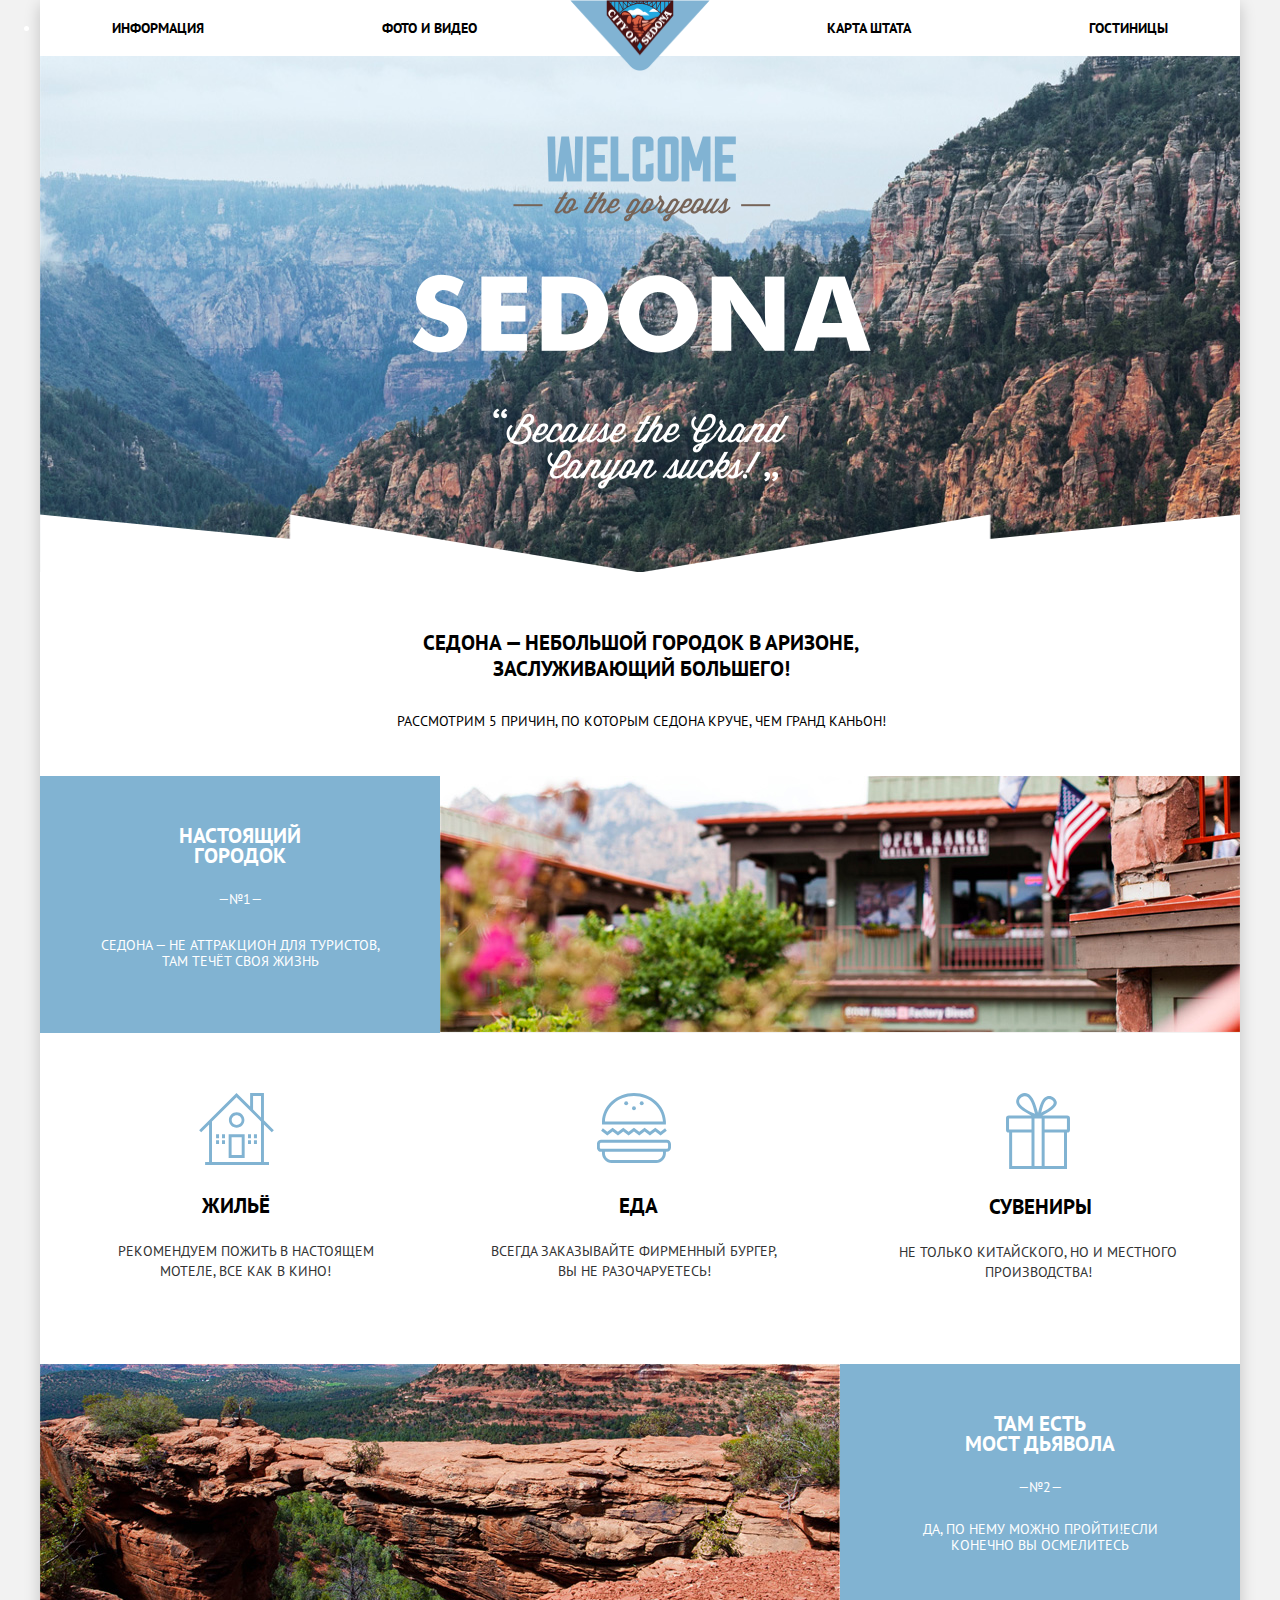
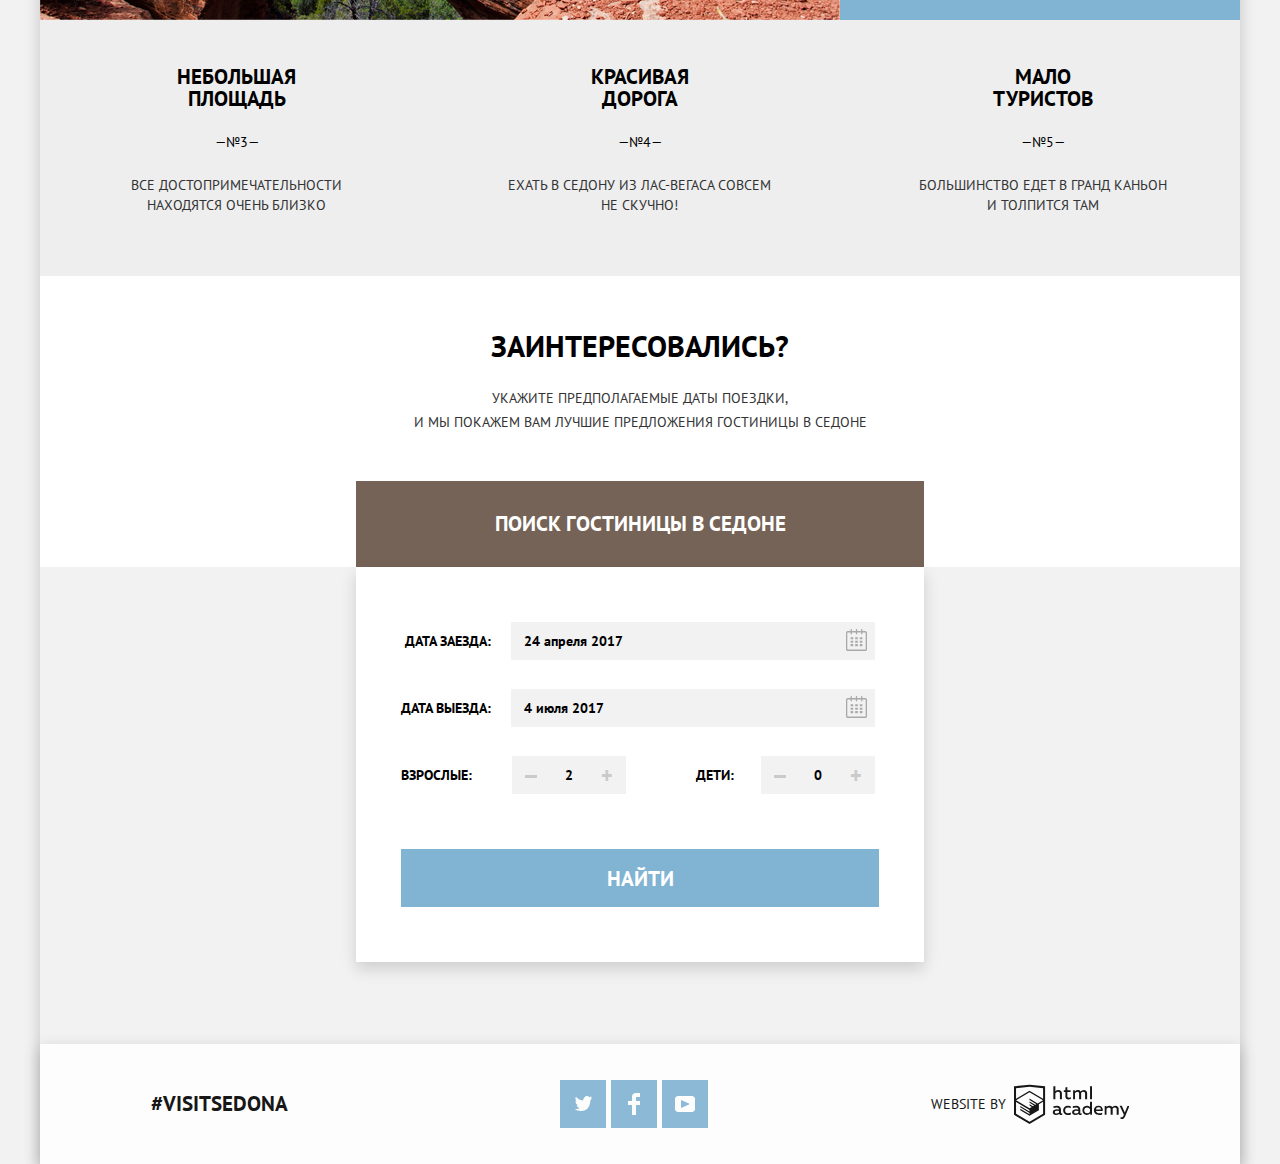
==== commit 56638473: "часть изменений" ====
--- a/index.html
+++ b/index.html
@@ -57,7 +57,7 @@
         <ul class="advices">
           <li class="advice">
             <img src="img/house-icon.svg" width="75" height="72" alt="icon">
-            <p class="advices-name">Жильё</P>
+            <p class="advices-name">Жильё</p>
             <p>Рекомендуем пожить в настоящем Мотеле, все как в кино!</p>
           </li>
           <li class="advice">
--- a/css/style.css
+++ b/css/style.css
@@ -1,11 +1,8 @@
-* {
-  font-size: 14px;
-  text-transform: uppercase;
-}
-
 body {
   font-family: "PT Sans", "Arial", sans-serif;
   background-color: #f2f2f2;
+  font-size: 14px;
+  text-transform: uppercase;
   margin: 0px;
 }
 
@@ -801,7 +798,8 @@
   background: none;
 	border: none;
   width: 40px;
-	margin: 0;
+  margin: 0;
+  cursor: pointer;
 }
 
 .cost:after {
@@ -843,9 +841,7 @@
   padding-right: 72px;
   padding-top: 32px;
   padding-bottom: 32px;
-  box-sizing: border-box;
-  border-bottom: 1px solid rgba(0, 0, 0, 0.1);
-  flex-wrap: wrap;
+  box-sizing: border-box; 
 }
 
 .search-result {
@@ -963,6 +959,7 @@
   color: #333333;
   display: inline-block;
   margin-bottom: 15px;
+  vertical-align: baseline;
 }
 
 .hotel-name {
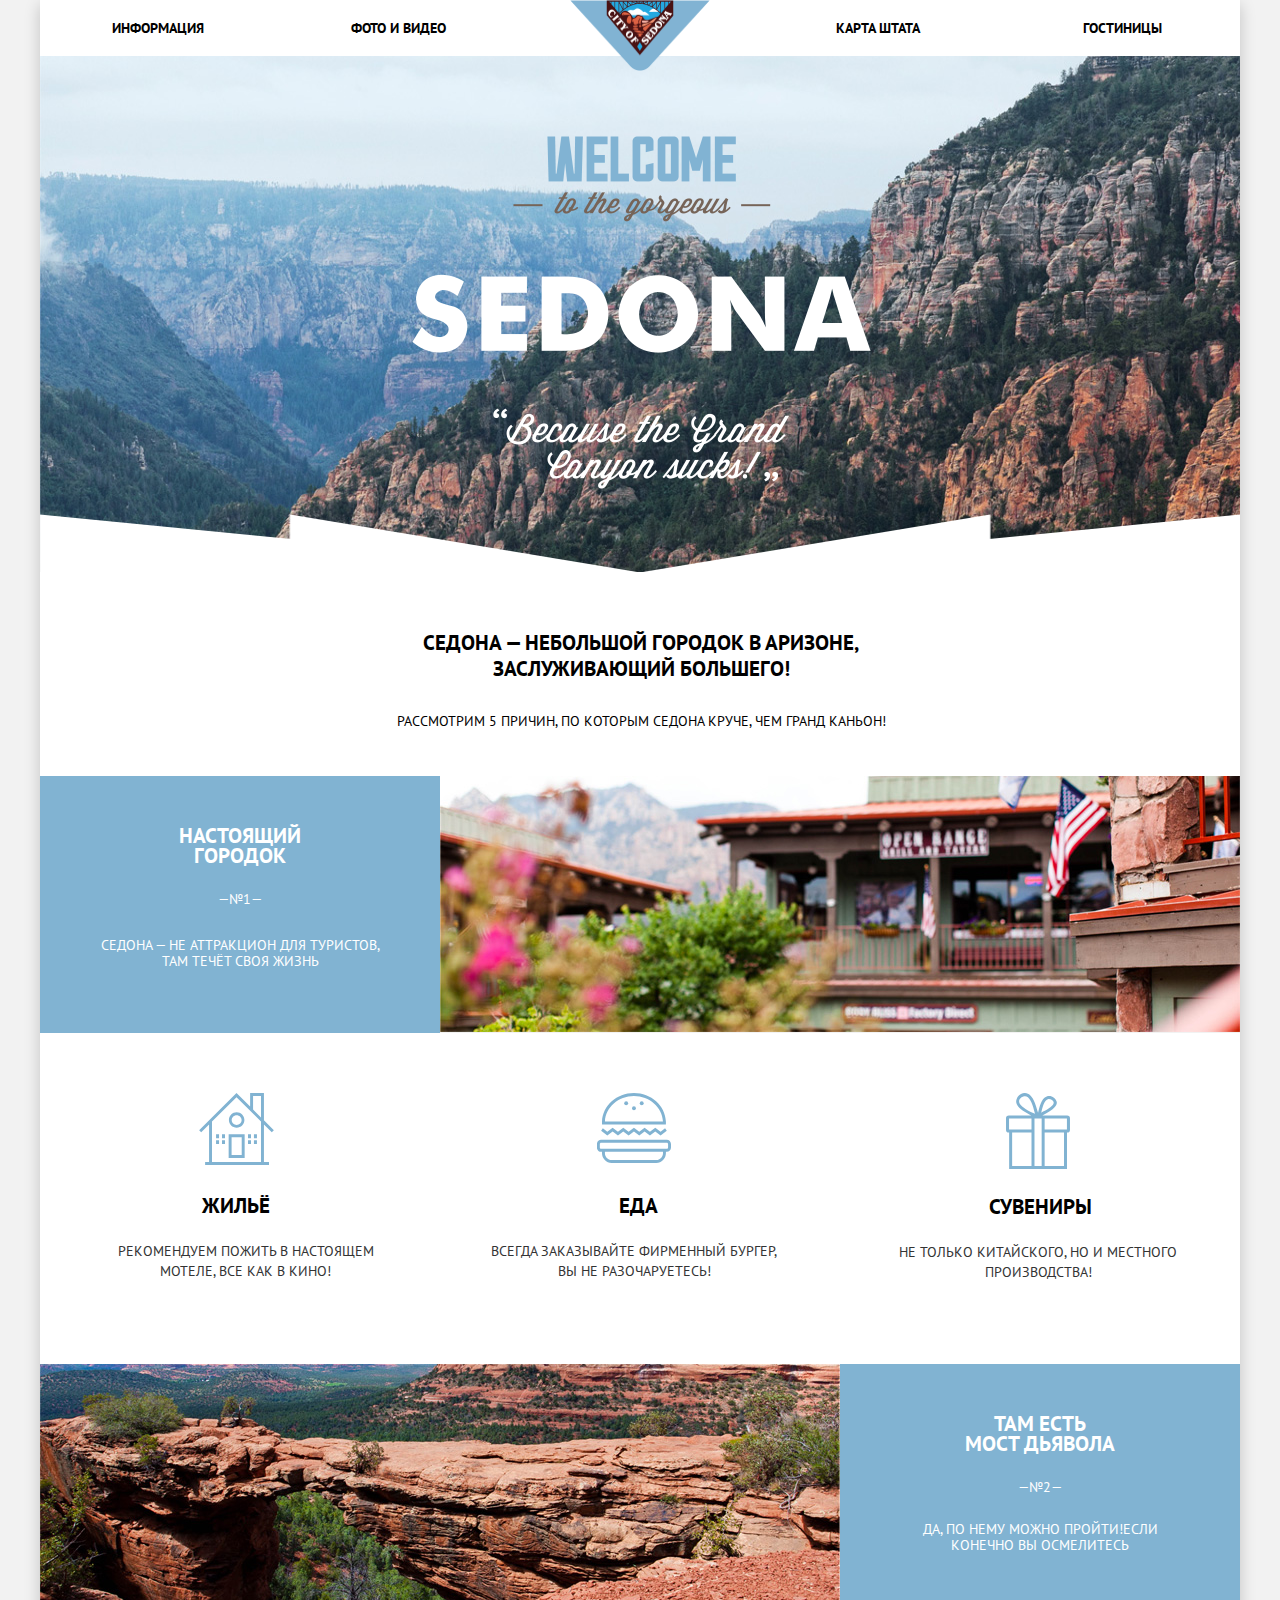
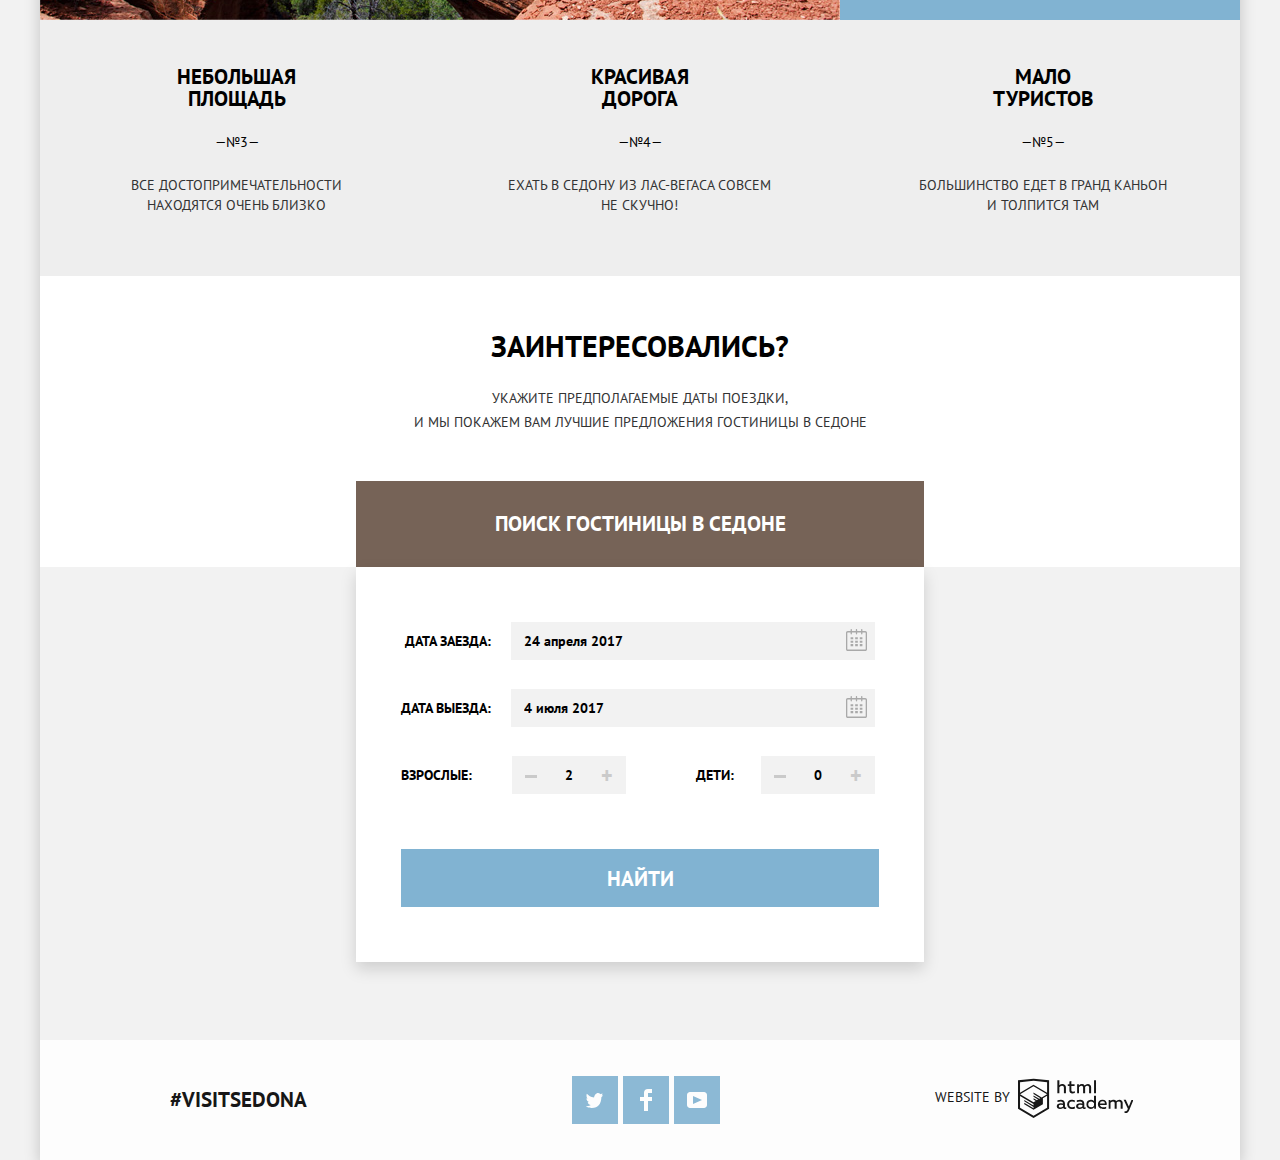
==== commit 330d486f: "Пиксель перфект и слайдер" ====
--- a/index.html
+++ b/index.html
@@ -211,12 +211,7 @@
       </div>
     </footer>
   </div>
-  <script>
-    document.querySelector('.modal-button').onclick = function () {
-      document.querySelector('.modal-window').classList.toggle('closed');
-    };
-
-  </script>
+   <script src="js/scripts.js"></script>
 </body>
 
 </html>
--- a/css/style.css
+++ b/css/style.css
@@ -30,10 +30,6 @@
   padding: 15px 0;
 }
 
-.main-menu li:nth-child(4n+2) {
-  margin-right: 244px;
-  }
-
 .main-backgorund-photo {
   position: absolute;
   top: -80px;
@@ -43,34 +39,30 @@
   padding: 0;
   margin: 0;
   display: flex;
-  justify-content: space-between;
-  flex-wrap: wrap;
-}
-
-.main-menu li:nth-child(4n+1),
-.main-menu li:nth-child(4n+2) { 
-	text-align: left;
-}
-
-.main-menu li:nth-child(4n-1),
-.main-menu li:nth-child(4n) { 
-	text-align: right;
-} 
-
-.main-menu li:nth-child(4n+1) {
-	padding-left: 72px;
-}
-
-.main-menu li:nth-child(4n+2) {
-	padding-left: 73px;
-}
-
-.main-menu li:nth-child(4n-1) {
-	padding-right: 73px;
-}
-
-.main-menu li:nth-child(4n) {
-	padding-right: 72px;
+  flex-wrap: wrap;
+}
+
+.main-menu li:nth-child(1),
+.main-menu li:nth-child(2) {
+  text-align: left;
+}
+
+.main-menu li:nth-child(3),
+.main-menu li:nth-child(4) {
+  text-align: right;
+}
+
+.main-menu li:first-child {
+  margin-left: 72px;
+  margin-right: 147px;
+}
+
+.main-menu li:nth-child(2) {
+  margin-right: 390px;
+}
+
+.main-menu li:nth-child(3) {
+  margin-right: 163px;
 }
 
 .site-navigation a {
@@ -149,6 +141,7 @@
   justify-content: stretch;
   align-items: stretch;
   width: 100%;
+  overflow: hidden;
 }
 
 .feature-text {
@@ -249,8 +242,8 @@
 }
 
 .advice:nth-of-type(3) .advices-name {
-margin-right: -5px;
-margin-top: -3px;
+  margin-right: -5px;
+  margin-top: -3px;
 }
 
 .feature-image {
@@ -389,6 +382,7 @@
 .map {
   z-index: -1;
   width: 100%;
+  display: flex;
 }
 
 .iframe-map {
@@ -415,8 +409,8 @@
 
 .modal-form {
   margin: 0 auto;
-	padding-top: 55px;
-	padding-bottom: 55px;
+  padding-top: 55px;
+  padding-bottom: 55px;
 }
 
 .modal-button:active .modal-window {
@@ -648,7 +642,7 @@
 
 .search-form {
   color: #ffffff;
-  width: 1200px; 
+  width: 100%;
   background: #000000 url("../img/filter-background.jpg") no-repeat 50% -295px;
 }
 
@@ -657,7 +651,7 @@
 }
 
 .search-checkbox {
-   display: flex;
+  display: flex;
   flex-direction: column;
   justify-content: center;
   border: none;
@@ -673,7 +667,7 @@
 
 .checkbox-filter {
   display: flex;
-  padding-bottom: 25px;
+  padding-bottom: 27px;
   cursor: pointer;
   flex-wrap: wrap;
 }
@@ -684,18 +678,19 @@
   flex-direction: column;
   align-items: flex-end;
   margin-right: 0px;
-  flex-wrap: wrap;
+  overflow: hidden;
 }
 
 .checkbox-head {
   font-size: 16px;
   font-weight: bold;
   line-height: 16px;
-  margin-bottom: 28px;
+  margin-bottom: 23px;
 }
 
 .cost-head {
   margin-bottom: 13px;
+  padding-left: 5px;
 }
 
 .cost-container {
@@ -719,8 +714,8 @@
   position: relative;
 }
 
-.checkbox-field + span:before {
-  content:"";
+.checkbox-field+span:before {
+  content: "";
   position: absolute;
   width: 27px;
   height: 27px;
@@ -731,8 +726,8 @@
   top: -3px;
 }
 
-.checkbox-field:checked + span:after {
-  content:"";
+.checkbox-field:checked+span:after {
+  content: "";
   position: absolute;
   width: 27px;
   height: 27px;
@@ -743,12 +738,12 @@
   top: -3px;
 }
 
-.checkbox-field:checked + span:before {
- display: none;
-} 
-
-.checkbox-field:disabled + span:before {
-  content:"";
+.checkbox-field:checked+span:before {
+  display: none;
+}
+
+.checkbox-field:disabled+span:before {
+  content: "";
   position: absolute;
   width: 27px;
   height: 27px;
@@ -759,8 +754,8 @@
   top: -3px;
 }
 
-.checkbox-field:checked:disabled + span:after {
-  content:"";
+.checkbox-field:checked:disabled+span:after {
+  content: "";
   position: absolute;
   width: 27px;
   height: 27px;
@@ -771,7 +766,7 @@
   top: -3px;
 }
 
-.checkbox-field:focus + span {
+.checkbox-field:focus+span {
   opacity: 1;
   text-decoration: underline;
 }
@@ -789,14 +784,19 @@
   display: flex;
   justify-content: space-around;
   flex-wrap: wrap;
+  margin-bottom: 20px;
+}
+
+.starting-cost-name {
+  padding-left: 28px;
 }
 
 .starting-cost,
 .ending-cost {
   position: relative;
-  color:white;
+  color: white;
   background: none;
-	border: none;
+  border: none;
   width: 40px;
   margin: 0;
   cursor: pointer;
@@ -808,13 +808,50 @@
   height: 20px;
   background-color: #ffffff;
   position: absolute;
-  right: 158px;
+  right: 154px;
+}
+
+.double-slider {
+  position: relative;
+  margin-bottom: 32px;  
+}
+
+.slider-scale {
+  height: 2px;
+  background: rgba(255, 255, 255, 0.3);
+}
+
+.slider-bar {
+  width: 80%;
+  height: 2px;
+  background: #ffffff;
+}
+
+.slider-range {
+  position: absolute;
+  top: -9px;
+  width: 22px;
+  height: 20px;
+  background: url("../img/slider-button-1.png") no-repeat;
+  cursor: pointer;
+}
+
+.slider-range:hover {
+  height: 22px;
+  background-image: url("../img/slider-button-2.png");
+}
+
+.min-range {
+  left: 0;
+}
+
+.max-range {
+  left: 80%;
 }
 
 .show-button {
   text-transform: uppercase;
   width: 133px;
-  margin-top: 20px;
   line-height: 18px;
   border: solid 2px #ffffff;
   border-radius: 2px;
@@ -838,10 +875,10 @@
   width: 100%;
   align-items: center;
   padding-left: 72px;
-  padding-right: 72px;
+  padding-right: 62px;
   padding-top: 32px;
   padding-bottom: 32px;
-  box-sizing: border-box; 
+  box-sizing: border-box;
 }
 
 .search-result {
@@ -899,7 +936,7 @@
 }
 
 .arrow-container {
-  margin-left: auto;
+  margin-left: 460px;
 }
 
 .arrow-button {
@@ -947,6 +984,10 @@
   padding: 30px 72px;
   border-bottom: 1px solid rgba(0, 0, 0, 0.1);
   flex-wrap: wrap;
+}
+
+.hotel-container:first-of-type {
+  border-top: 1px solid rgba(0, 0, 0, 0.1);
 }
 
 .hotel-image {
@@ -1056,252 +1097,24 @@
   justify-content: space-between;
   align-items: flex-end;
   flex-wrap: wrap;
+  margin-top: -4px;
+  margin-bottom: 3px;
+  margin-right: -1px;
+}
+
+.stars {
+  margin-right: 5px;
 }
 
 .rating {
   width: 110px;
   background-color: #f2f2f2;
+  padding-top: 5px;
+  padding-bottom: 5px;
   font-size: 14px;
   line-height: 18px;
   text-align: center;
   color: #666666;
-}
-
-.irs {
-  position: relative;
-  display: block;
-  -webkit-touch-callout: none;
-  -webkit-user-select: none;
-  -khtml-user-select: none;
-  -moz-user-select: none;
-  -ms-user-select: none;
-  user-select: none;
-  font-size: 0px;
-  font-family: Arial, sans-serif;
-}
-.irs-line {
-  position: relative;
-  display: block;
-  overflow: hidden;
-  outline: none;
-}
-.irs-bar {
-  position: absolute;
-  display: block;
-  left: 0;
-  width: 0;
-}
-.irs-shadow {
-  position: absolute;
-  display: none;
-  left: 0;
-  width: 0;
-}
-.irs-handle {
-  position: absolute;
-  display: block;
-  box-sizing: border-box;
-  cursor: default;
-  z-index: 1;
-}
-.irs-handle.type_last {
-  z-index: 2;
-}
-
-.irs-with-grid .irs-grid {
-  display: block;
-}
-
-.irs-grid-pol.small {
-  height: 4px;
-}
-
-}
-.irs-disable-mask {
-  position: absolute;
-  display: block;
-  top: 0;
-  left: -1%;
-  width: 102%;
-  height: 100%;
-  cursor: default;
-  background: rgba(0, 0, 0, 0);
-  z-index: 2;
-}
-.lt-ie9 .irs-disable-mask {
-  background: #000;
-  filter: alpha(opacity=0);
-  cursor: not-allowed;
-}
-.irs-disabled {
-  opacity: 0.4;
-}
-
-.irs--flat {
-  height: 40px;
-}
-.irs--flat.irs-with-grid {
-  height: 60px;
-}
-.irs--flat .irs-line {
-  top: 25px;
-  height: 2px;
-  background-color: #ffffff;
-  border-radius: 4px;
-}
-.irs--flat .irs-bar {
-  top: 25px;
-  height: 2px;
-  background-color: #ffffff;
-}
-.irs--flat .irs-bar--single {
-  border-radius: 4px 0 0 4px;
-}
-.irs--flat .irs-shadow {
-  height: 1px;
-  bottom: 16px;
-  background-color: #e1e4e9;
-}
-.irs--flat .irs-handle {
-  top: 22px;
-  width: 16px;
-  height: 18px;
-  background-color: transparent;
-}
-.irs--flat .irs-handle > i:first-child {
-  position: absolute;
-  display: block;
-  top: -5px;
-  left: 50%;
-  width: 20px;
-  height: 22px;
-  margin-left: -1px;
-  background-image: url("../img/slider-button-1.png");
-}
-.irs--flat .irs-handle.state_hover > i:first-child,
-.irs--flat .irs-handle:hover > i:first-child {
-  background-color: #a43540;
-}
-
-}
-.irs--flat .irs-grid-pol {
-  background-color: #e1e4e9;
-}
-.irs--flat .irs-grid-text {
-  color: #999;
-}
-.irs--big {
-  height: 55px;
-}
-.irs--big.irs-with-grid {
-  height: 70px;
-}
-
-}
-.irs--big .irs-bar--single {
-  border-radius: 12px 0 0 12px;
-}
-.irs--big .irs-shadow {
-  height: 1px;
-  bottom: 16px;
-  background-color: rgba(66, 139, 202, 0.5);
-}
-
-}
-.irs--big .irs-grid-pol {
-  background-color: #428bca;
-}
-.irs--big .irs-grid-text {
-  color: #428bca;
-}
-.irs--modern {
-  height: 55px;
-}
-.irs--modern.irs-with-grid {
-  height: 55px;
-}
-
-}
-.irs--modern .irs-handle.state_hover,
-.irs--modern .irs-handle:hover {
-  border-color: #7685a2;
-  background: #c3c7cd;
-  background: linear-gradient(to bottom, #ffffff 0%, #919ba5 30%, #ffffff 100%);
-}
-.irs--modern .irs-handle.state_hover > i:nth-child(1),
-.irs--modern .irs-handle:hover > i:nth-child(1) {
-  border-color: #7685a2;
-}
-.irs--modern .irs-handle.state_hover > i:nth-child(3),
-.irs--modern .irs-handle:hover > i:nth-child(3) {
-  border-color: #48536a;
-}
-
-}
-.irs--sharp .irs-handle.state_hover,
-.irs--sharp .irs-handle:hover {
-  background-color: black;
-}
-.irs--sharp .irs-handle.state_hover > i:first-child,
-.irs--sharp .irs-handle:hover > i:first-child {
-  border-top-color: black;
-}
-
-.irs--sharp .irs-grid {
-  height: 25px;
-}
-.irs--sharp .irs-grid-pol {
-  background-color: #dedede;
-}
-.irs--sharp .irs-grid-text {
-  color: silver;
-  font-size: 13px;
-}
-.irs--round {
-  height: 50px;
-}
-
-}
-.irs--round .irs-grid {
-  height: 25px;
-}
-.irs--round .irs-grid-pol {
-  background-color: #dedede;
-}
-.irs--round .irs-grid-text {
-  color: silver;
-  font-size: 13px;
-}
-.irs--square {
-  height: 50px;
-}
-.irs--square.irs-with-grid {
-  height: 60px;
-}
-.irs--square .irs-line {
-  top: 31px;
-  height: 4px;
-  background-color: #dedede;
-}
-.irs--square .irs-bar {
-  top: 31px;
-  height: 4px;
-  background-color: black;
-}
-.irs--square .irs-shadow {
-  height: 2px;
-  bottom: 21px;
-  background-color: #dedede;
-}
-.irs--square .irs-handle {
-  top: 25px;
-  width: 16px;
-  height: 16px;
-  border: 3px solid black;
-  background-color: white;
-  -webkit-transform: rotate(45deg);
-  -ms-transform: rotate(45deg);
-  transform: rotate(45deg);
 }
 
 .footer {
@@ -1314,7 +1127,6 @@
   justify-content: space-around;
   align-items: center;
   flex-wrap: wrap;
-  box-shadow: 0px 5px 15px 0 rgba(0, 1, 1, 0.2);
 }
 
 .footer-index {
@@ -1368,6 +1180,13 @@
   opacity: 0.3;
 }
 
+.footer-tag {
+  display: flex;
+  justify-content: center;
+  align-items: center;
+  margin-left: 22px;
+}
+
 .footer-tag p {
   font-size: 21px;
   font-weight: bold;
@@ -1381,6 +1200,9 @@
   display: flex;
   flex-wrap: wrap;
   align-items: center;
+  justify-content: center;
+  align-items: center;
+  margin-bottom: 6px;
 }
 
 .copyrights-link {
@@ -1413,15 +1235,25 @@
   overflow: hidden;
   background-image: url(../img/background-photo.jpg);
   background-position: center -80px;
-	background-repeat: no-repeat;
-	background-size: 1200px 773px;
+  background-repeat: no-repeat;
+  background-size: 1200px 773px;
 }
 
 .head-name {
-  margin: 0px 0px 8px 0px;
+  margin-top: -3px;
+  margin-left: 2px;
+  margin-bottom: 8px;
 }
 
 .hotel-cost {
   margin-left: 35px;
   color: #333333;
 }
+
+.hotel-container:nth-child(2) .hotel-cost {
+margin-left: 60px;
+}
+
+.hotel-container:nth-child(3) .hotel-cost {
+margin-left: 18px;
+}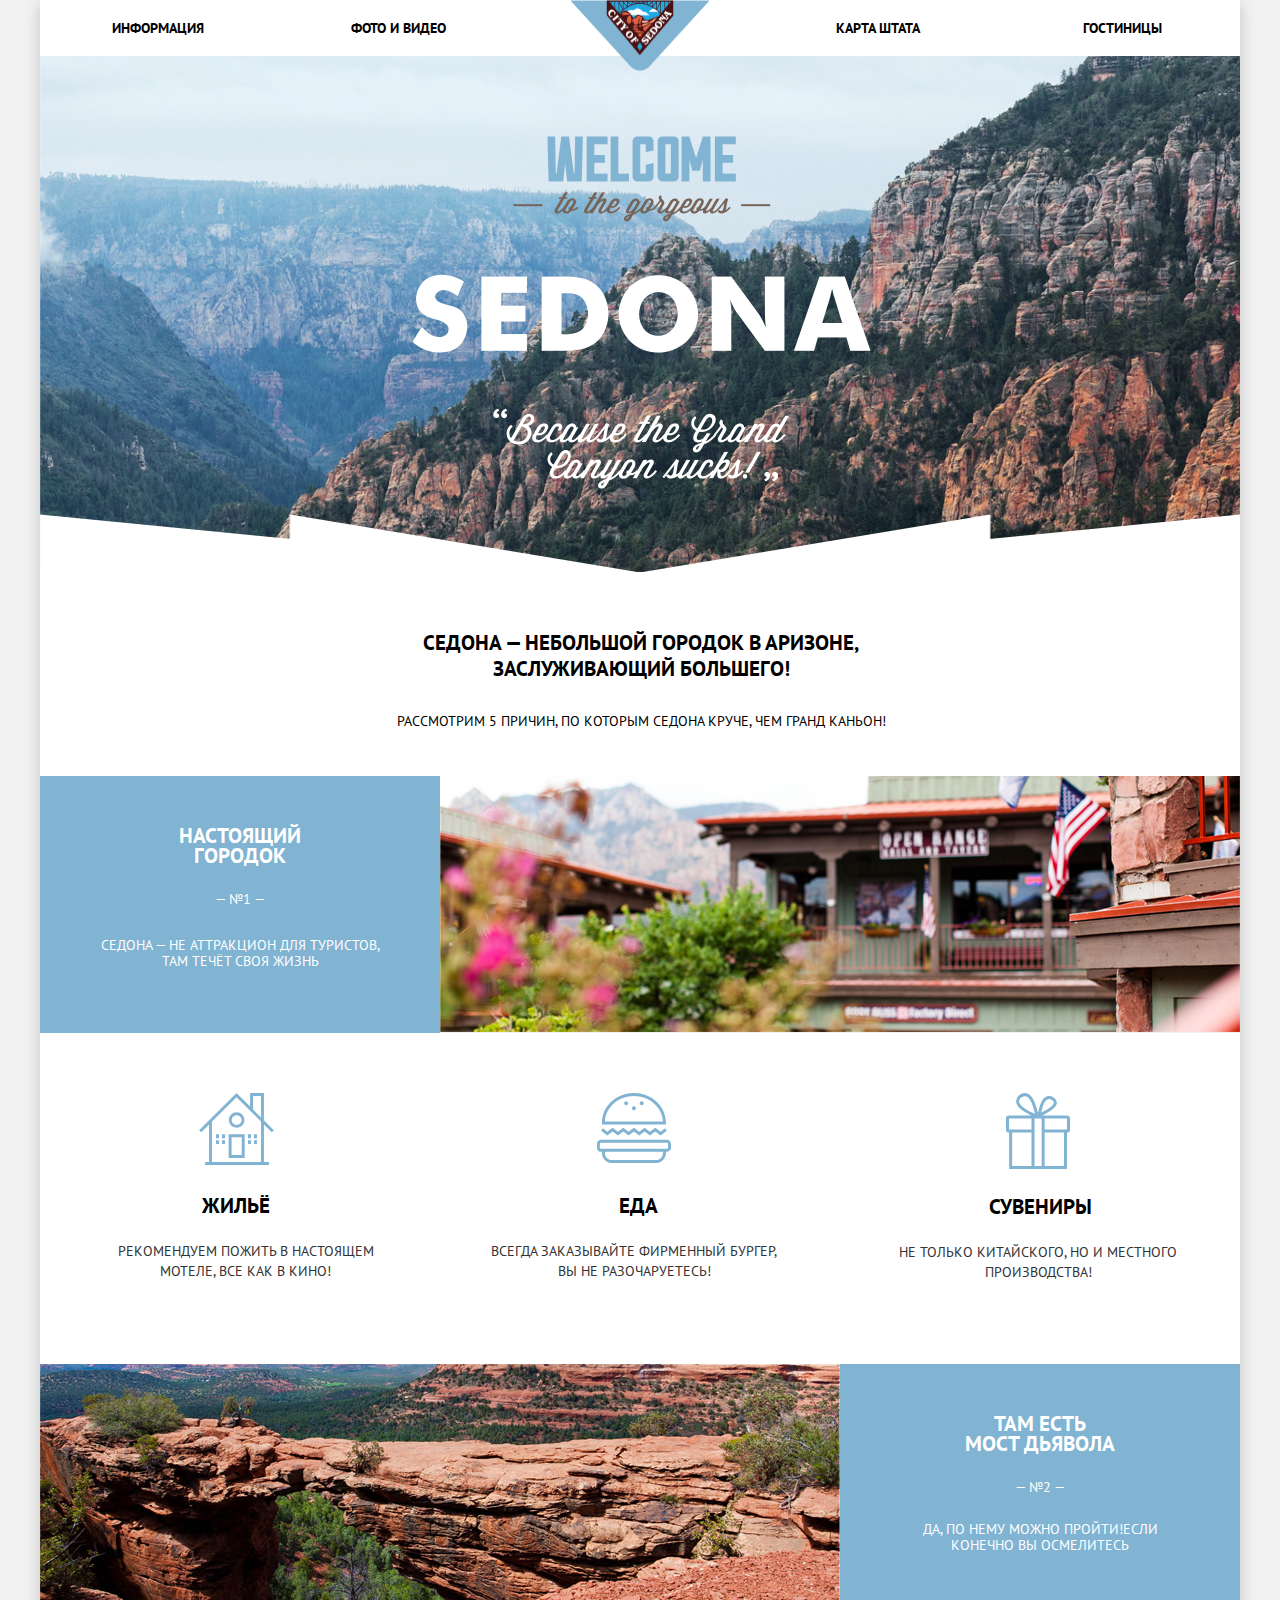
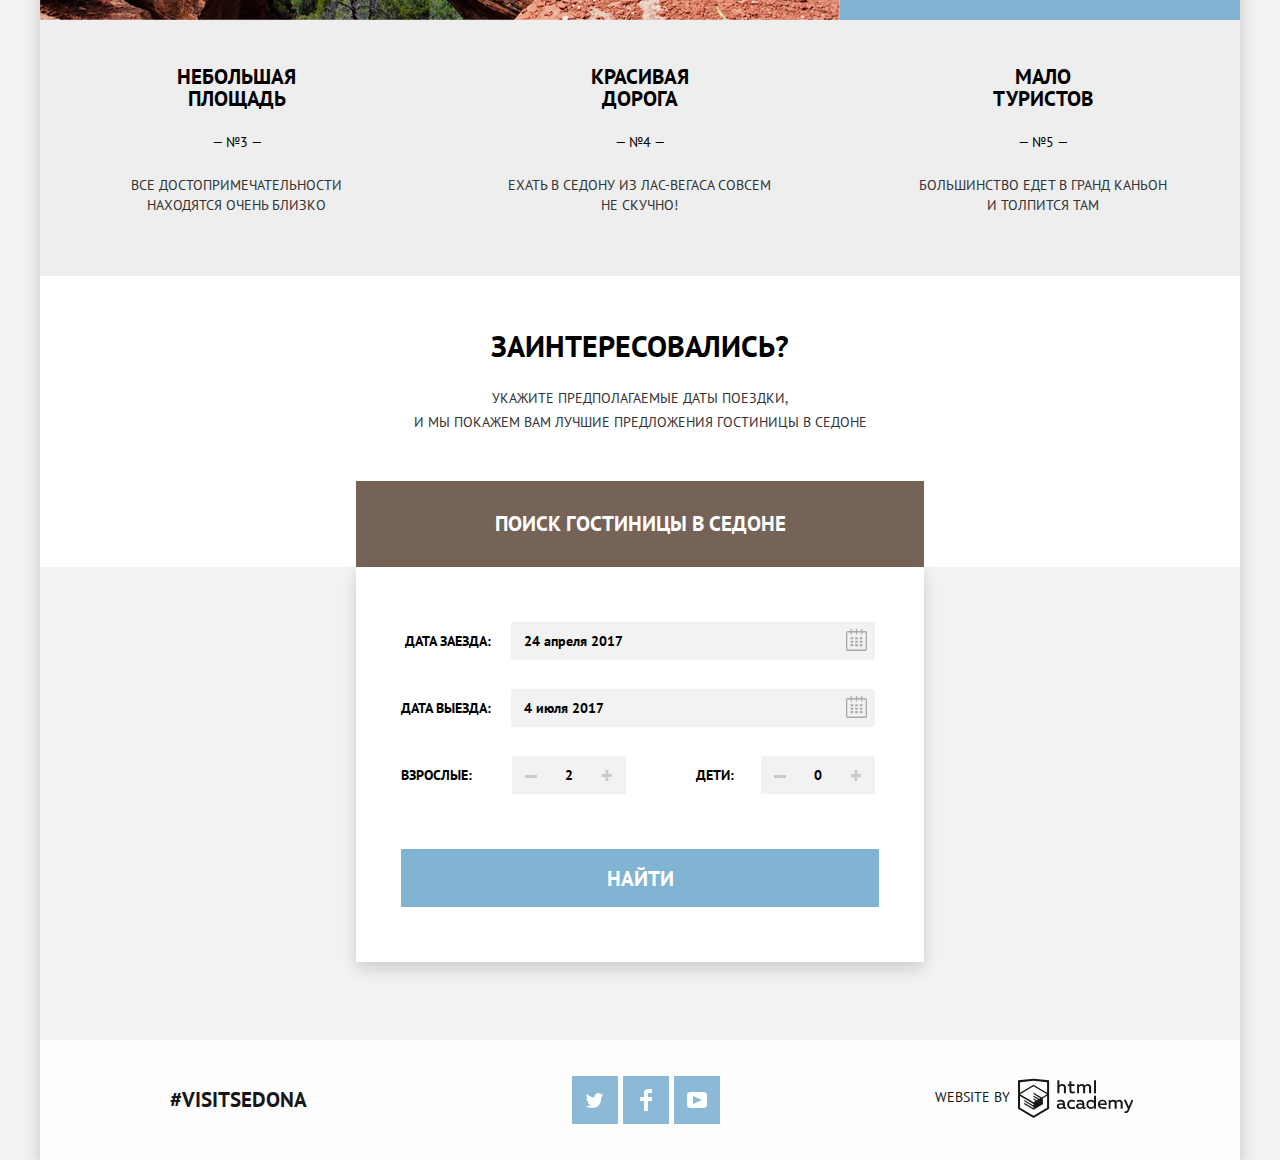
==== commit 49e5069e: "pixel perfect" ====
--- a/index.html
+++ b/index.html
@@ -49,7 +49,7 @@
           <div class="feature-text">
             <p>Настоящий<br>
               городок</p>
-            <p>—№1—</p>
+            <p>— №1 —</p>
             <p>Седона — не аттракцион для туристов, там течёт своя жизнь</p>
           </div>
           <img class="feature-image" src="img/japanes-house.jpg" width="800" height="256" alt="house">
@@ -76,24 +76,24 @@
           <div class="feature-text">
             <p>Там есть<br>
               мост дьявола</p>
-            <p>—№2—</p>
+            <p>— №2 —</p>
             <p>Да, по нему можно пройти!Если конечно вы осмелитесь</p>
           </div>
         </div>
         <ul class="feature-list">
           <li class="listed-feature">
             <p>Небольшая площадь</p>
-            <p>—№3—</p>
+            <p>— №3 —</p>
             <p>Все достопримечательности находятся очень близко</p>
           </li>
           <li class="listed-feature">
             <p>Красивая<br>дорога</p>
-            <p>—№4—</p>
+            <p>— №4 —</p>
             <p> Ехать в седону из Лас-Вегаса совсем не скучно!</p>
           </li>
           <li class="listed-feature">
             <p>Мало туристов</p>
-            <p>—№5—</p>
+            <p>— №5 —</p>
             <p> Большинство едет в Гранд каньон и толпится там</p>
           </li>
         </ul>
--- a/css/style.css
+++ b/css/style.css
@@ -39,7 +39,6 @@
   padding: 0;
   margin: 0;
   display: flex;
-  flex-wrap: wrap;
 }
 
 .main-menu li:nth-child(1),
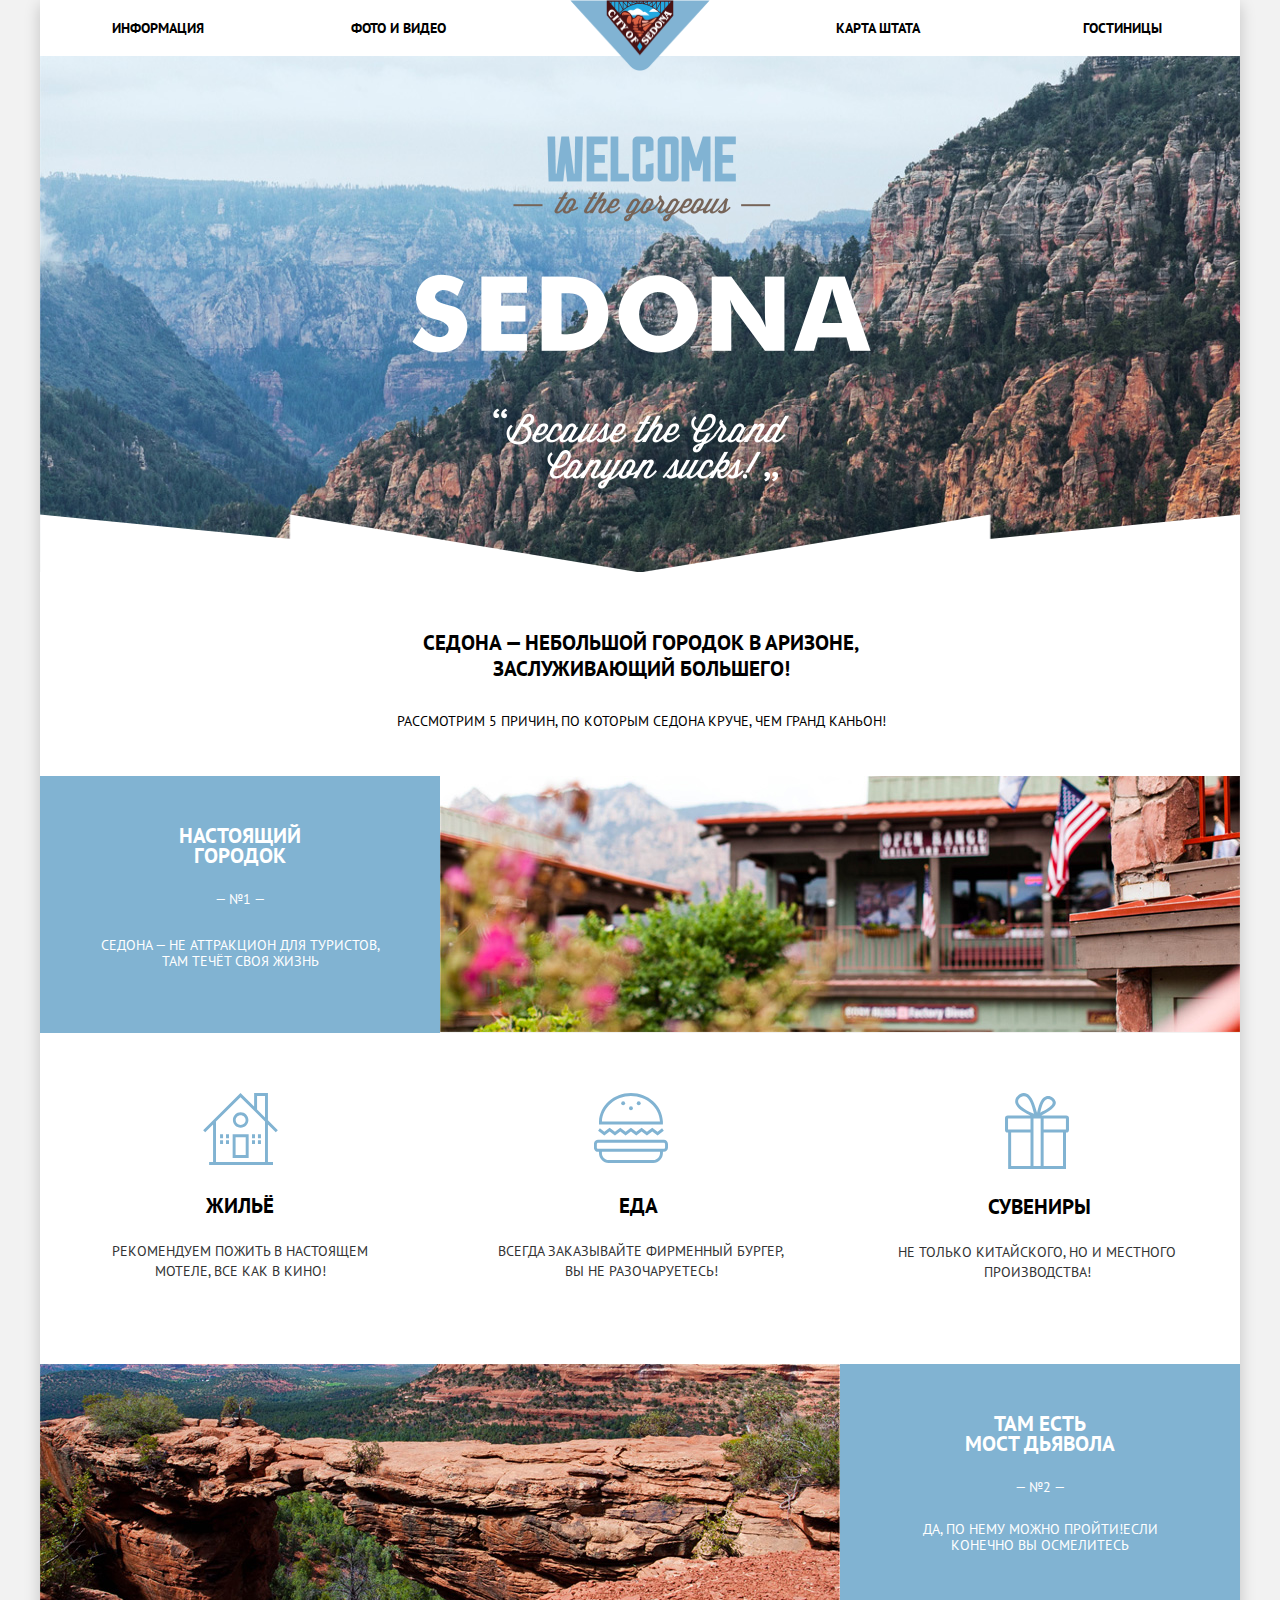
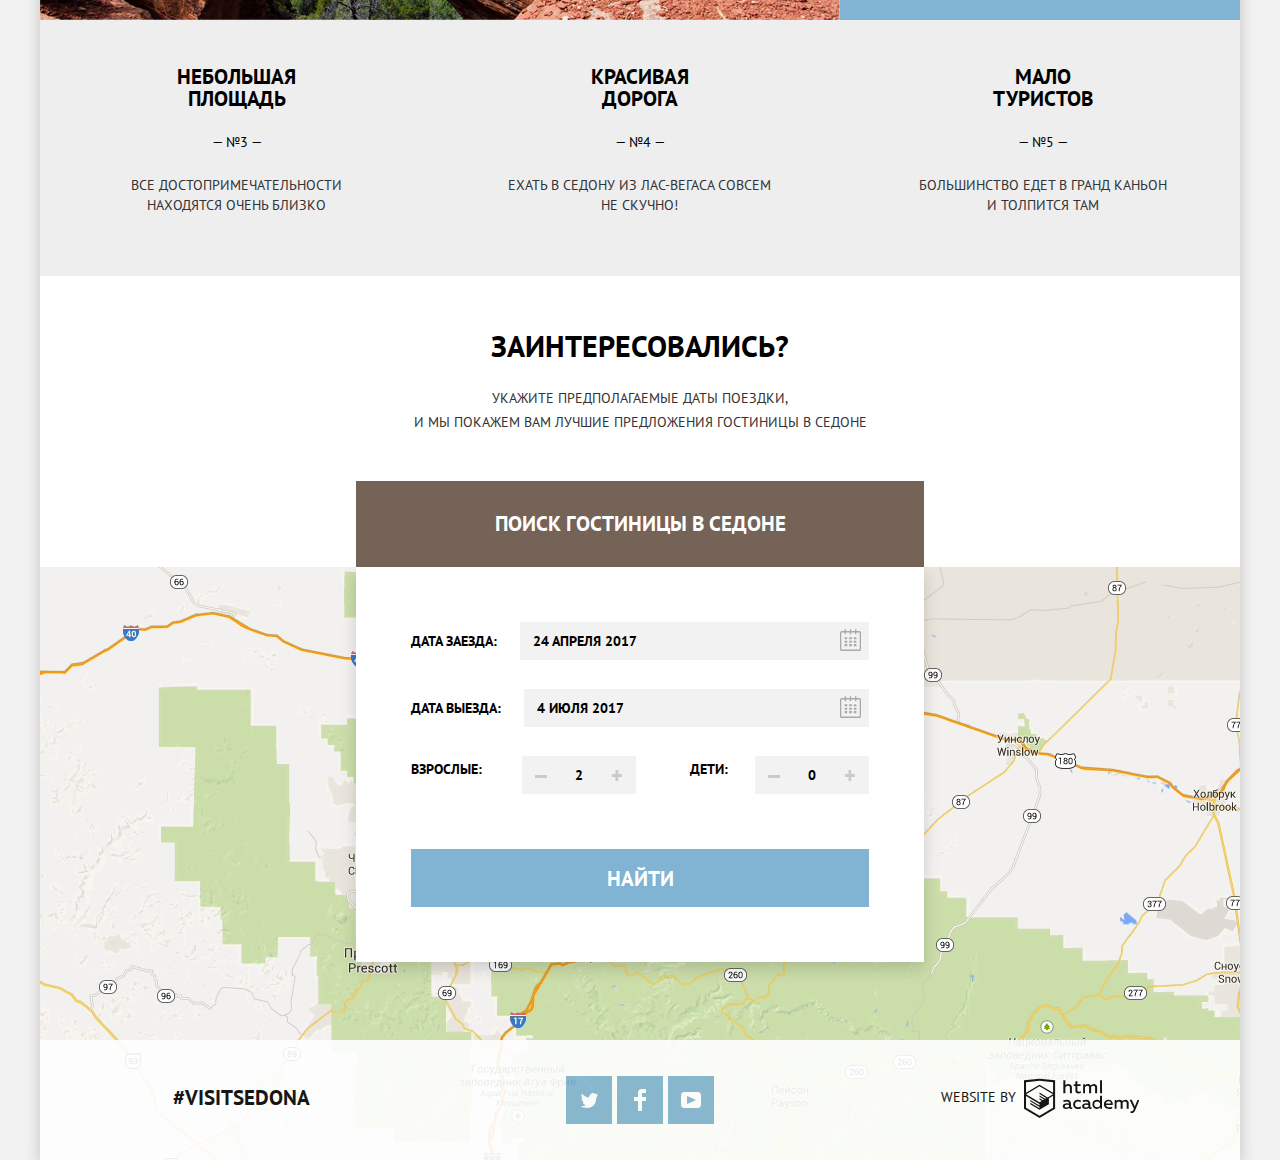
==== commit 1e1d6c88: "пиксель перфект" ====
--- a/index.html
+++ b/index.html
@@ -6,14 +6,14 @@
   <title>Седона</title>
   <link href="https://fonts.googleapis.com/css?family=PT+Sans:400,700&display=swap&subset=cyrillic" rel="stylesheet">
   <link href="css/normalize.css" rel="stylesheet">
-  <link href="css/style.css" rel="stylesheet">
+  <link href="css/style-min.css" rel="stylesheet">
 </head>
 
 <body>
   <div class="content-wrapper">
     <header class="header">
-      <a class="header-logo" href="index.html">
-        <img src="img/logo.png" width="140" height="71" alt="logo-link">
+      <a class="header-logo" href="catalog.html">
+        <img src="img/logo.png" width="140" height="71" alt="основной логотип - ссылка на главную страницу">
       </a>
       <nav class="main-menu">
         <ul class="site-navigation">
@@ -34,9 +34,9 @@
     </header>
     <main>
       <div class="welcome-wrapper">
-        <div class="welcome-photo"><img src="img/welcome.png" width="459" height="353" alt="welcome-text"></div>
+        <div class="welcome-photo"><img src="img/welcome.png" width="459" height="353" alt="приветственный текст"></div>
         <section class="greetings">
-          <img class="mask" src="img/mask.png" width="1202" height="59" alt="mask">
+          <img class="mask" src="img/mask.png" width="1202" height="59" alt="рамка текста">
           <div class="greetings-text">
             <p class="main-greeting">Седона — небольшой городок в&nbsp;Аризоне, заслуживающий большего!</p>
             <p class="second-greeting">Рассмотрим 5 причин, по которым Седона круче, чем Гранд каньон!</p>
@@ -52,27 +52,27 @@
             <p>— №1 —</p>
             <p>Седона — не аттракцион для туристов, там течёт своя жизнь</p>
           </div>
-          <img class="feature-image" src="img/japanes-house.jpg" width="800" height="256" alt="house">
+          <img class="feature-image" src="img/japanes-house.jpg" width="800" height="256" alt="изображение домов">
         </div>
         <ul class="advices">
           <li class="advice">
-            <img src="img/house-icon.svg" width="75" height="72" alt="icon">
+            <img src="img/house-icon.svg" width="75" height="72" alt="иконка мотеля">
             <p class="advices-name">Жильё</p>
             <p>Рекомендуем пожить в настоящем Мотеле, все как в кино!</p>
           </li>
           <li class="advice">
-            <img src="img/burger-icon.svg" width="74" height="70" alt="icon">
+            <img src="img/burger-icon.svg" width="74" height="70" alt="иконка еды">
             <p class="advices-name">Еда</p>
             <p>Всегда заказывайте фирменный бургер, Вы не разочаруетесь!</p>
           </li>
           <li class="advice">
-            <img src="img/present-icon.svg" width="64" height="76" alt="icon">
+            <img src="img/present-icon.svg" width="64" height="76" alt="иконка сувенира">
             <p class="advices-name">Сувениры</p>
             <p>Не только китайского, но и местного производства!</p>
           </li>
         </ul>
         <div class="feature">
-          <img src="img/canyon.jpg" width="800" height="256" alt="canyon">
+          <img src="img/canyon.jpg" width="800" height="256" alt="изображение каньона">
           <div class="feature-text">
             <p>Там есть<br>
               мост дьявола</p>
@@ -145,8 +145,8 @@
                 </div>
                 <div class="amount-of-block">
                   <div class="adult-form">
-                    <span class="adult-form-text">Взрослые:</span>
                     <div class="amount-of-container">
+                      <label for="adults"><span class="adult-form-text">Взрослые:</span></label>
                       <button class="condition-button amount-change-1" type="button"><span
                           class="minus"></span></button>
                       <input class="condition-button people-number" type="text" id="adults" name="amount_of_adults"
@@ -156,18 +156,20 @@
                     </div>
                   </div>
                   <div class="kids-form">
-                    <span class="kids-form-text">Дети:</span>
                     <div class="amount-of-container">
+                      <label for="kids"><span class="kids-form-text">Дети:</span></label>
                       <button class="condition-button amount-change-1" type="button"><span
                           class="minus"></span></button>
-                      <input class="condition-button people-number" type="text" name="amount_of_kids" value="0">
+                      <input class="condition-button people-number" type="text" id="kids" name="amount_of_kids"
+                        value="0">
                       <button class="condition-button amount-change-2" type="button"><span
                           class="plus">+</span></button>
                     </div>
                   </div>
                 </div>
               </div>
-              <button class="button search-button" type="submit">Найти</button>
+              <button class="button search-button" type="submit"
+                title="кнопка отправки формы поиска жилья">Найти</button>
             </form>
           </div>
         </div>
@@ -185,23 +187,23 @@
       <ul class="footer-social">
         <li class="social-button">
           <a class="social-link" href="https://twitter.com">
-            <img src="img/twitter.svg" width="17" height="15" alt="эмблема">
+            <img src="img/twitter.svg" width="17" height="15" alt="эмблема твиттера">
           </a>
         </li>
         <li class="social-button">
           <a class="social-link" href="https://facebook.com">
-            <img src="img/facebook.svg" width="12" height="22" alt="эмблема">
+            <img src="img/facebook.svg" width="12" height="22" alt="эмблема фейсбука">
           </a>
         </li>
         <li class="social-button">
           <a class="social-link" href="https://youtube.com">
-            <img src="img/youtube.svg" width="20" height="16" alt="эмблема">
+            <img src="img/youtube.svg" width="20" height="16" alt="эмблема ютуба">
           </a>
         </li>
       </ul>
       <div class="footer-copyrights">
         <p>Website By</p>
-        <a class="copyrights-link" href="https://htmlacademy.ru/intensive/htmlcss">
+        <a class="copyrights-link" href="https://htmlacademy.ru/intensive/htmlcss" title="ссылка на курс академии">
           <svg class="html-logo" xmlns="http://www.w3.org/2000/svg" data-name="Layer 1" viewBox="0 0 113 39" width="115"
             height="41">
             <path
@@ -211,7 +213,7 @@
       </div>
     </footer>
   </div>
-   <script src="js/scripts.js"></script>
+  <script src="js/scripts-min.js"></script>
 </body>
 
 </html>
--- a/css/style-min.css
+++ b/css/style-min.css
@@ -0,0 +1 @@
+body{font-family:"PT Sans","Arial",sans-serif;background-color:#f2f2f2;font-size:14px;text-transform:uppercase;margin:0}.content-wrapper{max-width:1200px;margin:auto;box-shadow:0 5px 15px 0 rgba(0,1,1,.2)}.visually-hidden{position:absolute;clip:rect(0 0 0 0);width:1px;height:1px;margin:-1px}.main-menu{font-size:14px;line-height:26px;color:#fff;font-weight:700;background-color:#fff;position:relative;padding:15px 0}.main-backgorund-photo{position:absolute;top:-80px}.site-navigation{padding:0;margin:0;display:flex}.main-menu li:nth-child(1),.main-menu li:nth-child(2){text-align:left}.main-menu li:nth-child(3),.main-menu li:nth-child(4){text-align:right}.main-menu li:first-child{margin-left:72px;margin-right:147px}.main-menu li:nth-child(2){margin-right:390px}.main-menu li:nth-child(3){margin-right:163px}.site-navigation a{color:#000;text-decoration:none}.site-navigation a:hover,.site-navigation a:focus{color:#81b3d2}.site-navigation a:active{color:rgba(0,0,0,.3)}.header-logo{position:absolute;top:0;left:0;right:0;margin:auto;width:140px;z-index:1}.welcome-photo{position:relative;margin-left:372px;margin-right:373px;margin-bottom:22px}.mask{margin-bottom:-1px;position:relative;left:-1px}.greetings{display:flex;flex-wrap:wrap;position:relative;flex-direction:column;justify-content:space-between}.greetings-text{background-color:#fff;text-align:center}.greetings-text p{margin-top:0;margin-bottom:0}.main-greeting{width:500px;margin:auto;font-weight:700;line-height:26px;font-size:21px;padding-top:58px}.second-greeting{padding-top:29px;padding-bottom:45px;line-height:20px}.feature{display:flex;justify-content:stretch;align-items:stretch;width:100%;overflow:hidden}.feature-text{background-color:#81b3d2;text-align:center;color:#fff;width:400px}.feature-text:first-of-type p:last-child{width:300px;margin:auto}.feature-text p:first-child{font-weight:700;font-size:21px;color:#fff;padding-top:50px;padding-bottom:25px;line-height:20px}.feature-text p:last-child{padding-bottom:64px}.feature-text p:nth-child(2){padding-bottom:30px}.feature-text:nth-child(2) p:nth-child(2){padding-bottom:25px}.feature-text p{margin:0}.advices{list-style:none;background-color:#fff;display:flex;flex-wrap:wrap;width:100%;justify-content:space-between;margin-top:0;margin-bottom:0;padding-left:0;padding-top:60px;padding-bottom:82px;box-sizing:border-box}.advices-name{padding-top:28px;padding-bottom:25px}.advice{text-align:center;box-sizing:border-box}.advices li:first-of-type{padding-left:70px}.advices li:last-of-type{margin-right:58px}.advice p:first-of-type{font-size:21px;line-height:20px;color:#000;font-weight:700}.advice p:last-of-type{color:#333;line-height:20px}.advice p{margin:0}.advice:first-of-type p:last-of-type{width:260px}.advice:nth-of-type(2) p:last-child{width:290px;margin-left:20px}.advice:nth-of-type(2) .advices-name{margin-left:15px;margin-top:2px}.advice:nth-of-type(3) p:last-child{width:290px}.advice:nth-of-type(3) .advices-name{margin-right:-5px;margin-top:-3px}.feature-image{box-sizing:border-box}.feature-list{list-style:none;background-color:#eee;display:flex;flex-wrap:wrap;justify-content:space-around;margin-top:0;margin-bottom:0;padding-left:0;min-height:256px}.listed-feature{text-align:center;line-height:22px}.listed-feature p:first-child{width:130px;margin:auto;font-size:21px;color:#000;font-weight:700;padding-top:46px;padding-bottom:25px;margin-bottom:-4px}.listed-feature p:nth-child(2){margin-bottom:-3px}.listed-feature p:last-of-type{width:250px;color:#333;line-height:20px;padding-top:25px;padding-bottom:54px}.listed-feature:nth-of-type(2) p:last-of-type{width:270px}.listed-feature p{margin:0}.hotel-search{text-align:center;margin-left:auto;margin-right:auto;position:relative}.modal-window{text-align:center;margin-left:auto;margin-right:auto;background-color:#fff;box-shadow:0 7px 15px 0 rgba(0,1,1,.15);width:568px;position:absolute;left:0;right:0;top:100%}.container{display:flex;flex-wrap:wrap;width:100%;flex-direction:column;justify-content:space-between;background-color:#fff}.container p{margin:0;line-height:24px}.search-head{font-size:30px;font-weight:700;line-height:36px;color:#000;margin-top:0;margin-bottom:0;padding-top:52px;padding-bottom:22px}.hotel-search p{color:#333}.modal-button{font-size:21px;font-weight:700;line-height:26px;color:#fff;width:568px;height:86px;margin-left:auto;margin-right:auto;margin-top:47px;background-color:#766357;text-transform:uppercase;cursor:pointer;border:none}.modal-button:hover{background-color:#604e43}.modal-button:active{color:rgba(255,255,255,.3);background-color:#503e33}.condition-block label:first-of-type{font-weight:700;line-height:1.86;text-align:left;color:#000}.map{position:relative;z-index:-2;width:100%;display:flex;background:url(../img/map.png) no-repeat}.iframe-map{z-index:-1;border:0;width:100%}.modal-window{box-sizing:border-box;display:flex;flex-wrap:wrap;width:568px;-webkit-transition:max-height 0.5s;-moz-transition:max-height 0.5s;-ms-transition:height 0.5s;transition:max-height 0.5s;max-height:1000px;overflow:hidden}.modal-window.closed{max-height:0}.modal-form{padding:55px;width:100%}.modal-button:active .modal-window{animation-name:slide;animation-duration:5s}.modal-container{display:flex;width:100%;flex-direction:column;flex-wrap:wrap}.check-in-block{display:flex;width:100%;flex-wrap:wrap;justify-content:space-around;margin-bottom:29px}.check-out-block{display:flex;width:100%;flex-wrap:wrap;margin-bottom:29px}.amount-of-block{display:flex;width:100%;flex-wrap:wrap}.check-in-text{font-size:14px;font-weight:700;line-height:26px;text-align:left;color:#000;margin-right:20px}.condition-form-container{position:relative;display:flex;flex-grow:1}.condition-form-container:first-of-type{padding-left:3px}.check-container{display:flex;align-items:center;flex-wrap:wrap;width:100%}.condition-form{width:100%;font-size:14px;font-weight:700;line-height:26px;text-align:left;text-transform:uppercase;padding-left:13px;padding-top:6px;padding-bottom:6px;color:#000;box-sizing:border-box;background-color:#f2f2f2;border:none}.condition-form:hover{background-color:#ebebeb}.condition-form:focus{height:38px;border:solid 1px #e5e5e5;background-color:#fff;outline:transparent}.calendar-button{margin:0;padding:0;border:none}.calendar-1,.calendar-2{fill:#a9a9a9;position:absolute;top:7px;right:8px}.calendar-1:hover,.calendar-2:hover{fill:black}.calendar-1:focus,.calendar-2:focus{fill:black}.calendar-1:active,.calendar-2:active{fill:#81b3d2}.amount-of-block{display:flex;align-items:center;flex-wrap:wrap;justify-content:space-between}.adult-form{display:flex;justify-content:space-around;align-items:center;flex-wrap:wrap}.kids-form{display:flex;justify-content:space-around;align-items:center;flex-wrap:wrap}.adult-form-text,.kids-form-text{font-size:14px;font-weight:700;line-height:26px;text-align:left;color:#000}.adult-form-text{margin-right:40px}.kids-form-text{margin-right:27px}.amount-of-container{display:flex;flex-wrap:wrap}.amount-change-1,.amount-change-2{border:none;position:relative}.minus{content:"";display:inline-block;width:12px;height:3px;background-color:#cacaca;vertical-align:middle}.plus{font-weight:600;font-size:22px;color:#cacaca}.amount-change-1:hover span{background-color:#000}.amount-change-1:active span{background-color:#81b3d2}.amount-change-2:hover span{color:#000}.amount-change-2:active span{color:#81b3d2}.condition-button{width:38px;height:38px;background-color:#f2f2f2}.condition-button:hover{background-color:#ebebeb}.condition-button:focus{height:38px;border:solid 1px #e5e5e5;background-color:#fff;outline:transparent}.people-number{font-size:14px;font-weight:700;text-align:center;color:#000;border:none;padding:0}.search-button{width:100%;height:58px;background-color:#81b3d2;font-size:21px;font-weight:700;text-transform:uppercase;line-height:25px;text-align:center;color:#fff;margin-top:55px;padding:0;outline:0;border:0;cursor:pointer;border:none}.search-button:hover{background-color:#669ec0}.search-button:focus{background-color:#669ec0}.search-button:active{background-color:#5496bd;color:rgba(255,255,255,.3)}.search-form{color:#fff;width:100%;background:#000 url(../img/filter-background.jpg) no-repeat 50% -295px}.checkbox-containter{display:flex}.search-checkbox{display:flex;flex-direction:column;justify-content:center;border:none;margin:0;margin-top:31px;flex-wrap:wrap}.search-checkbox:first-child{padding-left:72px;padding-right:105px}.checkbox-filter{display:flex;padding-bottom:27px;cursor:pointer;flex-wrap:wrap}.cost-block{display:flex;width:100%;flex-direction:column;align-items:flex-end;margin-right:0;overflow:hidden}.checkbox-head{font-size:16px;font-weight:700;line-height:16px;margin-bottom:23px}.cost-head{margin-bottom:13px;padding-left:5px}.cost-container{margin-right:74px;margin-top:31px}.checkbox-condition{line-height:18px;padding-left:42px;cursor:pointer}.checkbox-filter span{position:relative}.checkbox-field+span:before{content:"";position:absolute;width:27px;height:27px;background-image:url(../img/checkbox-off.svg);background-repeat:no-repeat;z-index:1;left:-2px;top:-3px}.checkbox-field:checked+span:after{content:"";position:absolute;width:27px;height:27px;background-image:url(../img/checkbox-on.svg);background-repeat:no-repeat;z-index:2;left:-2px;top:-3px}.checkbox-field:checked+span:before{display:none}.checkbox-field:disabled+span:before{content:"";position:absolute;width:27px;height:27px;background-image:url(../img/checkbox-off-dis.svg);background-repeat:no-repeat;z-index:1;left:-2px;top:-3px}.checkbox-field:checked:disabled+span:after{content:"";position:absolute;width:27px;height:27px;background-image:url(../img/checkbox-on-dis.svg);background-repeat:no-repeat;z-index:2;left:-2px;top:-3px}.checkbox-field:focus+span{opacity:1}.cost{border:solid 2px #fff;border-radius:2px;width:314px;text-align:center;color:#fff;margin-top:13px;padding-top:6px;padding-bottom:6px;position:relative;display:flex;justify-content:stretch;flex-wrap:wrap;margin-bottom:20px}.starting-cost-name{padding-left:68px;padding-right:85px}.starting-cost,.ending-cost{position:relative;color:white;background:none;border:none;width:40px;margin:0;cursor:pointer}.cost:after{content:"";width:2px;height:20px;background-color:#fff;position:absolute;right:154px}.double-slider{position:relative;margin-bottom:32px}.slider-scale{height:2px;background:rgba(255,255,255,.3)}.slider-bar{width:265px;height:2px;background-color:#fff}.slider-range{position:absolute;top:-9px;width:22px;height:20px;background:url(../img/slider-button-1.png) no-repeat;cursor:pointer}.slider-range:hover{height:22px;background-image:url(../img/slider-button-2.png)}.min-range{left:0}.max-range{left:255px}.show-button{text-transform:uppercase;width:133px;line-height:18px;border:solid 2px #fff;border-radius:2px;background-color:transparent;color:#fff;margin-right:170px;padding-top:5px;padding-bottom:5px;cursor:pointer}.show-button:hover{border:solid 2px #fff;background-color:#fff;color:#000}.sorting-container{background-color:#fff;display:flex;width:100%;align-items:center;padding-left:72px;padding-top:32px;padding-bottom:32px;box-sizing:border-box}.search-result{font-size:21px;font-weight:700;line-height:24px;color:#000}.sorting{font-size:12px;line-height:18px;color:#000;margin-left:49px;margin-right:40px}.sorting-type{list-style:none;padding:0;margin:0;display:flex;flex-wrap:wrap}.sorting-link{opacity:.3;font-size:12px;line-height:18px;color:rgba(0,0,0,.3);text-decoration:none;margin-right:33px;border-bottom:1px dotted #81b3d2}.sorting-link:hover{color:#81b3d2;opacity:1;border-bottom:1px dotted #81b3d2}.sorting-link:active{color:black;text-decoration:none;opacity:1;border-bottom:none}.price-sorting{opacity:1;color:#81b3d2;text-decoration:none;border-bottom:none}.arrow-container{margin-left:460px}.arrow-button{background-color:#fff;outline:0;border:0;cursor:pointer}.arrow-down{fill:#81b3d2}.arrow-up{fill:#cacaca}.arrow-down:hover,.arrow-up:hover{fill:black}.arrow-down:active,.arrow-up:active{fill:#81b3d2}.arrow-down:focus,.arrow-up:focus{fill:black}.hotel-section{background-color:#fff}.hotel-list{list-style:none;margin:0;padding:0}.hotel-container{display:flex;padding:30px 72px;border-bottom:1px solid rgba(0,0,0,.1);flex-wrap:wrap}.hotel-container:first-of-type{border-top:1px solid rgba(0,0,0,.1)}.hotel-image{padding-right:30px}.hotel-information{font-size:14px;line-height:18px;color:#333;display:inline-block;margin-bottom:15px;vertical-align:baseline}.hotel-name{font-size:21px;font-weight:700;line-height:18px;color:#000;margin-bottom:17px;text-decoration:none}.hotel-name:hover{color:#81b3d2}.hotel-name:active{color:rgba(0,0,0,.3)}.detail-button{display:inline-block;vertical-align:middle;text-align:center;width:110px;margin-right:3px;padding-top:5px;padding-bottom:5px;cursor:pointer;font-size:14px;line-height:17px;font-weight:700;color:#fff;text-transform:uppercase;text-decoration:none;background-color:#81b3d2;outline:0;border:0;border-color:none}.hotel-wrapper{flex-grow:1}.detail-button:hover{background-color:#669ec0}.detail-button:active{background-color:#5496bd;color:rgba(255,255,255,.3)}.detail-button:focus{background-color:#669ec0}.reservation-button{display:inline-block;vertical-align:middle;text-align:center;width:142px;line-height:17px;background-color:#766357;font-weight:700;color:#fff;text-transform:uppercase;text-decoration:none;outline:0;border:0;padding-top:5px;padding-bottom:5px;cursor:pointer}.reservation-button:hover{background-color:#604e43}.reservation-button:active{background-color:#503e33;color:rgba(255,255,255,.3)}.reservation-button:focus{background-color:#604e43}.hotel-raiting{display:flex;flex-direction:column;justify-content:space-between;align-items:flex-end;flex-wrap:wrap;margin-top:-4px;margin-bottom:3px;margin-right:-1px}.stars{margin-right:5px}.rating{width:110px;background-color:#f2f2f2;padding-top:5px;padding-bottom:5px;font-size:14px;line-height:18px;text-align:center;color:#666}.footer{position:relative;z-index:1;width:100%;opacity:.9;background-color:#fff;display:flex;justify-content:space-between;align-items:center}.footer-index{margin-top:-120px}.footer-social{display:flex;flex-wrap:wrap;justify-content:center;text-align:center;list-style:none;margin:0;padding-top:36px;padding-bottom:36px;margin-left:29px;padding-left:0}.social-button{width:46px;height:48px;background-color:#81b3d2;vertical-align:middle;margin-right:5px;cursor:pointer}.social-button:last-child{margin-right:0}.social-link{display:flex;flex-wrap:wrap;height:100%;align-items:center;justify-content:center}.social-button:hover,.social-button:focus{background-color:#669ec0}.social-button:active{background-color:#5496bd}.social-link:active{opacity:.3}.footer-tag{display:flex;justify-content:center;align-items:center;margin-left:133px;padding-bottom:5px}.footer-tag p{font-size:21px;font-weight:700;line-height:24px;text-align:center;color:#000;margin:0}.footer-copyrights{display:flex;flex-wrap:wrap;align-items:center;justify-content:center;align-items:center;margin-bottom:6px;margin-right:101px}.copyrights-link{margin-top:5px;text-decoration:none}.html-logo{fill:#000}.html-logo:hover{fill:#81b3d2}.html-logo:active{fill:#bdbbbc}.footer-copyrights p{line-height:26px;color:#000;padding-right:8px;margin:0}.welcome-wrapper{position:relative;padding-top:80px;overflow:hidden;background-image:url(../img/background-photo.jpg);background-position:center -80px;background-repeat:no-repeat;background-size:1200px 773px}.head-name{margin-top:-3px;margin-left:2px;margin-bottom:8px}.hotel-cost{margin-left:35px;color:#333}.hotel-container:nth-child(2) .hotel-cost{margin-left:60px}.hotel-container:nth-child(3) .hotel-cost{margin-left:18px}li .catalog-active{color:#766357}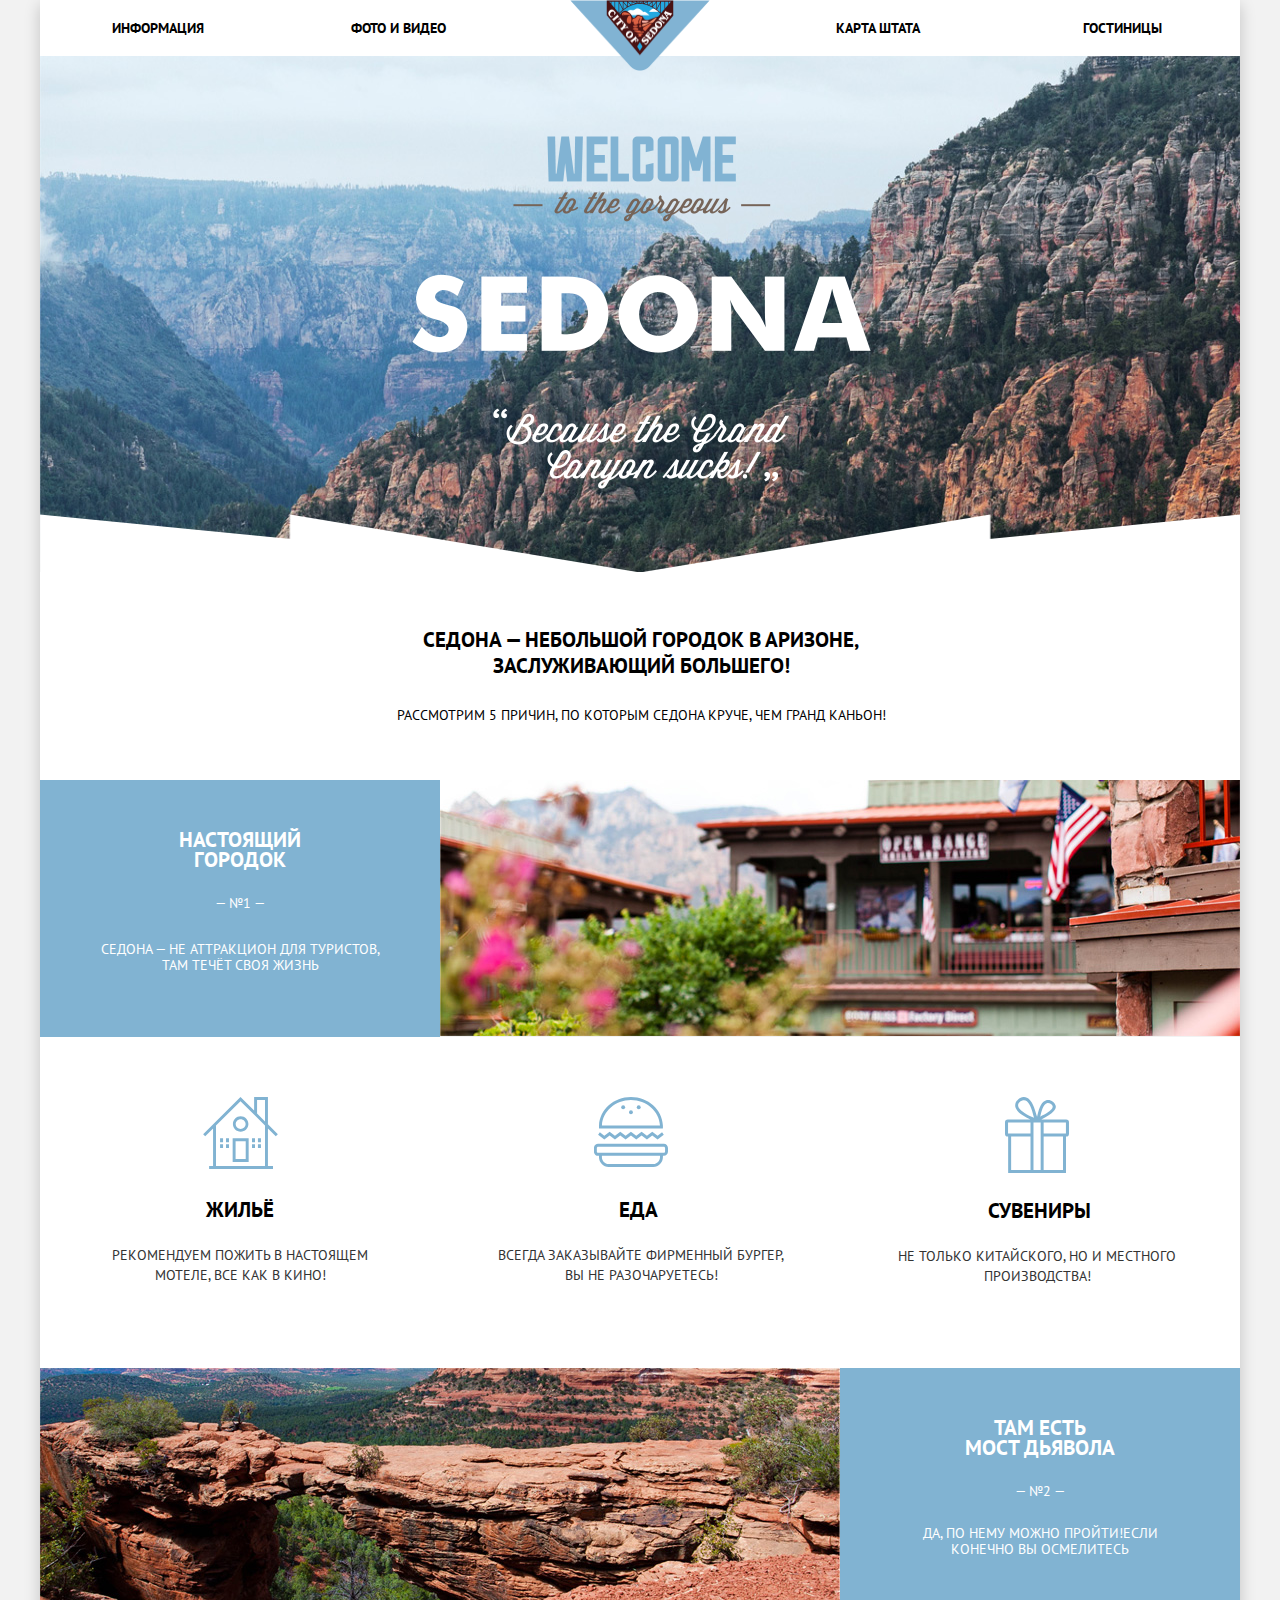
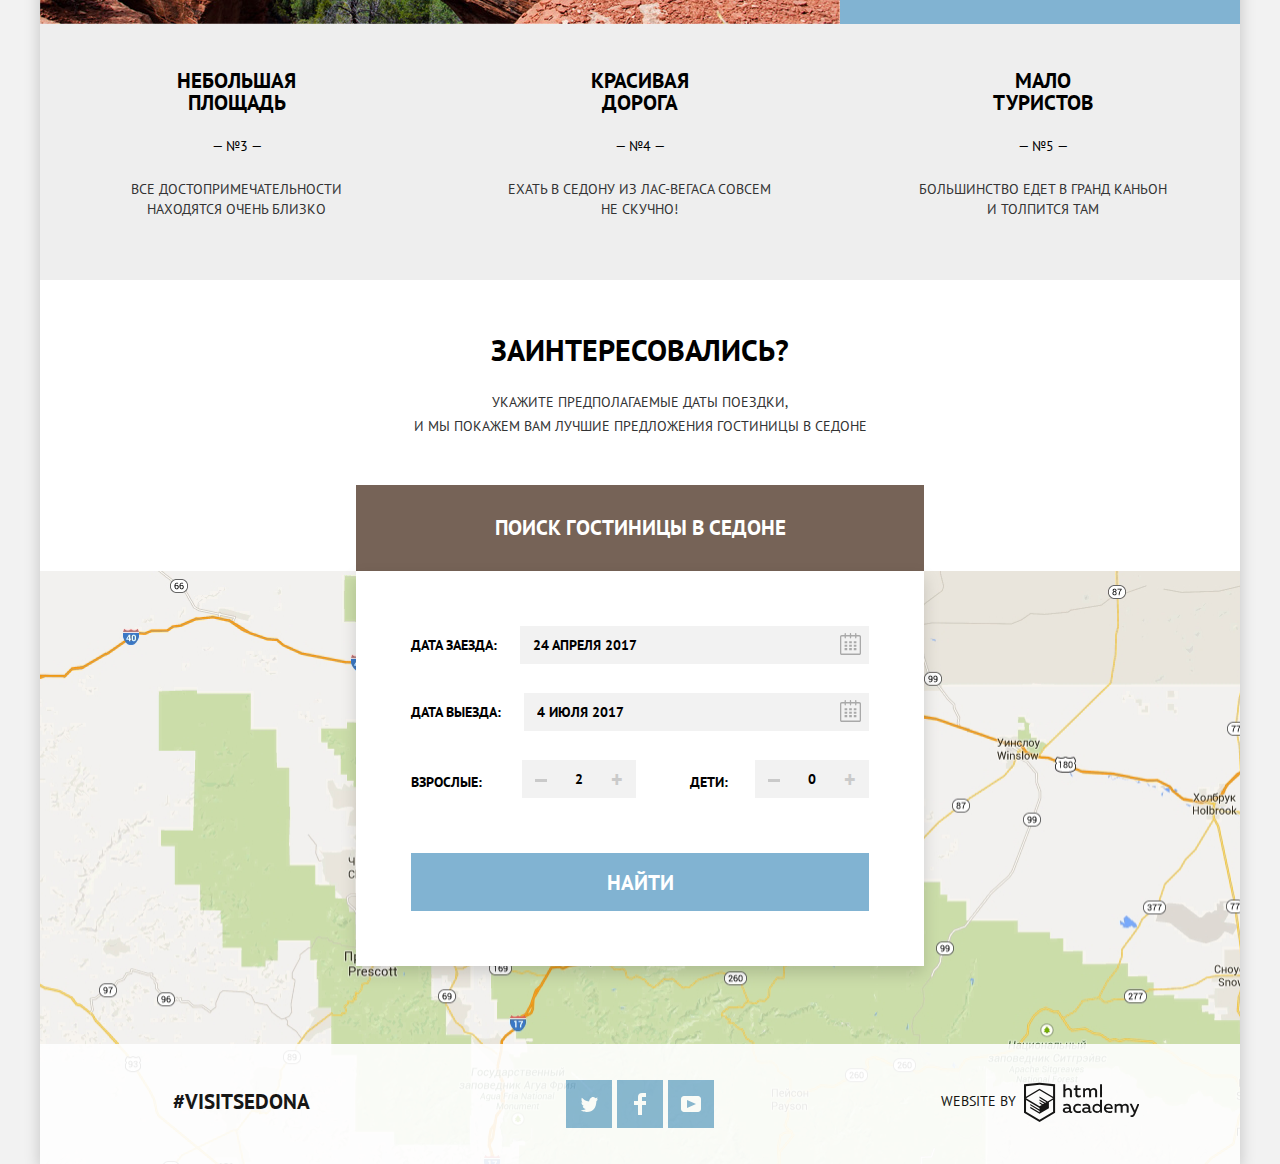
==== commit 262ba6a4: "исправления базовых критериев" ====
--- a/index.html
+++ b/index.html
@@ -12,7 +12,7 @@
 <body>
   <div class="content-wrapper">
     <header class="header">
-      <a class="header-logo" href="catalog.html">
+      <a class="header-logo" href="">
         <img src="img/logo.png" width="140" height="71" alt="основной логотип - ссылка на главную страницу">
       </a>
       <nav class="main-menu">
@@ -47,8 +47,7 @@
         <h1 class="visually-hidden">Информация о седоне</h1>
         <div class="feature">
           <div class="feature-text">
-            <p>Настоящий<br>
-              городок</p>
+            <p>Настоящий городок</p>
             <p>— №1 —</p>
             <p>Седона — не аттракцион для туристов, там течёт своя жизнь</p>
           </div>
@@ -87,7 +86,7 @@
             <p>Все достопримечательности находятся очень близко</p>
           </li>
           <li class="listed-feature">
-            <p>Красивая<br>дорога</p>
+            <p>Красивая дорога</p>
             <p>— №4 —</p>
             <p> Ехать в седону из Лас-Вегаса совсем не скучно!</p>
           </li>
@@ -110,61 +109,47 @@
             <form class="modal-form" action="https://echo.htmlacademy.ru" method="post">
               <div class="modal-container">
                 <div class="check-in-block">
-                  <div class="check-container">
-                    <label for="check-in"><span class="check-in-text">Дата заезда:</span></label>
-                    <div class="condition-form-container">
-                      <input class="condition-form" type="text" name="check-in" id="check-in" value="24 апреля 2017">
-                      <button type="button" class="calendar-button">
-                        <svg class="calendar-1" xmlns="http://www.w3.org/2000/svg" width="21" height="22"
-                          viewBox="0 0 21 22">
-                          <path
-                            d="M19.251 2.025h-2.845V.648c0-.381-.294-.689-.656-.689-.363 0-.656.308-.656.689v1.377h-3.938V.648c0-.381-.294-.689-.655-.689-.363 0-.657.308-.657.689v1.377H5.906V.648c0-.381-.294-.689-.656-.689-.363 0-.657.308-.657.689v1.377H1.75C.784 2.025 0 2.847 0 3.862v16.302C0 21.179.784 22 1.75 22h17.501c.966 0 1.749-.821 1.749-1.836V3.862c0-1.015-.783-1.837-1.749-1.837zm.437 18.139a.448.448 0 0 1-.437.459H1.75a.45.45 0 0 1-.438-.459V3.862a.45.45 0 0 1 .438-.459h2.844v1.378c0 .381.294.689.657.689.362 0 .656-.308.656-.689V3.403h3.938v1.378c0 .381.294.689.657.689.361 0 .655-.308.655-.689V3.403h3.938v1.378c0 .381.293.689.656.689.362 0 .656-.308.656-.689V3.403h2.845c.241 0 .437.206.437.459v16.302z" />
-                          <path
-                            d="M4.594 8.225h2.625v2.066H4.594zM4.594 11.668h2.625v2.067H4.594zM4.594 15.112h2.625v2.066H4.594zM9.188 15.112h2.625v2.066H9.188zM9.188 11.668h2.625v2.067H9.188zM9.188 8.225h2.625v2.066H9.188zM13.781 15.112h2.625v2.066h-2.625zM13.781 11.668h2.625v2.067h-2.625zM13.781 8.225h2.625v2.066h-2.625z" />
-                        </svg>
-                      </button>
-                    </div>
+                  <label class="check-in-text" for="check-in">Дата заезда:</label>
+                  <div class="condition-form-container">
+                    <input class="condition-form" type="text" name="check-in" id="check-in" value="24 апреля 2017">
+                    <button type="button" class="calendar-button">
+                      <svg class="calendar-1" xmlns="http://www.w3.org/2000/svg" width="21" height="22"
+                        viewBox="0 0 21 22">
+                        <path
+                          d="M19.251 2.025h-2.845V.648c0-.381-.294-.689-.656-.689-.363 0-.656.308-.656.689v1.377h-3.938V.648c0-.381-.294-.689-.655-.689-.363 0-.657.308-.657.689v1.377H5.906V.648c0-.381-.294-.689-.656-.689-.363 0-.657.308-.657.689v1.377H1.75C.784 2.025 0 2.847 0 3.862v16.302C0 21.179.784 22 1.75 22h17.501c.966 0 1.749-.821 1.749-1.836V3.862c0-1.015-.783-1.837-1.749-1.837zm.437 18.139a.448.448 0 0 1-.437.459H1.75a.45.45 0 0 1-.438-.459V3.862a.45.45 0 0 1 .438-.459h2.844v1.378c0 .381.294.689.657.689.362 0 .656-.308.656-.689V3.403h3.938v1.378c0 .381.294.689.657.689.361 0 .655-.308.655-.689V3.403h3.938v1.378c0 .381.293.689.656.689.362 0 .656-.308.656-.689V3.403h2.845c.241 0 .437.206.437.459v16.302z" />
+                        <path
+                          d="M4.594 8.225h2.625v2.066H4.594zM4.594 11.668h2.625v2.067H4.594zM4.594 15.112h2.625v2.066H4.594zM9.188 15.112h2.625v2.066H9.188zM9.188 11.668h2.625v2.067H9.188zM9.188 8.225h2.625v2.066H9.188zM13.781 15.112h2.625v2.066h-2.625zM13.781 11.668h2.625v2.067h-2.625zM13.781 8.225h2.625v2.066h-2.625z" />
+                      </svg>
+                    </button>
                   </div>
                 </div>
                 <div class="check-out-block">
-                  <div class="check-container">
-                    <label for="check-out"><span class="check-in-text">Дата выезда:</span></label>
-                    <div class="condition-form-container">
-                      <input class="condition-form" type="text" name="check-out" id="check-out" value="4 июля 2017">
-                      <button type="button" class="calendar-button">
-                        <svg class="calendar-2" xmlns="http://www.w3.org/2000/svg" width="21" height="22"
-                          viewBox="0 0 21 22">
-                          <path
-                            d="M19.251 2.025h-2.845V.648c0-.381-.294-.689-.656-.689-.363 0-.656.308-.656.689v1.377h-3.938V.648c0-.381-.294-.689-.655-.689-.363 0-.657.308-.657.689v1.377H5.906V.648c0-.381-.294-.689-.656-.689-.363 0-.657.308-.657.689v1.377H1.75C.784 2.025 0 2.847 0 3.862v16.302C0 21.179.784 22 1.75 22h17.501c.966 0 1.749-.821 1.749-1.836V3.862c0-1.015-.783-1.837-1.749-1.837zm.437 18.139a.448.448 0 0 1-.437.459H1.75a.45.45 0 0 1-.438-.459V3.862a.45.45 0 0 1 .438-.459h2.844v1.378c0 .381.294.689.657.689.362 0 .656-.308.656-.689V3.403h3.938v1.378c0 .381.294.689.657.689.361 0 .655-.308.655-.689V3.403h3.938v1.378c0 .381.293.689.656.689.362 0 .656-.308.656-.689V3.403h2.845c.241 0 .437.206.437.459v16.302z" />
-                          <path
-                            d="M4.594 8.225h2.625v2.066H4.594zM4.594 11.668h2.625v2.067H4.594zM4.594 15.112h2.625v2.066H4.594zM9.188 15.112h2.625v2.066H9.188zM9.188 11.668h2.625v2.067H9.188zM9.188 8.225h2.625v2.066H9.188zM13.781 15.112h2.625v2.066h-2.625zM13.781 11.668h2.625v2.067h-2.625zM13.781 8.225h2.625v2.066h-2.625z" />
-                        </svg>
-                      </button>
-                    </div>
+                  <label class="check-in-text" for="check-out">Дата выезда:</label>
+                  <div class="condition-form-container">
+                    <input class="condition-form" type="text" name="check-out" id="check-out" value="4 июля 2017">
+                    <button type="button" class="calendar-button">
+                      <svg class="calendar-2" xmlns="http://www.w3.org/2000/svg" width="21" height="22"
+                        viewBox="0 0 21 22">
+                        <path
+                          d="M19.251 2.025h-2.845V.648c0-.381-.294-.689-.656-.689-.363 0-.656.308-.656.689v1.377h-3.938V.648c0-.381-.294-.689-.655-.689-.363 0-.657.308-.657.689v1.377H5.906V.648c0-.381-.294-.689-.656-.689-.363 0-.657.308-.657.689v1.377H1.75C.784 2.025 0 2.847 0 3.862v16.302C0 21.179.784 22 1.75 22h17.501c.966 0 1.749-.821 1.749-1.836V3.862c0-1.015-.783-1.837-1.749-1.837zm.437 18.139a.448.448 0 0 1-.437.459H1.75a.45.45 0 0 1-.438-.459V3.862a.45.45 0 0 1 .438-.459h2.844v1.378c0 .381.294.689.657.689.362 0 .656-.308.656-.689V3.403h3.938v1.378c0 .381.294.689.657.689.361 0 .655-.308.655-.689V3.403h3.938v1.378c0 .381.293.689.656.689.362 0 .656-.308.656-.689V3.403h2.845c.241 0 .437.206.437.459v16.302z" />
+                        <path
+                          d="M4.594 8.225h2.625v2.066H4.594zM4.594 11.668h2.625v2.067H4.594zM4.594 15.112h2.625v2.066H4.594zM9.188 15.112h2.625v2.066H9.188zM9.188 11.668h2.625v2.067H9.188zM9.188 8.225h2.625v2.066H9.188zM13.781 15.112h2.625v2.066h-2.625zM13.781 11.668h2.625v2.067h-2.625zM13.781 8.225h2.625v2.066h-2.625z" />
+                      </svg>
+                    </button>
                   </div>
                 </div>
                 <div class="amount-of-block">
                   <div class="adult-form">
-                    <div class="amount-of-container">
-                      <label for="adults"><span class="adult-form-text">Взрослые:</span></label>
-                      <button class="condition-button amount-change-1" type="button"><span
-                          class="minus"></span></button>
-                      <input class="condition-button people-number" type="text" id="adults" name="amount_of_adults"
-                        value="2">
-                      <button class="condition-button amount-change-2" type="button"><span
-                          class="plus">+</span></button>
-                    </div>
+                    <label class="adult-form-text" for="adults">Взрослые:</label>
+                    <button class="condition-button amount-change-1" type="button"><span class="minus"></span></button>
+                    <input class="condition-button people-number" type="text" id="adults" name="amount_of_adults" value="2">
+                    <button class="condition-button amount-change-2 plus" type="button">+</button>
                   </div>
                   <div class="kids-form">
-                    <div class="amount-of-container">
-                      <label for="kids"><span class="kids-form-text">Дети:</span></label>
-                      <button class="condition-button amount-change-1" type="button"><span
-                          class="minus"></span></button>
-                      <input class="condition-button people-number" type="text" id="kids" name="amount_of_kids"
-                        value="0">
-                      <button class="condition-button amount-change-2" type="button"><span
-                          class="plus">+</span></button>
-                    </div>
+                    <label class="kids-form-text" for="kids">Дети:</label>
+                    <button class="condition-button amount-change-1" type="button"><span class="minus"></span></button>
+                    <input class="condition-button people-number" type="text" id="kids" name="amount_of_kids" value="0">
+                    <button class="condition-button amount-change-2 plus" type="button">+</button>
                   </div>
                 </div>
               </div>
--- a/css/style-min.css
+++ b/css/style-min.css
@@ -1 +1 @@
-body{font-family:"PT Sans","Arial",sans-serif;background-color:#f2f2f2;font-size:14px;text-transform:uppercase;margin:0}.content-wrapper{max-width:1200px;margin:auto;box-shadow:0 5px 15px 0 rgba(0,1,1,.2)}.visually-hidden{position:absolute;clip:rect(0 0 0 0);width:1px;height:1px;margin:-1px}.main-menu{font-size:14px;line-height:26px;color:#fff;font-weight:700;background-color:#fff;position:relative;padding:15px 0}.main-backgorund-photo{position:absolute;top:-80px}.site-navigation{padding:0;margin:0;display:flex}.main-menu li:nth-child(1),.main-menu li:nth-child(2){text-align:left}.main-menu li:nth-child(3),.main-menu li:nth-child(4){text-align:right}.main-menu li:first-child{margin-left:72px;margin-right:147px}.main-menu li:nth-child(2){margin-right:390px}.main-menu li:nth-child(3){margin-right:163px}.site-navigation a{color:#000;text-decoration:none}.site-navigation a:hover,.site-navigation a:focus{color:#81b3d2}.site-navigation a:active{color:rgba(0,0,0,.3)}.header-logo{position:absolute;top:0;left:0;right:0;margin:auto;width:140px;z-index:1}.welcome-photo{position:relative;margin-left:372px;margin-right:373px;margin-bottom:22px}.mask{margin-bottom:-1px;position:relative;left:-1px}.greetings{display:flex;flex-wrap:wrap;position:relative;flex-direction:column;justify-content:space-between}.greetings-text{background-color:#fff;text-align:center}.greetings-text p{margin-top:0;margin-bottom:0}.main-greeting{width:500px;margin:auto;font-weight:700;line-height:26px;font-size:21px;padding-top:58px}.second-greeting{padding-top:29px;padding-bottom:45px;line-height:20px}.feature{display:flex;justify-content:stretch;align-items:stretch;width:100%;overflow:hidden}.feature-text{background-color:#81b3d2;text-align:center;color:#fff;width:400px}.feature-text:first-of-type p:last-child{width:300px;margin:auto}.feature-text p:first-child{font-weight:700;font-size:21px;color:#fff;padding-top:50px;padding-bottom:25px;line-height:20px}.feature-text p:last-child{padding-bottom:64px}.feature-text p:nth-child(2){padding-bottom:30px}.feature-text:nth-child(2) p:nth-child(2){padding-bottom:25px}.feature-text p{margin:0}.advices{list-style:none;background-color:#fff;display:flex;flex-wrap:wrap;width:100%;justify-content:space-between;margin-top:0;margin-bottom:0;padding-left:0;padding-top:60px;padding-bottom:82px;box-sizing:border-box}.advices-name{padding-top:28px;padding-bottom:25px}.advice{text-align:center;box-sizing:border-box}.advices li:first-of-type{padding-left:70px}.advices li:last-of-type{margin-right:58px}.advice p:first-of-type{font-size:21px;line-height:20px;color:#000;font-weight:700}.advice p:last-of-type{color:#333;line-height:20px}.advice p{margin:0}.advice:first-of-type p:last-of-type{width:260px}.advice:nth-of-type(2) p:last-child{width:290px;margin-left:20px}.advice:nth-of-type(2) .advices-name{margin-left:15px;margin-top:2px}.advice:nth-of-type(3) p:last-child{width:290px}.advice:nth-of-type(3) .advices-name{margin-right:-5px;margin-top:-3px}.feature-image{box-sizing:border-box}.feature-list{list-style:none;background-color:#eee;display:flex;flex-wrap:wrap;justify-content:space-around;margin-top:0;margin-bottom:0;padding-left:0;min-height:256px}.listed-feature{text-align:center;line-height:22px}.listed-feature p:first-child{width:130px;margin:auto;font-size:21px;color:#000;font-weight:700;padding-top:46px;padding-bottom:25px;margin-bottom:-4px}.listed-feature p:nth-child(2){margin-bottom:-3px}.listed-feature p:last-of-type{width:250px;color:#333;line-height:20px;padding-top:25px;padding-bottom:54px}.listed-feature:nth-of-type(2) p:last-of-type{width:270px}.listed-feature p{margin:0}.hotel-search{text-align:center;margin-left:auto;margin-right:auto;position:relative}.modal-window{text-align:center;margin-left:auto;margin-right:auto;background-color:#fff;box-shadow:0 7px 15px 0 rgba(0,1,1,.15);width:568px;position:absolute;left:0;right:0;top:100%}.container{display:flex;flex-wrap:wrap;width:100%;flex-direction:column;justify-content:space-between;background-color:#fff}.container p{margin:0;line-height:24px}.search-head{font-size:30px;font-weight:700;line-height:36px;color:#000;margin-top:0;margin-bottom:0;padding-top:52px;padding-bottom:22px}.hotel-search p{color:#333}.modal-button{font-size:21px;font-weight:700;line-height:26px;color:#fff;width:568px;height:86px;margin-left:auto;margin-right:auto;margin-top:47px;background-color:#766357;text-transform:uppercase;cursor:pointer;border:none}.modal-button:hover{background-color:#604e43}.modal-button:active{color:rgba(255,255,255,.3);background-color:#503e33}.condition-block label:first-of-type{font-weight:700;line-height:1.86;text-align:left;color:#000}.map{position:relative;z-index:-2;width:100%;display:flex;background:url(../img/map.png) no-repeat}.iframe-map{z-index:-1;border:0;width:100%}.modal-window{box-sizing:border-box;display:flex;flex-wrap:wrap;width:568px;-webkit-transition:max-height 0.5s;-moz-transition:max-height 0.5s;-ms-transition:height 0.5s;transition:max-height 0.5s;max-height:1000px;overflow:hidden}.modal-window.closed{max-height:0}.modal-form{padding:55px;width:100%}.modal-button:active .modal-window{animation-name:slide;animation-duration:5s}.modal-container{display:flex;width:100%;flex-direction:column;flex-wrap:wrap}.check-in-block{display:flex;width:100%;flex-wrap:wrap;justify-content:space-around;margin-bottom:29px}.check-out-block{display:flex;width:100%;flex-wrap:wrap;margin-bottom:29px}.amount-of-block{display:flex;width:100%;flex-wrap:wrap}.check-in-text{font-size:14px;font-weight:700;line-height:26px;text-align:left;color:#000;margin-right:20px}.condition-form-container{position:relative;display:flex;flex-grow:1}.condition-form-container:first-of-type{padding-left:3px}.check-container{display:flex;align-items:center;flex-wrap:wrap;width:100%}.condition-form{width:100%;font-size:14px;font-weight:700;line-height:26px;text-align:left;text-transform:uppercase;padding-left:13px;padding-top:6px;padding-bottom:6px;color:#000;box-sizing:border-box;background-color:#f2f2f2;border:none}.condition-form:hover{background-color:#ebebeb}.condition-form:focus{height:38px;border:solid 1px #e5e5e5;background-color:#fff;outline:transparent}.calendar-button{margin:0;padding:0;border:none}.calendar-1,.calendar-2{fill:#a9a9a9;position:absolute;top:7px;right:8px}.calendar-1:hover,.calendar-2:hover{fill:black}.calendar-1:focus,.calendar-2:focus{fill:black}.calendar-1:active,.calendar-2:active{fill:#81b3d2}.amount-of-block{display:flex;align-items:center;flex-wrap:wrap;justify-content:space-between}.adult-form{display:flex;justify-content:space-around;align-items:center;flex-wrap:wrap}.kids-form{display:flex;justify-content:space-around;align-items:center;flex-wrap:wrap}.adult-form-text,.kids-form-text{font-size:14px;font-weight:700;line-height:26px;text-align:left;color:#000}.adult-form-text{margin-right:40px}.kids-form-text{margin-right:27px}.amount-of-container{display:flex;flex-wrap:wrap}.amount-change-1,.amount-change-2{border:none;position:relative}.minus{content:"";display:inline-block;width:12px;height:3px;background-color:#cacaca;vertical-align:middle}.plus{font-weight:600;font-size:22px;color:#cacaca}.amount-change-1:hover span{background-color:#000}.amount-change-1:active span{background-color:#81b3d2}.amount-change-2:hover span{color:#000}.amount-change-2:active span{color:#81b3d2}.condition-button{width:38px;height:38px;background-color:#f2f2f2}.condition-button:hover{background-color:#ebebeb}.condition-button:focus{height:38px;border:solid 1px #e5e5e5;background-color:#fff;outline:transparent}.people-number{font-size:14px;font-weight:700;text-align:center;color:#000;border:none;padding:0}.search-button{width:100%;height:58px;background-color:#81b3d2;font-size:21px;font-weight:700;text-transform:uppercase;line-height:25px;text-align:center;color:#fff;margin-top:55px;padding:0;outline:0;border:0;cursor:pointer;border:none}.search-button:hover{background-color:#669ec0}.search-button:focus{background-color:#669ec0}.search-button:active{background-color:#5496bd;color:rgba(255,255,255,.3)}.search-form{color:#fff;width:100%;background:#000 url(../img/filter-background.jpg) no-repeat 50% -295px}.checkbox-containter{display:flex}.search-checkbox{display:flex;flex-direction:column;justify-content:center;border:none;margin:0;margin-top:31px;flex-wrap:wrap}.search-checkbox:first-child{padding-left:72px;padding-right:105px}.checkbox-filter{display:flex;padding-bottom:27px;cursor:pointer;flex-wrap:wrap}.cost-block{display:flex;width:100%;flex-direction:column;align-items:flex-end;margin-right:0;overflow:hidden}.checkbox-head{font-size:16px;font-weight:700;line-height:16px;margin-bottom:23px}.cost-head{margin-bottom:13px;padding-left:5px}.cost-container{margin-right:74px;margin-top:31px}.checkbox-condition{line-height:18px;padding-left:42px;cursor:pointer}.checkbox-filter span{position:relative}.checkbox-field+span:before{content:"";position:absolute;width:27px;height:27px;background-image:url(../img/checkbox-off.svg);background-repeat:no-repeat;z-index:1;left:-2px;top:-3px}.checkbox-field:checked+span:after{content:"";position:absolute;width:27px;height:27px;background-image:url(../img/checkbox-on.svg);background-repeat:no-repeat;z-index:2;left:-2px;top:-3px}.checkbox-field:checked+span:before{display:none}.checkbox-field:disabled+span:before{content:"";position:absolute;width:27px;height:27px;background-image:url(../img/checkbox-off-dis.svg);background-repeat:no-repeat;z-index:1;left:-2px;top:-3px}.checkbox-field:checked:disabled+span:after{content:"";position:absolute;width:27px;height:27px;background-image:url(../img/checkbox-on-dis.svg);background-repeat:no-repeat;z-index:2;left:-2px;top:-3px}.checkbox-field:focus+span{opacity:1}.cost{border:solid 2px #fff;border-radius:2px;width:314px;text-align:center;color:#fff;margin-top:13px;padding-top:6px;padding-bottom:6px;position:relative;display:flex;justify-content:stretch;flex-wrap:wrap;margin-bottom:20px}.starting-cost-name{padding-left:68px;padding-right:85px}.starting-cost,.ending-cost{position:relative;color:white;background:none;border:none;width:40px;margin:0;cursor:pointer}.cost:after{content:"";width:2px;height:20px;background-color:#fff;position:absolute;right:154px}.double-slider{position:relative;margin-bottom:32px}.slider-scale{height:2px;background:rgba(255,255,255,.3)}.slider-bar{width:265px;height:2px;background-color:#fff}.slider-range{position:absolute;top:-9px;width:22px;height:20px;background:url(../img/slider-button-1.png) no-repeat;cursor:pointer}.slider-range:hover{height:22px;background-image:url(../img/slider-button-2.png)}.min-range{left:0}.max-range{left:255px}.show-button{text-transform:uppercase;width:133px;line-height:18px;border:solid 2px #fff;border-radius:2px;background-color:transparent;color:#fff;margin-right:170px;padding-top:5px;padding-bottom:5px;cursor:pointer}.show-button:hover{border:solid 2px #fff;background-color:#fff;color:#000}.sorting-container{background-color:#fff;display:flex;width:100%;align-items:center;padding-left:72px;padding-top:32px;padding-bottom:32px;box-sizing:border-box}.search-result{font-size:21px;font-weight:700;line-height:24px;color:#000}.sorting{font-size:12px;line-height:18px;color:#000;margin-left:49px;margin-right:40px}.sorting-type{list-style:none;padding:0;margin:0;display:flex;flex-wrap:wrap}.sorting-link{opacity:.3;font-size:12px;line-height:18px;color:rgba(0,0,0,.3);text-decoration:none;margin-right:33px;border-bottom:1px dotted #81b3d2}.sorting-link:hover{color:#81b3d2;opacity:1;border-bottom:1px dotted #81b3d2}.sorting-link:active{color:black;text-decoration:none;opacity:1;border-bottom:none}.price-sorting{opacity:1;color:#81b3d2;text-decoration:none;border-bottom:none}.arrow-container{margin-left:460px}.arrow-button{background-color:#fff;outline:0;border:0;cursor:pointer}.arrow-down{fill:#81b3d2}.arrow-up{fill:#cacaca}.arrow-down:hover,.arrow-up:hover{fill:black}.arrow-down:active,.arrow-up:active{fill:#81b3d2}.arrow-down:focus,.arrow-up:focus{fill:black}.hotel-section{background-color:#fff}.hotel-list{list-style:none;margin:0;padding:0}.hotel-container{display:flex;padding:30px 72px;border-bottom:1px solid rgba(0,0,0,.1);flex-wrap:wrap}.hotel-container:first-of-type{border-top:1px solid rgba(0,0,0,.1)}.hotel-image{padding-right:30px}.hotel-information{font-size:14px;line-height:18px;color:#333;display:inline-block;margin-bottom:15px;vertical-align:baseline}.hotel-name{font-size:21px;font-weight:700;line-height:18px;color:#000;margin-bottom:17px;text-decoration:none}.hotel-name:hover{color:#81b3d2}.hotel-name:active{color:rgba(0,0,0,.3)}.detail-button{display:inline-block;vertical-align:middle;text-align:center;width:110px;margin-right:3px;padding-top:5px;padding-bottom:5px;cursor:pointer;font-size:14px;line-height:17px;font-weight:700;color:#fff;text-transform:uppercase;text-decoration:none;background-color:#81b3d2;outline:0;border:0;border-color:none}.hotel-wrapper{flex-grow:1}.detail-button:hover{background-color:#669ec0}.detail-button:active{background-color:#5496bd;color:rgba(255,255,255,.3)}.detail-button:focus{background-color:#669ec0}.reservation-button{display:inline-block;vertical-align:middle;text-align:center;width:142px;line-height:17px;background-color:#766357;font-weight:700;color:#fff;text-transform:uppercase;text-decoration:none;outline:0;border:0;padding-top:5px;padding-bottom:5px;cursor:pointer}.reservation-button:hover{background-color:#604e43}.reservation-button:active{background-color:#503e33;color:rgba(255,255,255,.3)}.reservation-button:focus{background-color:#604e43}.hotel-raiting{display:flex;flex-direction:column;justify-content:space-between;align-items:flex-end;flex-wrap:wrap;margin-top:-4px;margin-bottom:3px;margin-right:-1px}.stars{margin-right:5px}.rating{width:110px;background-color:#f2f2f2;padding-top:5px;padding-bottom:5px;font-size:14px;line-height:18px;text-align:center;color:#666}.footer{position:relative;z-index:1;width:100%;opacity:.9;background-color:#fff;display:flex;justify-content:space-between;align-items:center}.footer-index{margin-top:-120px}.footer-social{display:flex;flex-wrap:wrap;justify-content:center;text-align:center;list-style:none;margin:0;padding-top:36px;padding-bottom:36px;margin-left:29px;padding-left:0}.social-button{width:46px;height:48px;background-color:#81b3d2;vertical-align:middle;margin-right:5px;cursor:pointer}.social-button:last-child{margin-right:0}.social-link{display:flex;flex-wrap:wrap;height:100%;align-items:center;justify-content:center}.social-button:hover,.social-button:focus{background-color:#669ec0}.social-button:active{background-color:#5496bd}.social-link:active{opacity:.3}.footer-tag{display:flex;justify-content:center;align-items:center;margin-left:133px;padding-bottom:5px}.footer-tag p{font-size:21px;font-weight:700;line-height:24px;text-align:center;color:#000;margin:0}.footer-copyrights{display:flex;flex-wrap:wrap;align-items:center;justify-content:center;align-items:center;margin-bottom:6px;margin-right:101px}.copyrights-link{margin-top:5px;text-decoration:none}.html-logo{fill:#000}.html-logo:hover{fill:#81b3d2}.html-logo:active{fill:#bdbbbc}.footer-copyrights p{line-height:26px;color:#000;padding-right:8px;margin:0}.welcome-wrapper{position:relative;padding-top:80px;overflow:hidden;background-image:url(../img/background-photo.jpg);background-position:center -80px;background-repeat:no-repeat;background-size:1200px 773px}.head-name{margin-top:-3px;margin-left:2px;margin-bottom:8px}.hotel-cost{margin-left:35px;color:#333}.hotel-container:nth-child(2) .hotel-cost{margin-left:60px}.hotel-container:nth-child(3) .hotel-cost{margin-left:18px}li .catalog-active{color:#766357}+body{font-family:"PT Sans","Arial",sans-serif;background-color:#f2f2f2;font-size:14px;text-transform:uppercase;margin:0}.content-wrapper{width:1200px;position:relative;margin:auto;box-shadow:0 5px 15px 0 rgba(0,1,1,.2)}.visually-hidden{position:absolute;clip:rect(0 0 0 0);width:1px;height:1px;margin:-1px}.main-menu{font-size:14px;line-height:26px;color:#fff;font-weight:700;background-color:#fff;position:relative;padding:15px 0}.main-backgorund-photo{position:absolute;top:-80px}.site-navigation{padding:0;margin:0;display:flex}.main-menu li:nth-child(1),.main-menu li:nth-child(2){text-align:left}.main-menu li:nth-child(3),.main-menu li:nth-child(4){text-align:right}.main-menu li:first-child{margin-left:72px;margin-right:147px}.main-menu li:nth-child(2){margin-right:390px}.main-menu li:nth-child(3){margin-right:163px}.site-navigation a{color:#000;text-decoration:none}.site-navigation a:hover,.site-navigation a:focus{color:#81b3d2}.site-navigation a:active{color:rgba(0,0,0,.3)}.header-logo{position:absolute;top:0;left:0;right:0;margin:auto;width:140px;z-index:1}.welcome-photo{position:relative;margin-left:372px;margin-right:373px;margin-bottom:22px}.mask{margin-bottom:-1px;position:relative;left:-1px}.greetings{display:flex;flex-wrap:wrap;position:relative;flex-direction:column;justify-content:space-between}.greetings-text{background-color:#fff;text-align:center}.greetings-text p{margin-top:0;margin-bottom:0}.main-greeting{width:500px;margin:auto;font-weight:700;line-height:26px;font-size:21px;padding-top:55px}.second-greeting{padding-top:26px;padding-bottom:55px;line-height:20px}.feature{display:flex;justify-content:stretch;align-items:stretch;width:100%;overflow:hidden}.feature-text{background-color:#81b3d2;text-align:center;color:#fff;width:400px}.feature-text:first-of-type p:last-child{width:300px;margin:auto}.feature-text p:first-child{font-weight:700;font-size:21px;color:#fff;padding-top:50px;padding-bottom:25px;line-height:20px;width:200px;margin:auto}.feature-text p:last-child{padding-bottom:64px}.feature-text p:nth-child(2){padding-bottom:30px}.feature-text:nth-child(2) p:nth-child(2){padding-bottom:25px}.feature-text p{margin:0}.advices{list-style:none;background-color:#fff;display:flex;flex-wrap:wrap;width:100%;justify-content:space-between;margin-top:0;margin-bottom:0;padding-left:0;padding-top:60px;padding-bottom:82px;box-sizing:border-box}.advices-name{padding-top:28px;padding-bottom:25px}.advice{text-align:center;box-sizing:border-box}.advices li:first-of-type{padding-left:70px}.advices li:last-of-type{margin-right:58px}.advice p:first-of-type{font-size:21px;line-height:20px;color:#000;font-weight:700}.advice p:last-of-type{color:#333;line-height:20px}.advice p{margin:0}.advice:first-of-type p:last-of-type{width:260px}.advice:nth-of-type(2) p:last-child{width:290px;margin-left:20px}.advice:nth-of-type(2) .advices-name{margin-left:15px;margin-top:2px}.advice:nth-of-type(3) p:last-child{width:290px}.advice:nth-of-type(3) .advices-name{margin-right:-5px;margin-top:-3px}.feature-image{box-sizing:border-box}.feature-list{list-style:none;background-color:#eee;display:flex;flex-wrap:wrap;justify-content:space-around;margin-top:0;margin-bottom:0;padding-left:0;min-height:256px}.listed-feature{text-align:center;line-height:22px}.listed-feature p:first-child{width:130px;margin:auto;font-size:21px;color:#000;font-weight:700;padding-top:46px;padding-bottom:25px;margin-bottom:-4px}.listed-feature p:nth-child(2){margin-bottom:-3px}.listed-feature p:last-of-type{width:250px;color:#333;line-height:20px;padding-top:25px;padding-bottom:54px}.listed-feature:nth-of-type(2) p:last-of-type{width:270px}.listed-feature p{margin:0}.hotel-search{text-align:center;margin-left:auto;margin-right:auto;position:relative}.modal-window{text-align:center;margin-left:auto;margin-right:auto;background-color:#fff;box-shadow:0 7px 15px 0 rgba(0,1,1,.15);width:568px;position:absolute;left:0;right:0;top:100%}.container{display:flex;flex-wrap:wrap;width:100%;flex-direction:column;justify-content:space-between;background-color:#fff}.container p{margin:0;line-height:24px}.search-head{font-size:30px;font-weight:700;line-height:36px;color:#000;margin-top:0;margin-bottom:0;padding-top:52px;padding-bottom:22px}.hotel-search p{color:#333}.modal-button{font-size:21px;font-weight:700;line-height:26px;color:#fff;width:568px;height:86px;margin-left:auto;margin-right:auto;margin-top:47px;background-color:#766357;text-transform:uppercase;cursor:pointer;border:none}.modal-button:hover{background-color:#604e43}.modal-button:active{color:rgba(255,255,255,.3);background-color:#503e33}.condition-block label:first-of-type{font-weight:700;line-height:1.86;text-align:left;color:#000}.map{position:relative;z-index:-2;width:100%;display:flex;background-image:url(../img/map.png);background-repeat:no-repeat;background-size:1200px 593px}.iframe-map{z-index:-1;border:0;width:100%}.modal-window{box-sizing:border-box;display:flex;flex-wrap:wrap;width:568px;-webkit-transition:max-height 0.5s;-moz-transition:max-height 0.5s;-ms-transition:height 0.5s;transition:max-height 0.5s;max-height:1000px;overflow:hidden}.modal-window.closed{max-height:0}.modal-form{padding:55px;width:100%}.modal-button:active .modal-window{animation-name:slide;animation-duration:5s}.modal-container{display:flex;width:100%;flex-direction:column;flex-wrap:wrap}.check-in-block{display:flex;width:100%;flex-wrap:wrap;justify-content:space-around;margin-bottom:29px;align-items:center}.check-out-block{display:flex;width:100%;flex-wrap:wrap;margin-bottom:29px;align-items:center}.check-in-text{font-size:14px;font-weight:700;line-height:26px;text-align:left;color:#000;margin-right:20px}.condition-form-container{position:relative;display:flex;flex-grow:1}.condition-form-container:first-of-type{padding-left:3px}.condition-form{width:100%;font-size:14px;font-weight:700;line-height:26px;text-align:left;text-transform:uppercase;padding-left:13px;padding-top:6px;padding-bottom:6px;color:#000;box-sizing:border-box;background-color:#f2f2f2;border:none}.condition-form:hover{background-color:#ebebeb}.condition-form:focus{height:38px;border:solid 1px #e5e5e5;background-color:#fff;outline:transparent}.calendar-button{margin:0;padding:0;border:none}.calendar-1,.calendar-2{fill:#a9a9a9;position:absolute;top:7px;right:8px}.calendar-1:hover,.calendar-2:hover{fill:black}.calendar-1:focus,.calendar-2:focus{fill:black}.calendar-1:active,.calendar-2:active{fill:#81b3d2}.amount-of-block{display:flex;width:100%;align-items:center;flex-wrap:wrap;justify-content:space-between}.adult-form{display:flex;justify-content:space-around;align-items:center;flex-wrap:wrap}.kids-form{display:flex;justify-content:space-around;align-items:center;flex-wrap:wrap}.adult-form-text,.kids-form-text{font-size:14px;font-weight:700;line-height:26px;text-align:left;color:#000;margin-top:5px}.adult-form-text{margin-right:40px}.kids-form-text{margin-right:27px}.amount-change-1,.amount-change-2{border:none;position:relative}.plus{font-weight:600;font-size:22px;color:#cacaca}.amount-change-1:hover span{background-color:#000}.amount-change-1:active span{background-color:#81b3d2}.plus:hover{color:#000}.plus:active{color:#81b3d2}.condition-button{width:38px;height:38px;background-color:#f2f2f2}.condition-button:hover{background-color:#ebebeb;border:none}.condition-button:focus{background-color:#fff;outline:transparent}.minus{content:"";display:inline-block;width:12px;height:3px;background-color:#cacaca;vertical-align:middle}.people-number{font-size:14px;font-weight:700;text-align:center;color:#000;border:none;padding:0}.search-button{width:100%;height:58px;background-color:#81b3d2;font-size:21px;font-weight:700;text-transform:uppercase;line-height:25px;text-align:center;color:#fff;margin-top:55px;padding:0;outline:0;border:0;cursor:pointer;border:none}.search-button:hover{background-color:#669ec0}.search-button:focus{background-color:#669ec0}.search-button:active{background-color:#5496bd;color:rgba(255,255,255,.3)}.search-form{color:#fff;width:100%;background:#000 url(../img/filter-background.jpg) no-repeat 50% -295px}.checkbox-containter{display:flex}.search-checkbox{display:flex;flex-direction:column;justify-content:center;border:none;margin:0;margin-top:31px;flex-wrap:wrap}.search-checkbox:first-child{padding-left:72px;padding-right:105px}.checkbox-filter{display:flex;padding-bottom:27px;cursor:pointer;flex-wrap:wrap}.cost-block{display:flex;width:100%;flex-direction:column;align-items:flex-end;margin-right:0;overflow:hidden}.checkbox-head{font-size:16px;font-weight:700;line-height:16px;margin-bottom:23px}.cost-head{margin-bottom:13px;padding-left:5px}.cost-container{margin-right:74px;margin-top:31px}.checkbox-condition{line-height:18px;padding-left:42px;cursor:pointer}.checkbox-filter span{position:relative}.checkbox-field+span:before{content:"";position:absolute;width:27px;height:27px;background-image:url(../img/checkbox-off.svg);background-repeat:no-repeat;z-index:1;left:-2px;top:-3px}.checkbox-field:checked+span:after{content:"";position:absolute;width:27px;height:27px;background-image:url(../img/checkbox-on.svg);background-repeat:no-repeat;z-index:2;left:-2px;top:-3px}.checkbox-field:checked+span:before{display:none}.checkbox-field:disabled+span:before{content:"";position:absolute;width:27px;height:27px;background-image:url(../img/checkbox-off-dis.svg);background-repeat:no-repeat;z-index:1;left:-2px;top:-3px}.checkbox-field:checked:disabled+span:after{content:"";position:absolute;width:27px;height:27px;background-image:url(../img/checkbox-on-dis.svg);background-repeat:no-repeat;z-index:2;left:-2px;top:-3px}.checkbox-field:focus+span{opacity:1}.cost{border:solid 2px #fff;border-radius:2px;width:314px;text-align:center;color:#fff;margin-top:13px;padding-top:6px;padding-bottom:6px;position:relative;display:flex;justify-content:stretch;flex-wrap:wrap;margin-bottom:20px}.starting-cost-name{padding-left:68px;padding-right:85px}.starting-cost,.ending-cost{position:relative;color:white;background:none;border:none;width:40px;margin:0;cursor:pointer}.cost:after{content:"";width:2px;height:20px;background-color:#fff;position:absolute;right:154px}.double-slider{position:relative;margin-bottom:32px}.slider-scale{height:2px;background:rgba(255,255,255,.3)}.slider-bar{width:265px;height:2px;background-color:#fff}.slider-range{position:absolute;top:-9px;width:22px;height:20px;background:url(../img/slider-button-1.png) no-repeat;cursor:pointer}.slider-range:hover{height:22px;background-image:url(../img/slider-button-2.png)}.min-range{left:0}.max-range{left:255px}.show-button{text-transform:uppercase;width:133px;line-height:18px;border:solid 2px #fff;border-radius:2px;background-color:transparent;color:#fff;margin-right:170px;padding-top:5px;padding-bottom:5px;cursor:pointer}.show-button:hover{border:solid 2px #fff;background-color:#fff;color:#000}.sorting-container{background-color:#fff;display:flex;width:100%;align-items:center;padding-left:72px;padding-top:32px;padding-bottom:32px;box-sizing:border-box}.search-result{font-size:21px;font-weight:700;line-height:24px;color:#000}.sorting{font-size:12px;line-height:18px;color:#000;margin-left:49px;margin-right:40px}.sorting-type{list-style:none;padding:0;margin:0;display:flex;flex-wrap:wrap}.sorting-link{opacity:.3;font-size:12px;line-height:18px;color:rgba(0,0,0,.3);text-decoration:none;margin-right:33px;border-bottom:1px dotted #81b3d2}.sorting-link:hover{color:#81b3d2;opacity:1;border-bottom:1px dotted #81b3d2}.sorting-link:active{color:black;text-decoration:none;opacity:1;border-bottom:none}.price-sorting{opacity:1;color:#81b3d2;text-decoration:none;border-bottom:none}.arrow-container{margin-left:460px}.arrow-button{background-color:#fff;outline:0;border:0;cursor:pointer}.arrow-down{fill:#81b3d2}.arrow-up{fill:#cacaca}.arrow-down:hover,.arrow-up:hover{fill:black}.arrow-down:active,.arrow-up:active{fill:#81b3d2}.arrow-down:focus,.arrow-up:focus{fill:black}.hotel-section{background-color:#fff}.hotel-list{list-style:none;margin:0;padding:0}.hotel-container{display:flex;padding:30px 72px;border-bottom:1px solid rgba(0,0,0,.1);flex-wrap:wrap}.hotel-container:first-of-type{border-top:1px solid rgba(0,0,0,.1)}.hotel-image{padding-right:30px}.hotel-information{font-size:14px;line-height:18px;color:#333;display:inline-block;margin-bottom:15px;vertical-align:middle}.hotel-name{font-size:21px;font-weight:700;line-height:18px;color:#000;margin-bottom:17px;text-decoration:none}.hotel-name:hover{color:#81b3d2}.hotel-name:active{color:rgba(0,0,0,.3)}.detail-button{display:inline-block;vertical-align:middle;text-align:center;width:110px;margin-right:3px;padding-top:5px;padding-bottom:5px;cursor:pointer;font-size:14px;line-height:17px;font-weight:700;color:#fff;text-transform:uppercase;text-decoration:none;background-color:#81b3d2;outline:0;border:0;border-color:none}.hotel-wrapper{flex-grow:1}.detail-button:hover{background-color:#669ec0}.detail-button:active{background-color:#5496bd;color:rgba(255,255,255,.3)}.detail-button:focus{background-color:#669ec0}.reservation-button{display:inline-block;vertical-align:middle;text-align:center;width:142px;line-height:17px;background-color:#766357;font-weight:700;color:#fff;text-transform:uppercase;text-decoration:none;outline:0;border:0;padding-top:5px;padding-bottom:5px;cursor:pointer}.reservation-button:hover{background-color:#604e43}.reservation-button:active{background-color:#503e33;color:rgba(255,255,255,.3)}.reservation-button:focus{background-color:#604e43}.hotel-raiting{display:flex;flex-direction:column;justify-content:space-between;align-items:flex-end;flex-wrap:wrap;margin-top:-4px;margin-bottom:3px;margin-right:-1px}.stars{margin-right:5px}.rating{width:110px;background-color:#f2f2f2;padding-top:5px;padding-bottom:5px;font-size:14px;line-height:18px;text-align:center;color:#666}.footer{position:relative;z-index:1;width:100%;opacity:.9;background-color:#fff;display:flex;justify-content:space-between;align-items:center}.footer-index{margin-top:-120px}.footer-social{display:flex;flex-wrap:wrap;justify-content:center;text-align:center;list-style:none;margin:0;padding-top:36px;padding-bottom:36px;margin-left:29px;padding-left:0}.social-button{width:46px;height:48px;background-color:#81b3d2;vertical-align:middle;margin-right:5px;cursor:pointer}.social-button:last-child{margin-right:0}.social-link{display:flex;flex-wrap:wrap;height:100%;align-items:center;justify-content:center}.social-button:hover,.social-button:focus{background-color:#669ec0}.social-button:active{background-color:#5496bd}.social-link:active{opacity:.3}.footer-tag{display:flex;justify-content:center;align-items:center;margin-left:133px;padding-bottom:5px}.footer-tag p{font-size:21px;font-weight:700;line-height:24px;text-align:center;color:#000;margin:0}.footer-copyrights{display:flex;flex-wrap:wrap;align-items:center;justify-content:center;align-items:center;margin-bottom:6px;margin-right:101px}.copyrights-link{margin-top:5px;text-decoration:none}.html-logo{fill:#000}.html-logo:hover{fill:#81b3d2}.html-logo:active{fill:#bdbbbc}.footer-copyrights p{line-height:26px;color:#000;padding-right:8px;margin:0}.welcome-wrapper{position:relative;padding-top:80px;overflow:hidden;background-image:url(../img/background-photo.jpg);background-position:center -80px;background-repeat:no-repeat;background-size:1200px 773px}.head-name{margin-top:-3px;margin-left:2px;margin-bottom:8px}.hotel-cost{display:inline-block;vertical-align:middle;margin-bottom:15px;margin-left:35px;color:#333}.hotel-container:nth-child(2) .hotel-cost{margin-left:60px}.hotel-container:nth-child(3) .hotel-cost{margin-left:18px}li .catalog-active{color:#766357}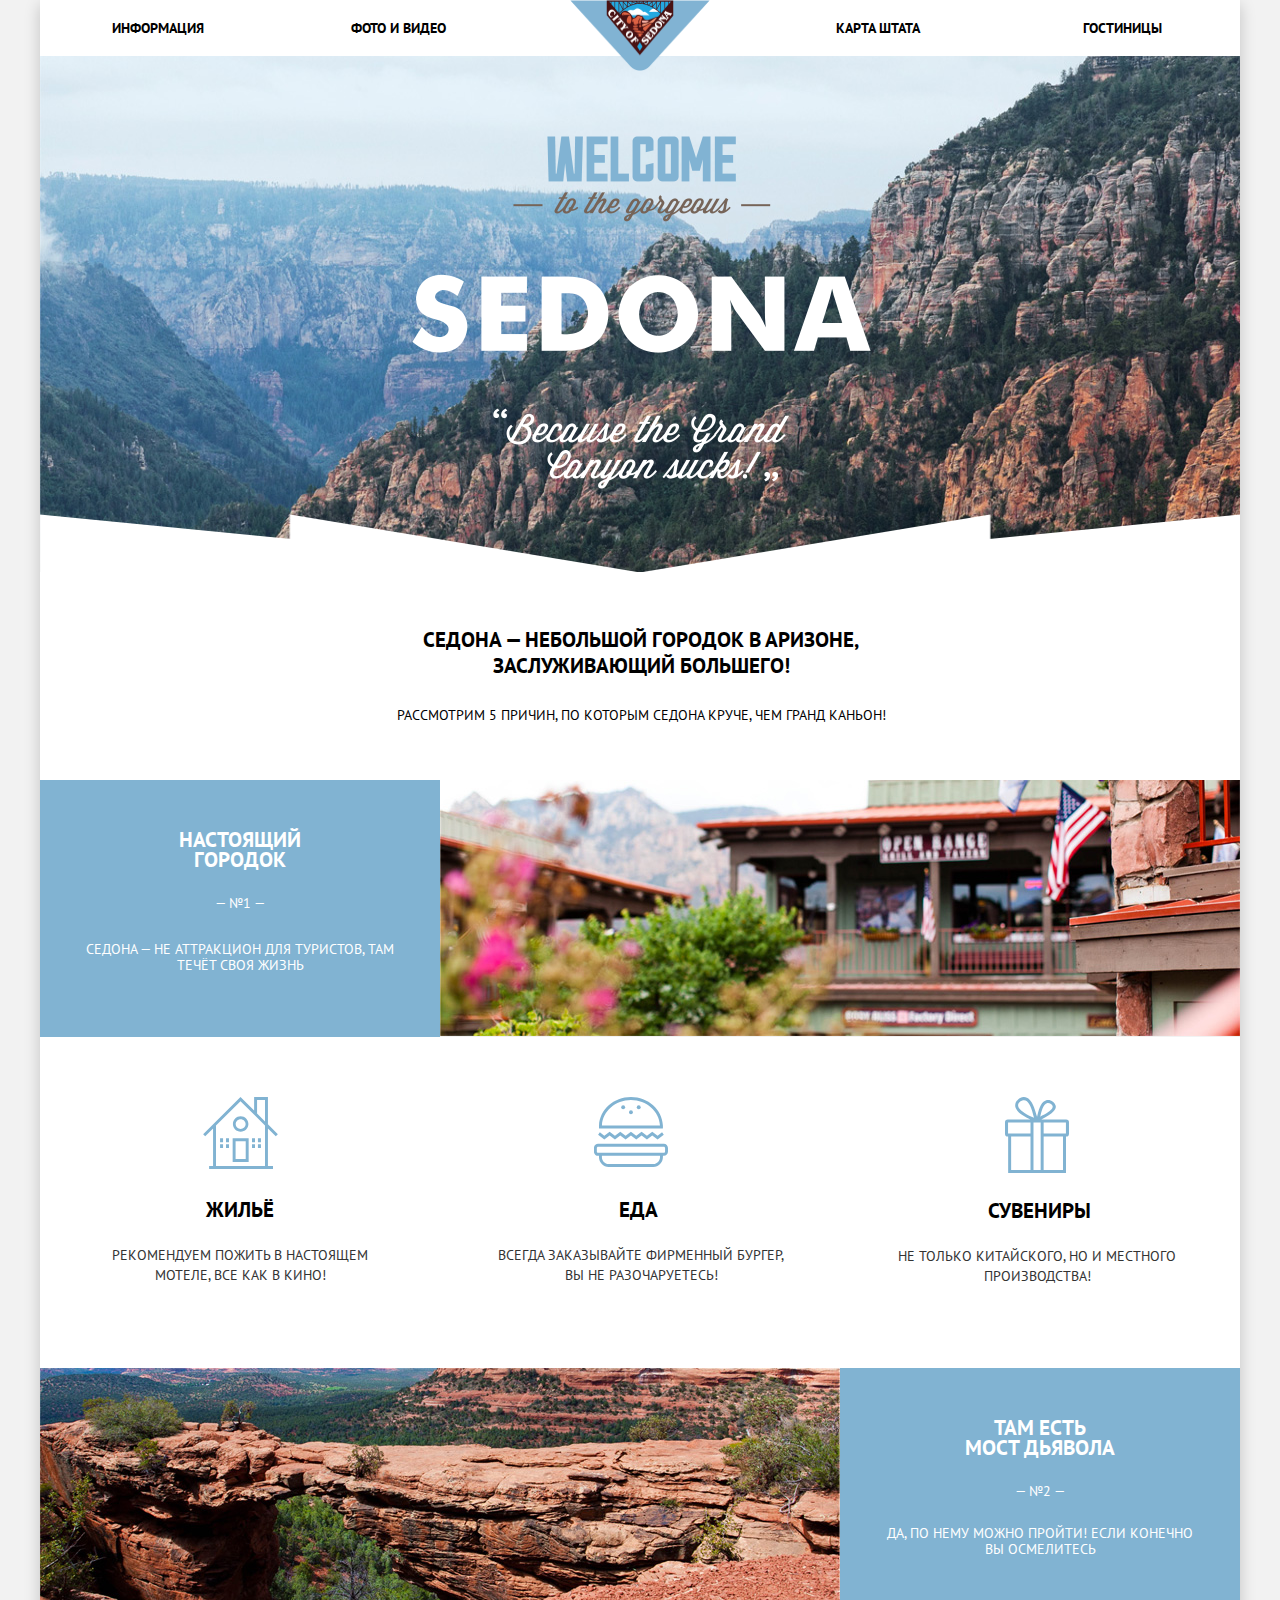
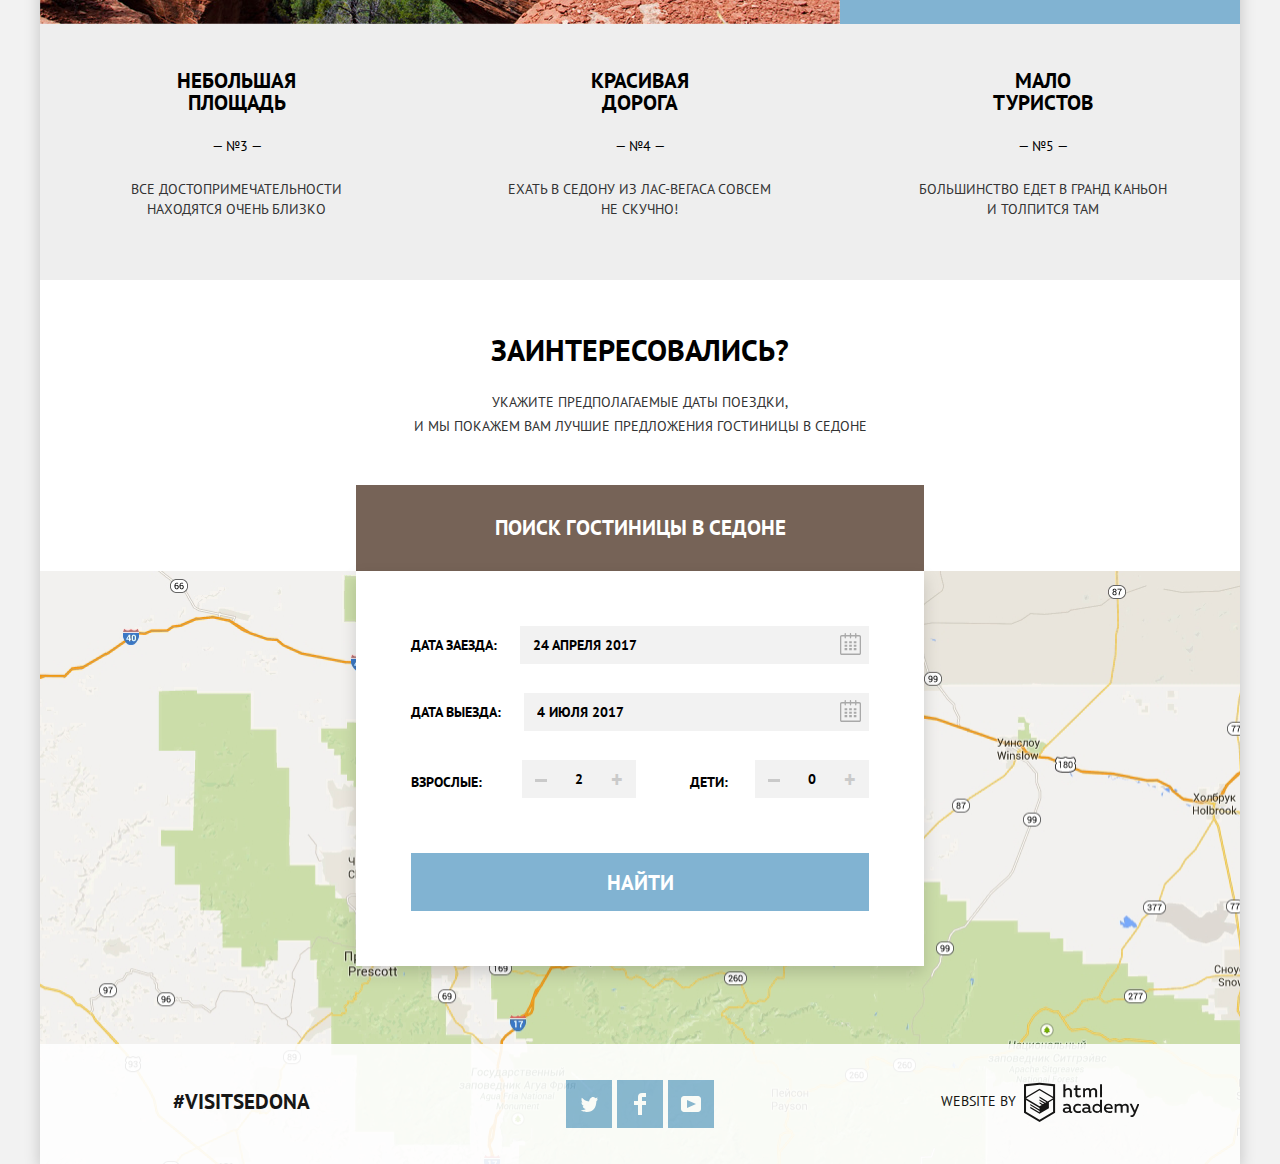
==== commit a0021260: "исправления" ====
--- a/index.html
+++ b/index.html
@@ -76,7 +76,7 @@
             <p>Там есть<br>
               мост дьявола</p>
             <p>— №2 —</p>
-            <p>Да, по нему можно пройти!Если конечно вы осмелитесь</p>
+            <p>Да, по нему можно пройти! Если конечно вы осмелитесь</p>
           </div>
         </div>
         <ul class="feature-list">
--- a/css/style-min.css
+++ b/css/style-min.css
@@ -1 +1 @@
-body{font-family:"PT Sans","Arial",sans-serif;background-color:#f2f2f2;font-size:14px;text-transform:uppercase;margin:0}.content-wrapper{width:1200px;position:relative;margin:auto;box-shadow:0 5px 15px 0 rgba(0,1,1,.2)}.visually-hidden{position:absolute;clip:rect(0 0 0 0);width:1px;height:1px;margin:-1px}.main-menu{font-size:14px;line-height:26px;color:#fff;font-weight:700;background-color:#fff;position:relative;padding:15px 0}.main-backgorund-photo{position:absolute;top:-80px}.site-navigation{padding:0;margin:0;display:flex}.main-menu li:nth-child(1),.main-menu li:nth-child(2){text-align:left}.main-menu li:nth-child(3),.main-menu li:nth-child(4){text-align:right}.main-menu li:first-child{margin-left:72px;margin-right:147px}.main-menu li:nth-child(2){margin-right:390px}.main-menu li:nth-child(3){margin-right:163px}.site-navigation a{color:#000;text-decoration:none}.site-navigation a:hover,.site-navigation a:focus{color:#81b3d2}.site-navigation a:active{color:rgba(0,0,0,.3)}.header-logo{position:absolute;top:0;left:0;right:0;margin:auto;width:140px;z-index:1}.welcome-photo{position:relative;margin-left:372px;margin-right:373px;margin-bottom:22px}.mask{margin-bottom:-1px;position:relative;left:-1px}.greetings{display:flex;flex-wrap:wrap;position:relative;flex-direction:column;justify-content:space-between}.greetings-text{background-color:#fff;text-align:center}.greetings-text p{margin-top:0;margin-bottom:0}.main-greeting{width:500px;margin:auto;font-weight:700;line-height:26px;font-size:21px;padding-top:55px}.second-greeting{padding-top:26px;padding-bottom:55px;line-height:20px}.feature{display:flex;justify-content:stretch;align-items:stretch;width:100%;overflow:hidden}.feature-text{background-color:#81b3d2;text-align:center;color:#fff;width:400px}.feature-text:first-of-type p:last-child{width:300px;margin:auto}.feature-text p:first-child{font-weight:700;font-size:21px;color:#fff;padding-top:50px;padding-bottom:25px;line-height:20px;width:200px;margin:auto}.feature-text p:last-child{padding-bottom:64px}.feature-text p:nth-child(2){padding-bottom:30px}.feature-text:nth-child(2) p:nth-child(2){padding-bottom:25px}.feature-text p{margin:0}.advices{list-style:none;background-color:#fff;display:flex;flex-wrap:wrap;width:100%;justify-content:space-between;margin-top:0;margin-bottom:0;padding-left:0;padding-top:60px;padding-bottom:82px;box-sizing:border-box}.advices-name{padding-top:28px;padding-bottom:25px}.advice{text-align:center;box-sizing:border-box}.advices li:first-of-type{padding-left:70px}.advices li:last-of-type{margin-right:58px}.advice p:first-of-type{font-size:21px;line-height:20px;color:#000;font-weight:700}.advice p:last-of-type{color:#333;line-height:20px}.advice p{margin:0}.advice:first-of-type p:last-of-type{width:260px}.advice:nth-of-type(2) p:last-child{width:290px;margin-left:20px}.advice:nth-of-type(2) .advices-name{margin-left:15px;margin-top:2px}.advice:nth-of-type(3) p:last-child{width:290px}.advice:nth-of-type(3) .advices-name{margin-right:-5px;margin-top:-3px}.feature-image{box-sizing:border-box}.feature-list{list-style:none;background-color:#eee;display:flex;flex-wrap:wrap;justify-content:space-around;margin-top:0;margin-bottom:0;padding-left:0;min-height:256px}.listed-feature{text-align:center;line-height:22px}.listed-feature p:first-child{width:130px;margin:auto;font-size:21px;color:#000;font-weight:700;padding-top:46px;padding-bottom:25px;margin-bottom:-4px}.listed-feature p:nth-child(2){margin-bottom:-3px}.listed-feature p:last-of-type{width:250px;color:#333;line-height:20px;padding-top:25px;padding-bottom:54px}.listed-feature:nth-of-type(2) p:last-of-type{width:270px}.listed-feature p{margin:0}.hotel-search{text-align:center;margin-left:auto;margin-right:auto;position:relative}.modal-window{text-align:center;margin-left:auto;margin-right:auto;background-color:#fff;box-shadow:0 7px 15px 0 rgba(0,1,1,.15);width:568px;position:absolute;left:0;right:0;top:100%}.container{display:flex;flex-wrap:wrap;width:100%;flex-direction:column;justify-content:space-between;background-color:#fff}.container p{margin:0;line-height:24px}.search-head{font-size:30px;font-weight:700;line-height:36px;color:#000;margin-top:0;margin-bottom:0;padding-top:52px;padding-bottom:22px}.hotel-search p{color:#333}.modal-button{font-size:21px;font-weight:700;line-height:26px;color:#fff;width:568px;height:86px;margin-left:auto;margin-right:auto;margin-top:47px;background-color:#766357;text-transform:uppercase;cursor:pointer;border:none}.modal-button:hover{background-color:#604e43}.modal-button:active{color:rgba(255,255,255,.3);background-color:#503e33}.condition-block label:first-of-type{font-weight:700;line-height:1.86;text-align:left;color:#000}.map{position:relative;z-index:-2;width:100%;display:flex;background-image:url(../img/map.png);background-repeat:no-repeat;background-size:1200px 593px}.iframe-map{z-index:-1;border:0;width:100%}.modal-window{box-sizing:border-box;display:flex;flex-wrap:wrap;width:568px;-webkit-transition:max-height 0.5s;-moz-transition:max-height 0.5s;-ms-transition:height 0.5s;transition:max-height 0.5s;max-height:1000px;overflow:hidden}.modal-window.closed{max-height:0}.modal-form{padding:55px;width:100%}.modal-button:active .modal-window{animation-name:slide;animation-duration:5s}.modal-container{display:flex;width:100%;flex-direction:column;flex-wrap:wrap}.check-in-block{display:flex;width:100%;flex-wrap:wrap;justify-content:space-around;margin-bottom:29px;align-items:center}.check-out-block{display:flex;width:100%;flex-wrap:wrap;margin-bottom:29px;align-items:center}.check-in-text{font-size:14px;font-weight:700;line-height:26px;text-align:left;color:#000;margin-right:20px}.condition-form-container{position:relative;display:flex;flex-grow:1}.condition-form-container:first-of-type{padding-left:3px}.condition-form{width:100%;font-size:14px;font-weight:700;line-height:26px;text-align:left;text-transform:uppercase;padding-left:13px;padding-top:6px;padding-bottom:6px;color:#000;box-sizing:border-box;background-color:#f2f2f2;border:none}.condition-form:hover{background-color:#ebebeb}.condition-form:focus{height:38px;border:solid 1px #e5e5e5;background-color:#fff;outline:transparent}.calendar-button{margin:0;padding:0;border:none}.calendar-1,.calendar-2{fill:#a9a9a9;position:absolute;top:7px;right:8px}.calendar-1:hover,.calendar-2:hover{fill:black}.calendar-1:focus,.calendar-2:focus{fill:black}.calendar-1:active,.calendar-2:active{fill:#81b3d2}.amount-of-block{display:flex;width:100%;align-items:center;flex-wrap:wrap;justify-content:space-between}.adult-form{display:flex;justify-content:space-around;align-items:center;flex-wrap:wrap}.kids-form{display:flex;justify-content:space-around;align-items:center;flex-wrap:wrap}.adult-form-text,.kids-form-text{font-size:14px;font-weight:700;line-height:26px;text-align:left;color:#000;margin-top:5px}.adult-form-text{margin-right:40px}.kids-form-text{margin-right:27px}.amount-change-1,.amount-change-2{border:none;position:relative}.plus{font-weight:600;font-size:22px;color:#cacaca}.amount-change-1:hover span{background-color:#000}.amount-change-1:active span{background-color:#81b3d2}.plus:hover{color:#000}.plus:active{color:#81b3d2}.condition-button{width:38px;height:38px;background-color:#f2f2f2}.condition-button:hover{background-color:#ebebeb;border:none}.condition-button:focus{background-color:#fff;outline:transparent}.minus{content:"";display:inline-block;width:12px;height:3px;background-color:#cacaca;vertical-align:middle}.people-number{font-size:14px;font-weight:700;text-align:center;color:#000;border:none;padding:0}.search-button{width:100%;height:58px;background-color:#81b3d2;font-size:21px;font-weight:700;text-transform:uppercase;line-height:25px;text-align:center;color:#fff;margin-top:55px;padding:0;outline:0;border:0;cursor:pointer;border:none}.search-button:hover{background-color:#669ec0}.search-button:focus{background-color:#669ec0}.search-button:active{background-color:#5496bd;color:rgba(255,255,255,.3)}.search-form{color:#fff;width:100%;background:#000 url(../img/filter-background.jpg) no-repeat 50% -295px}.checkbox-containter{display:flex}.search-checkbox{display:flex;flex-direction:column;justify-content:center;border:none;margin:0;margin-top:31px;flex-wrap:wrap}.search-checkbox:first-child{padding-left:72px;padding-right:105px}.checkbox-filter{display:flex;padding-bottom:27px;cursor:pointer;flex-wrap:wrap}.cost-block{display:flex;width:100%;flex-direction:column;align-items:flex-end;margin-right:0;overflow:hidden}.checkbox-head{font-size:16px;font-weight:700;line-height:16px;margin-bottom:23px}.cost-head{margin-bottom:13px;padding-left:5px}.cost-container{margin-right:74px;margin-top:31px}.checkbox-condition{line-height:18px;padding-left:42px;cursor:pointer}.checkbox-filter span{position:relative}.checkbox-field+span:before{content:"";position:absolute;width:27px;height:27px;background-image:url(../img/checkbox-off.svg);background-repeat:no-repeat;z-index:1;left:-2px;top:-3px}.checkbox-field:checked+span:after{content:"";position:absolute;width:27px;height:27px;background-image:url(../img/checkbox-on.svg);background-repeat:no-repeat;z-index:2;left:-2px;top:-3px}.checkbox-field:checked+span:before{display:none}.checkbox-field:disabled+span:before{content:"";position:absolute;width:27px;height:27px;background-image:url(../img/checkbox-off-dis.svg);background-repeat:no-repeat;z-index:1;left:-2px;top:-3px}.checkbox-field:checked:disabled+span:after{content:"";position:absolute;width:27px;height:27px;background-image:url(../img/checkbox-on-dis.svg);background-repeat:no-repeat;z-index:2;left:-2px;top:-3px}.checkbox-field:focus+span{opacity:1}.cost{border:solid 2px #fff;border-radius:2px;width:314px;text-align:center;color:#fff;margin-top:13px;padding-top:6px;padding-bottom:6px;position:relative;display:flex;justify-content:stretch;flex-wrap:wrap;margin-bottom:20px}.starting-cost-name{padding-left:68px;padding-right:85px}.starting-cost,.ending-cost{position:relative;color:white;background:none;border:none;width:40px;margin:0;cursor:pointer}.cost:after{content:"";width:2px;height:20px;background-color:#fff;position:absolute;right:154px}.double-slider{position:relative;margin-bottom:32px}.slider-scale{height:2px;background:rgba(255,255,255,.3)}.slider-bar{width:265px;height:2px;background-color:#fff}.slider-range{position:absolute;top:-9px;width:22px;height:20px;background:url(../img/slider-button-1.png) no-repeat;cursor:pointer}.slider-range:hover{height:22px;background-image:url(../img/slider-button-2.png)}.min-range{left:0}.max-range{left:255px}.show-button{text-transform:uppercase;width:133px;line-height:18px;border:solid 2px #fff;border-radius:2px;background-color:transparent;color:#fff;margin-right:170px;padding-top:5px;padding-bottom:5px;cursor:pointer}.show-button:hover{border:solid 2px #fff;background-color:#fff;color:#000}.sorting-container{background-color:#fff;display:flex;width:100%;align-items:center;padding-left:72px;padding-top:32px;padding-bottom:32px;box-sizing:border-box}.search-result{font-size:21px;font-weight:700;line-height:24px;color:#000}.sorting{font-size:12px;line-height:18px;color:#000;margin-left:49px;margin-right:40px}.sorting-type{list-style:none;padding:0;margin:0;display:flex;flex-wrap:wrap}.sorting-link{opacity:.3;font-size:12px;line-height:18px;color:rgba(0,0,0,.3);text-decoration:none;margin-right:33px;border-bottom:1px dotted #81b3d2}.sorting-link:hover{color:#81b3d2;opacity:1;border-bottom:1px dotted #81b3d2}.sorting-link:active{color:black;text-decoration:none;opacity:1;border-bottom:none}.price-sorting{opacity:1;color:#81b3d2;text-decoration:none;border-bottom:none}.arrow-container{margin-left:460px}.arrow-button{background-color:#fff;outline:0;border:0;cursor:pointer}.arrow-down{fill:#81b3d2}.arrow-up{fill:#cacaca}.arrow-down:hover,.arrow-up:hover{fill:black}.arrow-down:active,.arrow-up:active{fill:#81b3d2}.arrow-down:focus,.arrow-up:focus{fill:black}.hotel-section{background-color:#fff}.hotel-list{list-style:none;margin:0;padding:0}.hotel-container{display:flex;padding:30px 72px;border-bottom:1px solid rgba(0,0,0,.1);flex-wrap:wrap}.hotel-container:first-of-type{border-top:1px solid rgba(0,0,0,.1)}.hotel-image{padding-right:30px}.hotel-information{font-size:14px;line-height:18px;color:#333;display:inline-block;margin-bottom:15px;vertical-align:middle}.hotel-name{font-size:21px;font-weight:700;line-height:18px;color:#000;margin-bottom:17px;text-decoration:none}.hotel-name:hover{color:#81b3d2}.hotel-name:active{color:rgba(0,0,0,.3)}.detail-button{display:inline-block;vertical-align:middle;text-align:center;width:110px;margin-right:3px;padding-top:5px;padding-bottom:5px;cursor:pointer;font-size:14px;line-height:17px;font-weight:700;color:#fff;text-transform:uppercase;text-decoration:none;background-color:#81b3d2;outline:0;border:0;border-color:none}.hotel-wrapper{flex-grow:1}.detail-button:hover{background-color:#669ec0}.detail-button:active{background-color:#5496bd;color:rgba(255,255,255,.3)}.detail-button:focus{background-color:#669ec0}.reservation-button{display:inline-block;vertical-align:middle;text-align:center;width:142px;line-height:17px;background-color:#766357;font-weight:700;color:#fff;text-transform:uppercase;text-decoration:none;outline:0;border:0;padding-top:5px;padding-bottom:5px;cursor:pointer}.reservation-button:hover{background-color:#604e43}.reservation-button:active{background-color:#503e33;color:rgba(255,255,255,.3)}.reservation-button:focus{background-color:#604e43}.hotel-raiting{display:flex;flex-direction:column;justify-content:space-between;align-items:flex-end;flex-wrap:wrap;margin-top:-4px;margin-bottom:3px;margin-right:-1px}.stars{margin-right:5px}.rating{width:110px;background-color:#f2f2f2;padding-top:5px;padding-bottom:5px;font-size:14px;line-height:18px;text-align:center;color:#666}.footer{position:relative;z-index:1;width:100%;opacity:.9;background-color:#fff;display:flex;justify-content:space-between;align-items:center}.footer-index{margin-top:-120px}.footer-social{display:flex;flex-wrap:wrap;justify-content:center;text-align:center;list-style:none;margin:0;padding-top:36px;padding-bottom:36px;margin-left:29px;padding-left:0}.social-button{width:46px;height:48px;background-color:#81b3d2;vertical-align:middle;margin-right:5px;cursor:pointer}.social-button:last-child{margin-right:0}.social-link{display:flex;flex-wrap:wrap;height:100%;align-items:center;justify-content:center}.social-button:hover,.social-button:focus{background-color:#669ec0}.social-button:active{background-color:#5496bd}.social-link:active{opacity:.3}.footer-tag{display:flex;justify-content:center;align-items:center;margin-left:133px;padding-bottom:5px}.footer-tag p{font-size:21px;font-weight:700;line-height:24px;text-align:center;color:#000;margin:0}.footer-copyrights{display:flex;flex-wrap:wrap;align-items:center;justify-content:center;align-items:center;margin-bottom:6px;margin-right:101px}.copyrights-link{margin-top:5px;text-decoration:none}.html-logo{fill:#000}.html-logo:hover{fill:#81b3d2}.html-logo:active{fill:#bdbbbc}.footer-copyrights p{line-height:26px;color:#000;padding-right:8px;margin:0}.welcome-wrapper{position:relative;padding-top:80px;overflow:hidden;background-image:url(../img/background-photo.jpg);background-position:center -80px;background-repeat:no-repeat;background-size:1200px 773px}.head-name{margin-top:-3px;margin-left:2px;margin-bottom:8px}.hotel-cost{display:inline-block;vertical-align:middle;margin-bottom:15px;margin-left:35px;color:#333}.hotel-container:nth-child(2) .hotel-cost{margin-left:60px}.hotel-container:nth-child(3) .hotel-cost{margin-left:18px}li .catalog-active{color:#766357}+body{font-family:"PT Sans","Arial",sans-serif;background-color:#f2f2f2;font-size:14px;text-transform:uppercase;margin:0}.content-wrapper{width:1200px;position:relative;margin:auto;box-shadow:0 5px 15px 0 rgba(0,1,1,.2)}.visually-hidden{position:absolute;clip:rect(0 0 0 0);width:1px;height:1px;margin:-1px}.main-menu{font-size:14px;line-height:26px;color:#fff;font-weight:700;background-color:#fff;position:relative;padding:15px 0}.main-backgorund-photo{position:absolute;top:-80px}.site-navigation{padding:0;margin:0;display:flex}.main-menu li:nth-child(1),.main-menu li:nth-child(2){text-align:left}.main-menu li:nth-child(3),.main-menu li:nth-child(4){text-align:right}.main-menu li:first-child{margin-left:72px;margin-right:147px}.main-menu li:nth-child(2){margin-right:390px}.main-menu li:nth-child(3){margin-right:163px}.site-navigation a{color:#000;text-decoration:none}.site-navigation a:hover,.site-navigation a:focus{color:#81b3d2}.site-navigation a:active{color:rgba(0,0,0,.3)}.header-logo{position:absolute;top:0;left:0;right:0;margin:auto;width:140px;z-index:1}.welcome-photo{position:relative;margin-left:372px;margin-right:373px;margin-bottom:22px}.mask{margin-bottom:-1px;position:relative;left:-1px}.greetings{display:flex;flex-wrap:wrap;position:relative;flex-direction:column;justify-content:space-between}.greetings-text{background-color:#fff;text-align:center}.greetings-text p{margin-top:0;margin-bottom:0}.main-greeting{width:500px;margin:auto;font-weight:700;line-height:26px;font-size:21px;padding-top:55px}.second-greeting{padding-top:26px;padding-bottom:55px;line-height:20px}.feature{display:flex;justify-content:stretch;align-items:stretch;width:100%;overflow:hidden}.feature-text{background-color:#81b3d2;text-align:center;color:#fff;width:400px}.feature-text:first-of-type p:last-child{width:310px;margin:auto}.feature-text p:first-child{font-weight:700;font-size:21px;color:#fff;padding-top:50px;padding-bottom:25px;line-height:20px;width:200px;margin:auto}.feature-text p:last-child{padding-bottom:64px}.feature-text p:nth-child(2){padding-bottom:30px}.feature-text:nth-child(2) p:nth-child(2){padding-bottom:25px}.feature-text p{margin:0}.advices{list-style:none;background-color:#fff;display:flex;flex-wrap:wrap;width:100%;justify-content:space-between;margin-top:0;margin-bottom:0;padding-left:0;padding-top:60px;padding-bottom:82px;box-sizing:border-box}.advices-name{padding-top:28px;padding-bottom:25px}.advice{text-align:center;box-sizing:border-box}.advices li:first-of-type{padding-left:70px}.advices li:last-of-type{margin-right:58px}.advice p:first-of-type{font-size:21px;line-height:20px;color:#000;font-weight:700}.advice p:last-of-type{color:#333;line-height:20px}.advice p{margin:0}.advice:first-of-type p:last-of-type{width:260px}.advice:nth-of-type(2) p:last-child{width:290px;margin-left:20px}.advice:nth-of-type(2) .advices-name{margin-left:15px;margin-top:2px}.advice:nth-of-type(3) p:last-child{width:290px}.advice:nth-of-type(3) .advices-name{margin-right:-5px;margin-top:-3px}.feature-image{box-sizing:border-box}.feature-list{list-style:none;background-color:#eee;display:flex;flex-wrap:wrap;justify-content:space-around;margin-top:0;margin-bottom:0;padding-left:0;min-height:256px}.listed-feature{text-align:center;line-height:22px}.listed-feature p:first-child{width:130px;margin:auto;font-size:21px;color:#000;font-weight:700;padding-top:46px;padding-bottom:25px;margin-bottom:-4px}.listed-feature p:nth-child(2){margin-bottom:-3px}.listed-feature p:last-of-type{width:250px;color:#333;line-height:20px;padding-top:25px;padding-bottom:54px}.listed-feature:nth-of-type(2) p:last-of-type{width:270px}.listed-feature p{margin:0}.hotel-search{text-align:center;margin-left:auto;margin-right:auto;position:relative}.modal-window{text-align:center;margin-left:auto;margin-right:auto;background-color:#fff;box-shadow:0 7px 15px 0 rgba(0,1,1,.15);width:568px;position:absolute;left:0;right:0;top:100%}.container{display:flex;flex-wrap:wrap;width:100%;flex-direction:column;justify-content:space-between;background-color:#fff}.container p{margin:0;line-height:24px}.search-head{font-size:30px;font-weight:700;line-height:36px;color:#000;margin-top:0;margin-bottom:0;padding-top:52px;padding-bottom:22px}.hotel-search p{color:#333}.modal-button{font-size:21px;font-weight:700;line-height:26px;color:#fff;width:568px;height:86px;margin-left:auto;margin-right:auto;margin-top:47px;background-color:#766357;text-transform:uppercase;cursor:pointer;border:none}.modal-button:hover{background-color:#604e43}.modal-button:active{color:rgba(255,255,255,.3);background-color:#503e33}.condition-block label:first-of-type{font-weight:700;line-height:1.86;text-align:left;color:#000}.map{position:relative;width:100%;display:flex;background-image:url(../img/map.png);background-repeat:no-repeat;background-size:1200px 593px}.iframe-map{border:0;width:100%}.modal-window{box-sizing:border-box;display:flex;z-index:1;flex-wrap:wrap;width:568px;-webkit-transition:max-height 0.5s;-moz-transition:max-height 0.5s;-ms-transition:height 0.5s;transition:max-height 0.5s;max-height:1000px;overflow:hidden}.modal-window.closed{max-height:0}.modal-form{padding:55px;width:100%}.modal-button:active .modal-window{animation-name:slide;animation-duration:5s}.modal-container{display:flex;width:100%;flex-direction:column;flex-wrap:wrap}.check-in-block{display:flex;width:100%;flex-wrap:wrap;justify-content:space-around;margin-bottom:29px;align-items:center}.check-out-block{display:flex;width:100%;flex-wrap:wrap;margin-bottom:29px;align-items:center}.check-in-text{font-size:14px;font-weight:700;line-height:26px;text-align:left;color:#000;margin-right:20px}.condition-form-container{position:relative;display:flex;flex-grow:1}.condition-form-container:first-of-type{padding-left:3px}.condition-form{width:100%;height:38px;font-size:14px;font-weight:700;line-height:26px;text-align:left;text-transform:uppercase;padding-left:13px;color:#000;box-sizing:border-box;background-color:#f2f2f2;border:none}.condition-form:hover{background-color:#ebebeb}.condition-form:focus{height:38px;border:solid 1px #e5e5e5;background-color:#fff;outline:transparent}.calendar-button{margin:0;padding:0;border:none}.calendar-1,.calendar-2{fill:#a9a9a9;position:absolute;top:7px;right:8px}.calendar-1:hover,.calendar-2:hover{fill:black}.calendar-1:focus,.calendar-2:focus{fill:black}.calendar-1:active,.calendar-2:active{fill:#81b3d2}.amount-of-block{display:flex;width:100%;align-items:center;flex-wrap:wrap;justify-content:space-between}.adult-form{display:flex;justify-content:space-around;align-items:center;flex-wrap:wrap}.kids-form{display:flex;justify-content:space-around;align-items:center;flex-wrap:wrap}.adult-form-text,.kids-form-text{font-size:14px;font-weight:700;line-height:26px;text-align:left;color:#000;margin-top:5px}.adult-form-text{margin-right:40px}.kids-form-text{margin-right:27px}.amount-change-1,.amount-change-2{border:none;position:relative}.plus{font-weight:600;font-size:22px;color:#cacaca}.amount-change-1:hover span{background-color:#000}.amount-change-1:active span{background-color:#81b3d2}.plus:hover{color:#000}.plus:active{color:#81b3d2}.condition-button{width:38px;height:38px;background-color:#f2f2f2}.condition-button:hover{background-color:#ebebeb;border:none}.condition-button:focus{background-color:#fff;outline:transparent}.minus{content:"";display:inline-block;width:12px;height:3px;background-color:#cacaca;vertical-align:middle}.people-number{font-size:14px;font-weight:700;text-align:center;color:#000;border:none;padding:0}.search-button{width:100%;height:58px;background-color:#81b3d2;font-size:21px;font-weight:700;text-transform:uppercase;line-height:25px;text-align:center;color:#fff;margin-top:55px;padding:0;outline:0;border:0;cursor:pointer;border:none}.search-button:hover{background-color:#669ec0}.search-button:focus{background-color:#669ec0}.search-button:active{background-color:#5496bd;color:rgba(255,255,255,.3)}.search-form{color:#fff;width:100%;background:#000 url(../img/filter-background.jpg) no-repeat 50% -295px}.checkbox-containter{display:flex}.search-checkbox{display:flex;flex-direction:column;justify-content:center;border:none;margin:0;margin-top:31px;flex-wrap:wrap}.search-checkbox:first-child{padding-left:72px;padding-right:105px}.checkbox-filter{display:flex;padding-bottom:27px;cursor:pointer;flex-wrap:wrap}.cost-block{display:flex;width:100%;flex-direction:column;align-items:flex-end;margin-right:0;overflow:hidden}.checkbox-head{font-size:16px;font-weight:700;line-height:16px;margin-bottom:23px}.cost-head{margin-bottom:13px;padding-left:5px}.cost-container{margin-right:74px;margin-top:31px}.checkbox-condition{line-height:18px;padding-left:42px;cursor:pointer}.checkbox-filter span{position:relative}.checkbox-field+span:before{content:"";position:absolute;width:27px;height:27px;background-image:url(../img/checkbox-off.svg);background-repeat:no-repeat;z-index:1;left:-2px;top:-3px}.checkbox-field:checked+span:after{content:"";position:absolute;width:27px;height:27px;background-image:url(../img/checkbox-on.svg);background-repeat:no-repeat;z-index:2;left:-2px;top:-3px}.checkbox-field:checked+span:before{display:none}.checkbox-field:disabled+span:before{content:"";position:absolute;width:27px;height:27px;background-image:url(../img/checkbox-off-dis.svg);background-repeat:no-repeat;z-index:1;left:-2px;top:-3px}.checkbox-field:checked:disabled+span:after{content:"";position:absolute;width:27px;height:27px;background-image:url(../img/checkbox-on-dis.svg);background-repeat:no-repeat;z-index:2;left:-2px;top:-3px}.checkbox-field:focus+span{opacity:1}.cost{border:solid 2px #fff;border-radius:2px;width:314px;text-align:center;color:#fff;margin-top:13px;padding-top:6px;padding-bottom:6px;position:relative;display:flex;justify-content:stretch;flex-wrap:wrap;margin-bottom:20px}.starting-cost-name{padding-left:68px;padding-right:85px}.starting-cost,.ending-cost{position:relative;color:white;background:none;border:none;width:40px;margin:0;cursor:pointer}.cost:after{content:"";width:2px;height:20px;background-color:#fff;position:absolute;right:154px}.double-slider{position:relative;margin-bottom:32px}.slider-scale{height:2px;background:rgba(255,255,255,.3)}.slider-bar{width:265px;height:2px;background-color:#fff}.slider-range{position:absolute;top:-9px;width:22px;height:20px;background:url(../img/slider-button-1.png) no-repeat;cursor:pointer}.slider-range:hover{height:22px;background-image:url(../img/slider-button-2.png)}.min-range{left:0}.max-range{left:255px}.show-button{text-transform:uppercase;width:133px;line-height:18px;border:solid 2px #fff;border-radius:2px;background-color:transparent;color:#fff;margin-right:170px;padding-top:5px;padding-bottom:5px;cursor:pointer}.show-button:hover{border:solid 2px #fff;background-color:#fff;color:#000}.sorting-container{background-color:#fff;display:flex;width:100%;align-items:center;padding-left:72px;padding-top:32px;padding-bottom:32px;box-sizing:border-box}.search-result{font-size:21px;font-weight:700;line-height:24px;color:#000}.sorting{font-size:12px;line-height:18px;color:#000;margin-left:49px;margin-right:40px}.sorting-type{list-style:none;padding:0;margin:0;display:flex;flex-wrap:wrap}.sorting-link{opacity:.3;font-size:12px;line-height:18px;color:rgba(0,0,0,.3);text-decoration:none;margin-right:33px;border-bottom:1px dotted #81b3d2}.sorting-link:hover{color:#81b3d2;opacity:1;border-bottom:1px dotted #81b3d2}.sorting-link:active{color:black;text-decoration:none;opacity:1;border-bottom:none}.price-sorting{opacity:1;color:#81b3d2;text-decoration:none;border-bottom:none}.arrow-container{margin-left:460px}.arrow-button{background-color:#fff;outline:0;border:0;cursor:pointer}.arrow-down{fill:#81b3d2}.arrow-up{fill:#cacaca}.arrow-down:hover,.arrow-up:hover{fill:black}.arrow-down:active,.arrow-up:active{fill:#81b3d2}.arrow-down:focus,.arrow-up:focus{fill:black}.hotel-section{background-color:#fff}.hotel-list{list-style:none;margin:0;padding:0}.hotel-container{display:flex;padding:30px 72px;border-bottom:1px solid rgba(0,0,0,.1);flex-wrap:wrap}.hotel-container:first-of-type{border-top:1px solid rgba(0,0,0,.1)}.hotel-image{padding-right:30px}.hotel-information{font-size:14px;line-height:18px;color:#333;display:inline-block;margin-bottom:15px;vertical-align:middle}.hotel-name{font-size:21px;font-weight:700;line-height:18px;color:#000;margin-bottom:17px;text-decoration:none}.hotel-name:hover{color:#81b3d2}.hotel-name:active{color:rgba(0,0,0,.3)}.detail-button{display:inline-block;vertical-align:middle;text-align:center;width:110px;margin-right:3px;padding-top:5px;padding-bottom:5px;cursor:pointer;font-size:14px;line-height:17px;font-weight:700;color:#fff;text-transform:uppercase;text-decoration:none;background-color:#81b3d2;outline:0;border:0;border-color:none}.hotel-wrapper{flex-grow:1}.detail-button:hover{background-color:#669ec0}.detail-button:active{background-color:#5496bd;color:rgba(255,255,255,.3)}.detail-button:focus{background-color:#669ec0}.reservation-button{display:inline-block;vertical-align:middle;text-align:center;width:142px;line-height:17px;background-color:#766357;font-weight:700;color:#fff;text-transform:uppercase;text-decoration:none;outline:0;border:0;padding-top:5px;padding-bottom:5px;cursor:pointer}.reservation-button:hover{background-color:#604e43}.reservation-button:active{background-color:#503e33;color:rgba(255,255,255,.3)}.reservation-button:focus{background-color:#604e43}.hotel-raiting{display:flex;flex-direction:column;justify-content:space-between;align-items:flex-end;flex-wrap:wrap;margin-top:-4px;margin-bottom:3px;margin-right:-1px}.stars{margin-right:5px}.rating{width:110px;background-color:#f2f2f2;padding-top:5px;padding-bottom:5px;font-size:14px;line-height:18px;text-align:center;color:#666}.footer{position:relative;z-index:1;width:100%;opacity:.9;background-color:#fff;display:flex;justify-content:space-between;align-items:center}.footer-index{margin-top:-120px}.footer-social{display:flex;flex-wrap:wrap;justify-content:center;text-align:center;list-style:none;margin:0;padding-top:36px;padding-bottom:36px;margin-left:29px;padding-left:0}.social-button{width:46px;height:48px;background-color:#81b3d2;vertical-align:middle;margin-right:5px;cursor:pointer}.social-button:last-child{margin-right:0}.social-link{display:flex;flex-wrap:wrap;height:100%;align-items:center;justify-content:center}.social-button:hover,.social-button:focus{background-color:#669ec0}.social-button:active{background-color:#5496bd}.social-link:active{opacity:.3}.footer-tag{display:flex;justify-content:center;align-items:center;margin-left:133px;padding-bottom:5px}.footer-tag p{font-size:21px;font-weight:700;line-height:24px;text-align:center;color:#000;margin:0}.footer-copyrights{display:flex;flex-wrap:wrap;align-items:center;justify-content:center;align-items:center;margin-bottom:6px;margin-right:101px}.copyrights-link{margin-top:5px;text-decoration:none}.html-logo{fill:#000}.html-logo:hover{fill:#81b3d2}.html-logo:active{fill:#bdbbbc}.footer-copyrights p{line-height:26px;color:#000;padding-right:8px;margin:0}.welcome-wrapper{position:relative;padding-top:80px;overflow:hidden;background-image:url(../img/background-photo.jpg);background-position:center -80px;background-repeat:no-repeat;background-size:1200px 773px}.head-name{margin-top:-3px;margin-left:2px;margin-bottom:8px}.hotel-cost{display:inline-block;vertical-align:middle;margin-bottom:15px;margin-left:35px;color:#333}.hotel-container:nth-child(2) .hotel-cost{margin-left:60px}.hotel-container:nth-child(3) .hotel-cost{margin-left:18px}li .catalog-active{color:#766357}